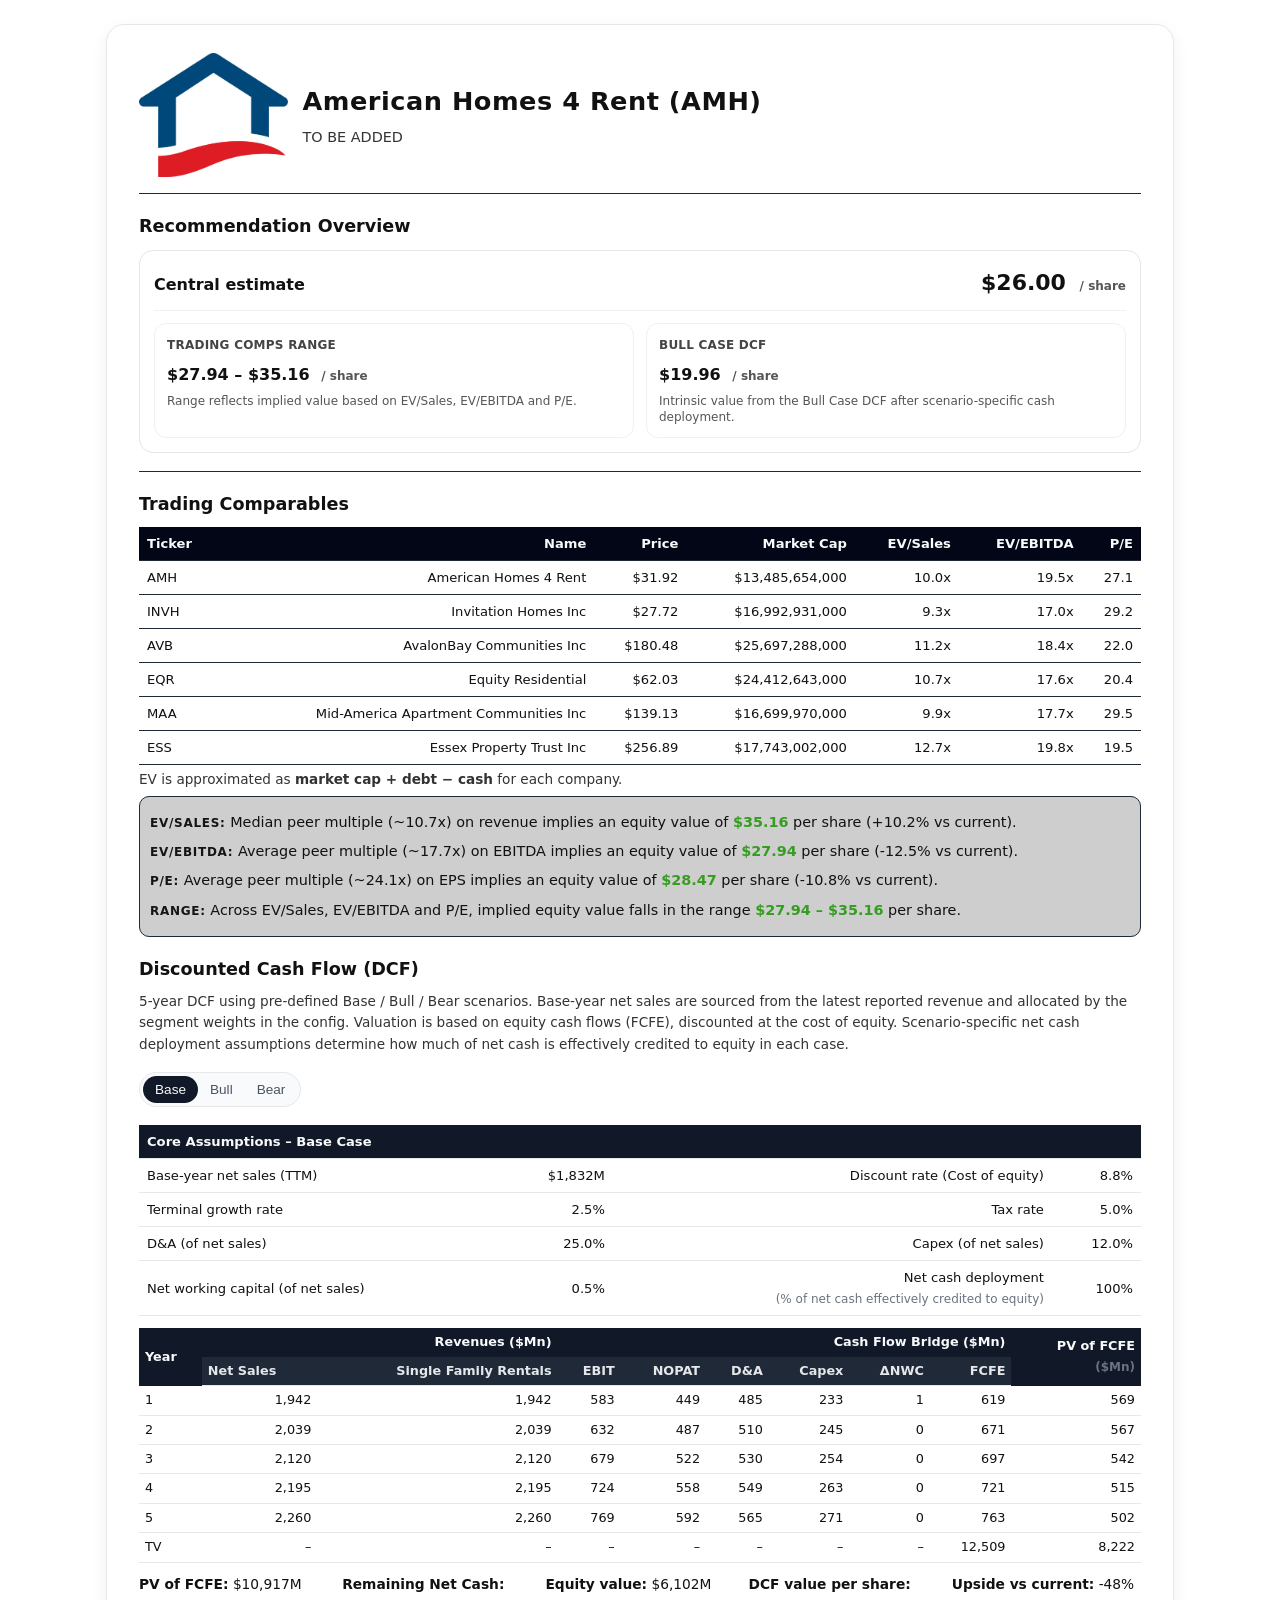
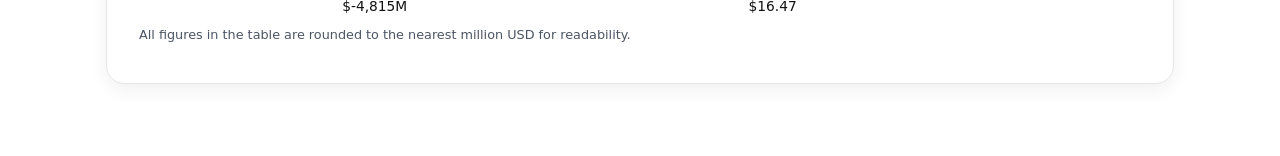
==== theses/amh.html @ eedc683f "Add files via upload" ====
<!DOCTYPE html>
<html lang="en">

<head>
  <meta charset="UTF-8" />
  <title>American Homes 4 Rent (AMH) – Equity Research Note</title>
  <meta name="viewport" content="width=device-width, initial-scale=1" />
  <link rel="stylesheet" href="../theses/thesis.css" />
</head>

<body>
  <main class="page">
    <section class="card">
      <header class="company-header">
        <div class="title-row">
          <div class="brand">
            <img class="company-logo" src="../images/amh-logo.png" alt="AMH logo" loading="eager"
              decoding="async" />
            <div class="brand-text">
              <h1>American Homes 4 Rent (AMH)</h1>
                <div class="tagline">
                    TO BE ADDED
              </div>
            </div>
          </div>
        </div>
      </header>

      <section class="valuation-overview" style="margin-top: 12px;">
        <h2>Recommendation Overview</h2>

        <div class="rec-box">
          <div class="rec-box__top">
            <div class="rec-box__label">Central estimate</div>
            <div class="rec-box__value">
              <span id="val-blend">–</span>
              <span class="per-share">/ share</span>
            </div>
          </div>

          <div class="rec-box__grid">
            <div class="rec-box__item">
              <div class="rec-box__kicker">Trading comps range</div>
              <div class="rec-box__number">
                <span id="val-comp-range">–</span>
                <span class="per-share">/ share</span>
              </div>
              <div class="rec-box__note">
                Range reflects implied value based on EV/Sales, EV/EBITDA and P/E.
              </div>
            </div>

            <div class="rec-box__item">
              <div class="rec-box__kicker">Bull Case DCF</div>
              <div class="rec-box__number">
                <span id="val-dcf">–</span>
                <span class="per-share">/ share</span>
              </div>
              <div class="rec-box__note">
                Intrinsic value from the Bull Case DCF after scenario-specific cash deployment.
              </div>
            </div>
          </div>
        </div>
      </section>

      <!-- Narrative sections (profile, thesis, etc.) -->

      <div class="section-divider"></div>

      <!-- Trading comps -->
      <section style="margin-top: 14px;">
        <h2>Trading Comparables</h2>

        <table id="comps-table">
          <thead>
            <tr>
              <th>Ticker</th>
              <th>Name</th>
              <th>Price</th>
              <th>Market Cap</th>
              <th>EV/Sales</th>
              <th>EV/EBITDA</th>
              <th>P/E</th>
            </tr>
          </thead>
          <tbody>
            <!-- Filled by JS -->
          </tbody>
        </table>

        <p class="section-note">
          EV is approximated as <strong>market cap + debt − cash</strong> for each company.
        </p>

        <div id="implied-valuation" class="metric-block">
          <!-- Filled by JS: EV/Sales, EV/EBITDA, P/E implied prices & range -->
        </div>
      </section>

      <!-- DCF -->
      <section id="dcf" class="dcf-section">
        <h2>Discounted Cash Flow (DCF)</h2>
        <p class="section-note">
          5-year DCF using pre-defined Base / Bull / Bear scenarios. Base-year net sales
          are sourced from the latest reported revenue and allocated by the segment weights in the config.
          Valuation is based on equity cash flows (FCFE), discounted at the cost of equity.
          Scenario-specific net cash deployment assumptions determine how much of net cash
          is effectively credited to equity in each case.
        </p>


        <!-- Case tabs -->
        <div class="dcf-case-tabs" aria-label="DCF cases">
          <button type="button" class="dcf-case-tab active" data-dcf-case="base">Base</button>
          <button type="button" class="dcf-case-tab" data-dcf-case="bull">Bull</button>
          <button type="button" class="dcf-case-tab" data-dcf-case="bear">Bear</button>
        </div>

        <!-- Core assumptions (full width) -->
        <div class="dcf-core-assumptions">
          <table class="dcf-table">
            <thead>
              <tr>
                <th colspan="4">
                  Core Assumptions – <span id="dcf-case-label">Base</span> Case
                </th>
              </tr>
            </thead>
            <tbody>
              <tr>
                <td>Base-year net sales (TTM)</td>
                <td id="dcf-base-sales"></td>
                <td>Discount rate (Cost of equity)</td>
                <td id="dcf-assump-discount"></td>
              </tr>
              <tr>
                <td>Terminal growth rate</td>
                <td id="dcf-assump-tv"></td>
                <td>Tax rate</td>
                <td id="dcf-assump-tax"></td>
              </tr>
              <tr>
                <td>D&amp;A (of net sales)</td>
                <td id="dcf-assump-da"></td>
                <td>Capex (of net sales)</td>
                <td id="dcf-assump-capex"></td>
              </tr>
              <tr>
                <td>Net working capital (of net sales)</td>
                <td id="dcf-assump-nwc"></td>
                <td>Net cash deployment<br><span class="dcf-sub">(% of net cash effectively credited to equity)</span>
                </td>
                <td id="dcf-assump-netcash"></td>
              </tr>
            </tbody>

          </table>
        </div>

        <!-- DCF output (wide, more detailed) -->
        <div class="dcf-output-wide">
          <table class="dcf-results-table-wide">
            <thead id="dcf-results-head"></thead>
            <tbody id="dcf-results-rows">
              <!-- filled by JS -->
            </tbody>
          </table>

          <div class="dcf-summary">
            <div><strong>PV of FCFE:</strong> <span id="dcf-ev"></span></div>
            <div><strong>Remaining Net Cash:</strong> <span id="dcf-netcash"></span></div>
            <div><strong>Equity value:</strong> <span id="dcf-equity"></span></div>
            <div><strong>DCF value per share:</strong> <span id="dcf-price"></span></div>
            <div><strong>Upside vs current:</strong> <span id="dcf-upside"></span></div>
          </div>
        </div>

        <p class="dcf-note">
          All figures in the table are rounded to the nearest million USD for readability.
        </p>

      </section>
    </section>
  </main>



  <script>
    // ✅ Only thing you ever change in the HTML file
    const DEFAULT_TICKER = "AMH";

    // Optional: override via URL like: gme.html?t=BBW  (no code edits needed)
    const PAGE_TICKER =
      (new URLSearchParams(location.search).get("t") || DEFAULT_TICKER).toUpperCase();

    // Make available everywhere
    window.PAGE_TICKER = PAGE_TICKER;

    // Optional: auto-update title/header from fundamentals.json if available
    async function hydrateCompanyHeader() {
      try {
        const fAll = await loadJson("../fundamentals.json");
        const f = fAll?.[PAGE_TICKER] || fAll?.[PAGE_TICKER.toUpperCase()] || {};
        const name = f?.name || f?.companyName || f?.Name || null;
        const exchange = f?.exchange || f?.Exchange || "NYSE";

        const title = name ? `${name} (${PAGE_TICKER})` : PAGE_TICKER;

        const h1 = document.getElementById("company-name");
        if (h1) h1.textContent = title;

        const pill = document.getElementById("company-exchange-ticker");
        if (pill) pill.textContent = `${exchange}: ${PAGE_TICKER}`;

        document.title = `${title} – Equity Research Note`;
      } catch (_) {
        // keep existing static text if fundamentals.json missing fields
      }
    }

    document.addEventListener("DOMContentLoaded", hydrateCompanyHeader);
  </script>


  <!-- COMPS + IMPLIED VALUATION SCRIPT -->
  <script>
    async function loadJson(url) {
      const res = await fetch(url, { cache: "no-cache" });
      if (!res.ok) {
        throw new Error("Failed to load " + url + ": " + res.status);
      }
      return res.json();
    }

    function formatMoney0(x) {
      if (x == null || isNaN(x)) return "–";
      return (
        "$" +
        Number(x).toLocaleString("en-US", {
          maximumFractionDigits: 0,
          minimumFractionDigits: 0
        })
      );
    }

    function formatMoney2(x) {
      if (x == null || isNaN(x)) return "–";
      return (
        "$" +
        Number(x).toLocaleString("en-US", {
          minimumFractionDigits: 2,
          maximumFractionDigits: 2
        })
      );
    }

    function latestPriceFromHistory(history, symbol) {
      const series = history.symbols && history.symbols[symbol];
      if (!Array.isArray(series) || !series.length) return null;
      const last = series[series.length - 1];
      if (!last || typeof last.priceCents !== "number") return null;
      return last.priceCents / 100;
    }

    function avgAndMedian(values) {
      if (!Array.isArray(values) || values.length === 0) return null;
      const avg = values.reduce((acc, x) => acc + x, 0) / values.length;
      const sorted = [...values].sort((a, b) => a - b);
      const mid = Math.floor(sorted.length / 2);
      const median =
        sorted.length % 2 === 1
          ? sorted[mid]
          : (sorted[mid - 1] + sorted[mid]) / 2;
      return { avg, median };
    }

    function detectOutlierSymbols(pairs) {
      const vals = pairs
        .map((p) => p.value)
        .filter((v) => Number.isFinite(v));
      if (vals.length < 4) return new Set();

      const sorted = [...vals].sort((a, b) => a - b);
      const n = sorted.length;

      const q1 = sorted[Math.floor((n - 1) * 0.25)];
      const q3 = sorted[Math.floor((n - 1) * 0.75)];
      const iqr = q3 - q1;
      const lower = q1 - 1.5 * iqr;
      const upper = q3 + 1.5 * iqr;

      const out = new Set();
      for (const { sym, value } of pairs) {
        if (!Number.isFinite(value)) continue;
        if (value < lower || value > upper) {
          out.add(sym);
        }
      }
      return out;
    }

    function pickImplied(impliedAvg, impliedMed, spot, stats) {
      if (!stats) return null;
      const diffAvg = Math.abs(impliedAvg - spot);
      const diffMed = Math.abs(impliedMed - spot);
      const useAvg = diffAvg <= diffMed;
      const label = useAvg ? "Average" : "Median";
      const multiple = useAvg ? stats.avg : stats.median;
      const value = useAvg ? impliedAvg : impliedMed;
      return { label, multiple, value };
    }

    async function renderComps() {
      const ROOT = (window.PAGE_TICKER || "GME").toUpperCase();

      const tableBody = document.querySelector("#comps-table tbody");
      const impliedDiv = document.querySelector("#implied-valuation");
      if (!tableBody || !impliedDiv) return;

      tableBody.innerHTML = "";
      impliedDiv.innerHTML = "Loading…";

      // Load fundamentals + price history
      const [fundamentals, history] = await Promise.all([
        loadJson("../fundamentals.json"),
        loadJson("../prices_history.json"),
      ]);

      // Load comps_config.json to define the universe
      let compsConfig = null;
      try {
        compsConfig = await loadJson("../comps_config.json");
      } catch (err) {
        console.warn("Could not load comps_config.json; falling back to ROOT only.", err);
      }

      // Try to load thesis_targets.json for SSoT on the range (compsLow/compsHigh)
      let thesisTargets = null;
      try {
        thesisTargets = await loadJson("../thesis_targets.json");
      } catch (err) {
        console.warn("Could not load thesis_targets.json; using JS-only comps range.", err);
      }
      const thesisRow = thesisTargets && (thesisTargets[ROOT] || thesisTargets[ROOT.toUpperCase()]);

      // Define comps universe (including ROOT), de-duped
      let comps = (compsConfig && compsConfig[ROOT]) || [ROOT];
      if (!Array.isArray(comps)) comps = [ROOT];
      comps = comps
        .map((s) => (s == null ? "" : String(s).trim().toUpperCase()))
        .filter(Boolean);

      if (!comps.includes(ROOT)) comps.unshift(ROOT);

      // de-dupe while preserving order
      const seen = new Set();
      comps = comps.filter((x) => (seen.has(x) ? false : (seen.add(x), true)));

      // Build raw data for comps
      const compsData = comps.map((sym) => {
        const f = fundamentals[sym] || {};
        const price = latestPriceFromHistory(history, sym);
        const name = f.name || sym;
        const mktCap = f.marketCap || 0;
        const rev = f.revenueTtm || 0;
        const ebitda = f.ebitdaTtm || 0;
        const pe = f.pe || 0;
        const cash = f.cash || 0;
        const debt = f.totalDebt || f.debt || 0;

        const evRaw = mktCap + debt - cash; // EV ≈ equity + net debt

        const evSales =
          evRaw > 0 && rev > 0 ? evRaw / rev : NaN;
        const evEbitda =
          evRaw > 0 && ebitda > 0 ? evRaw / ebitda : NaN;

        return {
          sym,
          name,
          price,
          mktCap,
          evSales,
          evEbitda,
          pe,
          cash,
          debt,
          evRaw,
          rev,
          ebitda,
        };
      });

      // Outlier detection per metric (exclude ROOT itself when determining peers)
      const evSalesPairs = compsData
        .filter((d) => d.sym !== ROOT && Number.isFinite(d.evSales))
        .map((d) => ({ sym: d.sym, value: d.evSales }));

      const evEbitdaPairs = compsData
        .filter((d) => d.sym !== ROOT && Number.isFinite(d.evEbitda))
        .map((d) => ({ sym: d.sym, value: d.evEbitda }));

      const pePairs = compsData
        .filter((d) => d.sym !== ROOT && d.pe > 0)
        .map((d) => ({ sym: d.sym, value: d.pe }));

      const outliersEvSales = detectOutlierSymbols(evSalesPairs);
      const outliersEvEbitda = detectOutlierSymbols(evEbitdaPairs);
      const outliersPe = detectOutlierSymbols(pePairs);

      // Render table rows
      compsData.forEach((d) => {
        const tr = document.createElement("tr");

        const evSalesStr = Number.isFinite(d.evSales)
          ? d.evSales.toFixed(1) + "x"
          : "–";
        const evEbitdaStr = Number.isFinite(d.evEbitda)
          ? d.evEbitda.toFixed(1) + "x"
          : "–";
        const peStr = d.pe > 0 ? d.pe.toFixed(1) : "–";

        const evSalesCell = outliersEvSales.has(d.sym)
          ? `<span class="outlier">${evSalesStr}</span>`
          : evSalesStr;
        const evEbitdaCell = outliersEvEbitda.has(d.sym)
          ? `<span class="outlier">${evEbitdaStr}</span>`
          : evEbitdaStr;
        const peCell = outliersPe.has(d.sym)
          ? `<span class="outlier">${peStr}</span>`
          : peStr;

        tr.innerHTML = `
          <td>${d.sym}</td>
          <td>${d.name}</td>
          <td>${d.price != null ? formatMoney2(d.price) : "–"}</td>
          <td>${d.mktCap ? formatMoney0(d.mktCap) : "–"}</td>
          <td>${evSalesCell}</td>
          <td>${evEbitdaCell}</td>
          <td>${peCell}</td>
        `;
        tableBody.appendChild(tr);
      });

      // ---------- Implied valuations (for narrative) ----------

      const rootData = compsData.find((d) => d.sym === ROOT) || {};
      const priceRoot = rootData.price;
      const mktCapRoot = rootData.mktCap || 0;
      const fRoot = fundamentals[ROOT] || {};
      const revRoot = fRoot.revenueTtm || 0;
      const ebitdaRoot = fRoot.ebitdaTtm || 0;
      const peRoot = fRoot.pe || 0;
      const cashRoot = fRoot.cash || 0;
      const debtRoot = fRoot.totalDebt || fRoot.debt || 0;

      if (!(priceRoot != null && mktCapRoot > 0)) {
        impliedDiv.textContent =
          "Implied valuations not available (missing current price or market cap).";
        return;
      }

      const sharesRoot = mktCapRoot / priceRoot;
      const netCash = cashRoot - debtRoot;
      const netCashPerShare = sharesRoot > 0 ? netCash / sharesRoot : 0;
      const cashPerShare = sharesRoot > 0 ? cashRoot / sharesRoot : 0;

      const lines = [];
      const impliedPricesAll = [];

      // --- EV/Sales based valuation ---
      const peerEvSalesVals = compsData
        .filter(
          (d) =>
            d.sym !== ROOT &&
            Number.isFinite(d.evSales) &&
            !outliersEvSales.has(d.sym)
        )
        .map((d) => d.evSales);

      if (revRoot > 0 && sharesRoot > 0 && peerEvSalesVals.length) {
        const stats = avgAndMedian(peerEvSalesVals);

        const revenuePerShare = revRoot / sharesRoot;
        const impliedAvgEvPerShare = stats.avg * revenuePerShare;
        const impliedMedEvPerShare = stats.median * revenuePerShare;

        // Current EV/share = equity/share + net debt/share
        const currentEvPerShare = priceRoot - netCashPerShare;

        const pick = pickImplied(
          impliedAvgEvPerShare,
          impliedMedEvPerShare,
          currentEvPerShare,
          stats
        );

        if (pick) {
          // Convert EV to equity price per share by adding net cash per share
          const equityPrice = pick.value + netCashPerShare;
          const diffPct = (equityPrice / priceRoot - 1) * 100;

          impliedPricesAll.push(equityPrice);

          lines.push(
            `<p><span class="metric-label">EV/Sales:</span> ${pick.label} peer ` +
            `multiple (~${pick.multiple.toFixed(
              1
            )}x) on revenue implies an equity value of ` +
            `<span class="highlight">${formatMoney2(
              equityPrice
            )}</span> per share ` +
            `(${diffPct >= 0 ? "+" : ""}${diffPct.toFixed(
              1
            )}% vs current).</p>`
          );
        }
      } else {
        lines.push(
          `<p><span class="metric-label">EV/Sales:</span> Implied value not available ` +
          `(missing revenue or usable peer EV/Sales).</p>`
        );
      }

      // --- EV/EBITDA based valuation ---
      const peerEvEbitdaVals = compsData
        .filter(
          (d) =>
            d.sym !== ROOT &&
            Number.isFinite(d.evEbitda) &&
            !outliersEvEbitda.has(d.sym)
        )
        .map((d) => d.evEbitda);

      if (ebitdaRoot > 0 && sharesRoot > 0 && peerEvEbitdaVals.length) {
        const stats = avgAndMedian(peerEvEbitdaVals);

        const ebitdaPerShare = ebitdaRoot / sharesRoot;
        const impliedAvgEvPerShare = stats.avg * ebitdaPerShare;
        const impliedMedEvPerShare = stats.median * ebitdaPerShare;

        const currentEvPerShare = priceRoot - netCashPerShare;

        const pick = pickImplied(
          impliedAvgEvPerShare,
          impliedMedEvPerShare,
          currentEvPerShare,
          stats
        );

        if (pick) {
          const equityPrice = pick.value + netCashPerShare;
          const diffPct = (equityPrice / priceRoot - 1) * 100;

          impliedPricesAll.push(equityPrice);

          lines.push(
            `<p><span class="metric-label">EV/EBITDA:</span> ${pick.label} peer ` +
            `multiple (~${pick.multiple.toFixed(
              1
            )}x) on EBITDA implies an equity value of ` +
            `<span class="highlight">${formatMoney2(
              equityPrice
            )}</span> per share ` +
            `(${diffPct >= 0 ? "+" : ""}${diffPct.toFixed(
              1
            )}% vs current).</p>`
          );
        }
      } else {
        lines.push(
          `<p><span class="metric-label">EV/EBITDA:</span> Implied value not available ` +
          `(missing EBITDA or usable peer EV/EBITDA).</p>`
        );
      }

      // --- P/E based valuation ---
      const peerPeVals = compsData
        .filter(
          (d) => d.sym !== ROOT && d.pe > 0 && !outliersPe.has(d.sym)
        )
        .map((d) => d.pe);

      if (peRoot > 0 && peerPeVals.length) {
        const stats = avgAndMedian(peerPeVals);

        // Very rough EPS estimate from current price and ROOT's own P/E
        const epsRoot = priceRoot / peRoot;

        const impliedAvgPrice = stats.avg * epsRoot;
        const impliedMedPrice = stats.median * epsRoot;

        const pick = pickImplied(
          impliedAvgPrice,
          impliedMedPrice,
          priceRoot,
          stats
        );

        if (pick) {
          const equityPrice = pick.value; // P/E already equity-based
          const diffPct = (equityPrice / priceRoot - 1) * 100;

          impliedPricesAll.push(equityPrice);

          lines.push(
            `<p><span class="metric-label">P/E:</span> ${pick.label} peer ` +
            `multiple (~${pick.multiple.toFixed(
              1
            )}x) on EPS implies an equity value of ` +
            `<span class="highlight">${formatMoney2(
              equityPrice
            )}</span> per share ` +
            `(${diffPct >= 0 ? "+" : ""}${diffPct.toFixed(
              1
            )}% vs current).</p>`
          );
        }
      } else {
        lines.push(
          `<p><span class="metric-label">P/E:</span> Implied value not available ` +
          `(missing P/E or usable peer P/E multiples).</p>`
        );
      }

      // --- Final range (multiples-based), using thesis_targets if available ---

      let jsLow = null;
      let jsHigh = null;
      if (impliedPricesAll.length) {
        jsLow = Math.min(...impliedPricesAll);
        jsHigh = Math.max(...impliedPricesAll);
      }

      let rangeLow = null;
      let rangeHigh = null;

      // Prefer Python-computed values from thesis_targets.json
      if (
        thesisRow &&
        typeof thesisRow.compsLow === "number" &&
        typeof thesisRow.compsHigh === "number" &&
        isFinite(thesisRow.compsLow) &&
        isFinite(thesisRow.compsHigh)
      ) {
        rangeLow = thesisRow.compsLow;
        rangeHigh = thesisRow.compsHigh;
      } else if (
        jsLow != null &&
        jsHigh != null &&
        isFinite(jsLow) &&
        isFinite(jsHigh)
      ) {
        // Fallback to local JS-computed range if thesis_targets not available
        rangeLow = jsLow;
        rangeHigh = jsHigh;
      }

      if (rangeLow != null && rangeHigh != null) {
        // Store into global so the header overview can use the same numbers
        window.__compRange = {
          low: rangeLow,
          high: rangeHigh,
          netCashPerShare,
          cashPerShare,
          spot: priceRoot
        };
        window.__gmeCompRange = window.__compRange;

        if (typeof updateValuationOverview === "function") {
          updateValuationOverview();
        }

        lines.push(
          `<p><span class="metric-label">Range:</span> ` +
          `Across EV/Sales, EV/EBITDA and P/E, implied equity value ` +
          `falls in the range <span class="highlight">${formatMoney2(
            rangeLow
          )} – ${formatMoney2(
            rangeHigh
          )}</span> per share.`
        );
      } else {
        lines.push(
          `<p><span class="metric-label">Range (multiples-based):</span> ` +
          `No usable implied prices could be computed from the current ` +
          `peer set and fundamentals snapshot.</p>`
        );
      }

      impliedDiv.innerHTML = lines.join("");
    }


    document.addEventListener("DOMContentLoaded", () => {
      renderComps().catch((err) => {
        console.error(err);
        const impliedDiv = document.querySelector("#implied-valuation");
        if (impliedDiv) {
          impliedDiv.textContent =
            "Error loading comps / implied valuation data (see console).";
        }
      });
    });
  </script>

  <script>
    // ---------- DCF (FCFE-driven; sourced from JSON outputs) ----------

    const DCF_TICKER = (window.PAGE_TICKER || "GME").toUpperCase();

    let DCF_SEG_WEIGHTS = {
      collectibles: 0.19,
      hardware: 0.55,
      software: 0.26
    };

    let DCF_CASES = {};
    let DCF_ACTIVE_CASE = "base";

    let __thesisTargets = null;
    let __dcfConfig = null;
    let __fundamentals = null;
    let __dcfDetails = null; // optional: year-by-year rows (see note at bottom)

    function dcfHasNumber(x) {
      return typeof x === "number" && isFinite(x);
    }

    function dcfFmtMillionsNoDec(x) {
      if (!dcfHasNumber(x)) return "–";
      return x.toLocaleString("en-US", { maximumFractionDigits: 0 });
    }

    function dcfFmtMillionsLabel(x) {
      if (!dcfHasNumber(x)) return "–";
      return "$" + dcfFmtMillionsNoDec(x) + "M";
    }

    function dcfFmtPercent(x, digits = 1) {
      if (!dcfHasNumber(x)) return "–";
      return x.toFixed(digits) + "%";
    }

    function dcfGetCaseConfig(tickerCfg, caseKey) {
      const cases = tickerCfg && (tickerCfg.cases || tickerCfg.DCF_CASES || tickerCfg.dcfCases);
      if (cases && typeof cases === "object") return cases[caseKey] || null;
      // allow flat structure fallback
      return (tickerCfg && tickerCfg[caseKey]) || null;
    }

    function dcfSched(arr, idx, fallback = 0) {
      if (!Array.isArray(arr) || arr.length === 0) return fallback;
      if (idx < arr.length) return arr[idx];
      return arr[arr.length - 1];
    }

    async function tryLoadJson(url) {
      try {
        return await loadJson(url);
      } catch (e) {
        return null;
      }
    }

    async function loadThesisTargetsOnce() {
      if (__thesisTargets) return __thesisTargets;
      __thesisTargets = await loadJson("../thesis_targets.json");
      return __thesisTargets;
    }

    function getThesisRow() {
      return (__thesisTargets && (__thesisTargets[DCF_TICKER] || __thesisTargets[DCF_TICKER.toUpperCase()])) || null;
    }

    function getSpotFromAnywhere() {
      const row = getThesisRow();
      if (row && dcfHasNumber(row.spot)) return row.spot;
      if (window.__compRange && dcfHasNumber(window.__compRange.spot)) return window.__compRange.spot;
      if (window.__gmeCompRange && dcfHasNumber(window.__gmeCompRange.spot)) return window.__gmeCompRange.spot;
      return null;
    }

    function getDcfPriceForCase(caseKey) {
      const row = getThesisRow();
      if (!row) return null;

      if (caseKey === "base" && dcfHasNumber(row.dcfBase)) return row.dcfBase;
      if (caseKey === "bull" && dcfHasNumber(row.dcfBull)) return row.dcfBull;
      if (caseKey === "bear" && dcfHasNumber(row.dcfBear)) return row.dcfBear;

      // optional alt keys (if you ever rename)
      const alt = row.dcf && row.dcf[caseKey];
      if (dcfHasNumber(alt)) return alt;

      return null;
    }

    function getDetailsForCase(caseKey) {
      // optional structure:
      // { "GME": { "base": { "discountRatePct": 12.3, "rows": [...] }, "bull": {...} } }
      const t = (__dcfDetails && (__dcfDetails[DCF_TICKER] || __dcfDetails[DCF_TICKER.toUpperCase()])) || null;
      if (!t) return null;
      if (t.cases && t.cases[caseKey]) return t.cases[caseKey];
      return t[caseKey] || null;
    }

    function updateValuationOverview() {
      const compEl = document.getElementById("val-comp-range");
      const dcfEl = document.getElementById("val-dcf");
      const blendEl = document.getElementById("val-blend");
      const centralLabel = document.getElementById("central-estimate-inline");

      // comps range comes from the comps script (already using thesis_targets.json)
      const cr = window.__compRange || window.__gmeCompRange;
      if (compEl && cr) {
        const low = cr.low;
        const high = cr.high;
        if (dcfHasNumber(low) && dcfHasNumber(high)) {
          compEl.textContent = `${formatMoney2(low)} – ${formatMoney2(high)}`;
        }
      }

      const row = getThesisRow();
      if (!row) return;

      // DCF shown in the header = Bull DCF (single number)
      if (dcfEl && dcfHasNumber(row.dcfBull)) {
        dcfEl.textContent = formatMoney2(row.dcfBull);
        window.__dcfBull = row.dcfBull;
        window.__gmeDcfBull = row.dcfBull;
      }

      // Central estimate = whatever Python computed (already rounded)
      if (blendEl && dcfHasNumber(row.centralEstimate)) {
        blendEl.textContent = formatMoney2(row.centralEstimate);
      }

      if (centralLabel && dcfHasNumber(row.centralEstimate)) {
        centralLabel.textContent = formatMoney2(row.centralEstimate);
      }
    }

    function prettySegName(key) {
      return String(key)
        .replace(/[_\-]+/g, " ")
        .replace(/([a-z])([A-Z])/g, "$1 $2")
        .replace(/\b\w/g, (c) => c.toUpperCase());
    }

    function slug(s) {
      return String(s).toLowerCase().replace(/[^a-z0-9]+/g, "");
    }

    function getSegmentsForCase(caseKey) {
      const caseCfg = DCF_CASES[caseKey] || {};

      // Prefer growthSchedule keys
      const gs = caseCfg.growthSchedule;
      if (gs && typeof gs === "object" && !Array.isArray(gs)) {
        return Object.keys(gs).slice(0, 3);
      }

      // Fallback: segmentWeights keys
      if (DCF_SEG_WEIGHTS && typeof DCF_SEG_WEIGHTS === "object") {
        const keys = Object.keys(DCF_SEG_WEIGHTS).filter((k) => dcfHasNumber(DCF_SEG_WEIGHTS[k]));
        if (keys.length) return keys.slice(0, 3);
      }

      // Fallback: details rows segments object
      const det = getDetailsForCase(caseKey);
      const rows = det && (det.rows || det.years);
      if (Array.isArray(rows) && rows.length && rows[0] && rows[0].segments) {
        return Object.keys(rows[0].segments).slice(0, 3);
      }

      return [];
    }

    function getSegmentWeight(segKey, segs) {
      if (DCF_SEG_WEIGHTS && typeof DCF_SEG_WEIGHTS === "object") {
        if (dcfHasNumber(DCF_SEG_WEIGHTS[segKey])) return DCF_SEG_WEIGHTS[segKey];

        const target = slug(segKey);
        for (const [k, v] of Object.entries(DCF_SEG_WEIGHTS)) {
          if (slug(k) === target && dcfHasNumber(v)) return v;
        }
      }
      // fallback: equal weight if weights missing
      if (Array.isArray(segs) && segs.length) return 1 / segs.length;
      return null;
    }

    function getSegmentValue(r, segKey, totalSalesMn, segs) {
      const target = slug(segKey);

      // 1) Check common object holders first (supports both object and array forms)
      const holders = [
        "segments",
        "segmentSalesMn",
        "segmentRevenuesMn",
        "revenueBySegmentMn",
        "salesBySegmentMn",
        "segmentSales",
        "segmentRevenues",
        "revenueBySegment",
        "salesBySegment",
      ];

      for (const h of holders) {
        const obj = r && r[h];
        if (!obj) continue;

        // array form: assume same ordering as segs
        if (Array.isArray(obj) && Array.isArray(segs)) {
          const idx = segs.indexOf(segKey);
          if (idx >= 0 && dcfHasNumber(obj[idx])) return obj[idx];
        }

        // object form: direct key or slug-match
        if (obj && typeof obj === "object" && !Array.isArray(obj)) {
          if (dcfHasNumber(obj[segKey])) return obj[segKey];
          for (const [k, v] of Object.entries(obj)) {
            if (slug(k) === target && dcfHasNumber(v)) return v;
          }
        }
      }

      // 2) Legacy flat fields (e.g., collectiblesMn)
      const mnKey = segKey + "Mn";
      if (r && dcfHasNumber(r[mnKey])) return r[mnKey];
      if (r && dcfHasNumber(r[segKey])) return r[segKey];

      // 3) Last resort: derive from total sales using weights
      if (dcfHasNumber(totalSalesMn)) {
        const w = getSegmentWeight(segKey, segs);
        if (dcfHasNumber(w)) return totalSalesMn * w;
      }

      return null;
    }


    function renderWideDcfHeader(caseKey) {
      const thead = document.getElementById("dcf-results-head");
      if (!thead) return;

      const segs = getSegmentsForCase(caseKey);
      const revColspan = 1 + segs.length;

      thead.innerHTML = `
        <tr>
          <th rowspan="2">Year</th>
          <th colspan="${revColspan}">Revenues ($Mn)</th>
          <th colspan="6">Cash Flow Bridge ($Mn)</th>
          <th rowspan="2">PV of FCFE<br><span class="dcf-sub">($Mn)</span></th>
        </tr>
        <tr>
          <th>Net Sales</th>
          ${segs.map(s => `<th>${prettySegName(s)}</th>`).join("")}
          <th>EBIT</th>
          <th>NOPAT</th>
          <th>D&amp;A</th>
          <th>Capex</th>
          <th>ΔNWC</th>
          <th>FCFE</th>
        </tr>
      `;
    }

    function dcfRenderAssumptions(caseKey) {
      const caseCfg = (DCF_CASES && DCF_CASES[caseKey]) || {};

      const setText = (id, value) => {
        const el = document.getElementById(id);
        if (el) el.textContent = value;
      };

      const hasNum = (x) => typeof x === "number" && isFinite(x);

      const fmtMillionsLabel = (mn) => {
        if (!hasNum(mn)) return "–";
        return "$" + mn.toLocaleString("en-US", { maximumFractionDigits: 0 }) + "M";
      };

      const fmtPct = (x, d = 1) => (hasNum(x) ? x.toFixed(d) + "%" : "–");

      // Label
      setText("dcf-case-label", caseCfg.label || (caseKey[0].toUpperCase() + caseKey.slice(1)));

      // ---------- Base-year net sales (TTM) ----------
      // Support both shapes:
      //   fundamentals["GME"]
      //   fundamentals.symbols["GME"]
      const f =
        (__fundamentals && (__fundamentals[DCF_TICKER] || __fundamentals[DCF_TICKER.toUpperCase()])) ||
        (__fundamentals &&
          __fundamentals.symbols &&
          (__fundamentals.symbols[DCF_TICKER] || __fundamentals.symbols[DCF_TICKER.toUpperCase()])) ||
        {};

      // Support common keys
      const revenueTtm =
        (hasNum(f.revenueTtm) && f.revenueTtm) ||
        (hasNum(f.revenueTTM) && f.revenueTTM) ||
        (hasNum(f.revenue) && f.revenue) ||
        null;

      const sales0Mn = hasNum(revenueTtm) ? revenueTtm / 1_000_000.0 : null;
      setText("dcf-base-sales", hasNum(sales0Mn) ? fmtMillionsLabel(sales0Mn) : "–");

      // ---------- Discount rate (Cost of equity) ----------
      // Prefer dcf_details.json (generated by Python), fallback to "–"
      const det = getDetailsForCase ? getDetailsForCase(caseKey) : null;
      const kePct =
        (det && (det.costOfEquityPct ?? det.kePct ?? det.discountRatePct ?? det.discountRate)) ??
        null;

      setText("dcf-assump-discount", hasNum(kePct) ? fmtPct(kePct, 1) : "–");

      // Terminal growth
      setText("dcf-assump-tv", hasNum(caseCfg.terminalGrowth) ? fmtPct(caseCfg.terminalGrowth, 1) : "–");

      // Rest of core assumptions
      setText("dcf-assump-tax", hasNum(caseCfg.taxRate) ? fmtPct(caseCfg.taxRate, 1) : "–");
      setText("dcf-assump-da", hasNum(caseCfg.daPct) ? fmtPct(caseCfg.daPct, 1) : "–");
      setText("dcf-assump-capex", hasNum(caseCfg.capexPct) ? fmtPct(caseCfg.capexPct, 1) : "–");
      setText("dcf-assump-nwc", hasNum(caseCfg.nwcPct) ? fmtPct(caseCfg.nwcPct, 1) : "–");

      const m = caseCfg.netCashMultiplier;
      setText("dcf-assump-netcash", hasNum(m) ? Math.round(m * 100) + "%" : "–");
    }

    function dcfRenderRows(caseKey) {
      const tbody = document.getElementById("dcf-results-rows");
      if (!tbody) return;

      // Build the header for this case
      renderWideDcfHeader(caseKey);

      const details = getDetailsForCase(caseKey);
      const rows = details && (details.rows || details.years);
      const segs = getSegmentsForCase(caseKey);

      const totalCols = 1 + (1 + segs.length) + 6 + 1;

      if (!Array.isArray(rows) || rows.length === 0) {
        tbody.innerHTML =
          `<tr><td colspan="${totalCols}">DCF detail rows are not available. Generate an optional <code>dcf_details.json</code> in your pipeline if you want the year-by-year table populated.</td></tr>`;
        return;
      }

      const html = rows
        .map((r) => {
          const year = r.year ?? r.label ?? "–";

          const sales = r.salesMn ?? r.sales ?? r.netSalesMn;

          const ebit = r.ebitMn ?? r.ebit;
          const nopat = r.nopatMn ?? r.nopat;
          const da = r.daMn ?? r.da;
          const capex = r.capexMn ?? r.capex;
          const dnwc = r.deltaNwcMn ?? r.deltaNwc;
          const fcfe = r.fcfeMn ?? r.fcfe ?? r.fcfMn ?? r.fcf;
          const pv = r.pvMn ?? r.pv;

          const segCells = segs.map((segKey) => {
          const v = getSegmentValue(r, segKey, sales, segs);
          return `<td>${dcfHasNumber(v) ? dcfFmtMillionsNoDec(v) : "–"}</td>`;
          }).join("");


          const isTv = String(year).toUpperCase() === "TV";
          return `
          <tr class="${isTv ? "terminal-row" : ""}">
            <td>${year}</td>
            <td>${dcfHasNumber(sales) ? dcfFmtMillionsNoDec(sales) : "–"}</td>
            ${segCells}
            <td>${dcfHasNumber(ebit) ? dcfFmtMillionsNoDec(ebit) : "–"}</td>
            <td>${dcfHasNumber(nopat) ? dcfFmtMillionsNoDec(nopat) : "–"}</td>
            <td>${dcfHasNumber(da) ? dcfFmtMillionsNoDec(da) : "–"}</td>
            <td>${dcfHasNumber(capex) ? dcfFmtMillionsNoDec(capex) : "–"}</td>
            <td>${dcfHasNumber(dnwc) ? dcfFmtMillionsNoDec(dnwc) : "–"}</td>
            <td>${dcfHasNumber(fcfe) ? dcfFmtMillionsNoDec(fcfe) : "–"}</td>
            <td>${dcfHasNumber(pv) ? dcfFmtMillionsNoDec(pv) : "–"}</td>
          </tr>
        `;
        })
        .join("");

      tbody.innerHTML = html;
    }

    function dcfRenderSummary(caseKey) {
      const caseCfg = DCF_CASES[caseKey] || {};
      const dcfPrice = getDcfPriceForCase(caseKey);

      const spot = getSpotFromAnywhere();
      const f = __fundamentals && (__fundamentals[DCF_TICKER] || __fundamentals[DCF_TICKER.toUpperCase()]) || {};

      const cash = f.cash;
      const debt = f.debt ?? f.totalDebt;
      const netCash = (dcfHasNumber(cash) ? cash : 0) - (dcfHasNumber(debt) ? debt : 0); // absolute $
      const netCashMult = dcfHasNumber(caseCfg.netCashMultiplier) ? caseCfg.netCashMultiplier : 1.0;
      const netCashEff = netCash * netCashMult;

      // Shares: prefer explicit sharesOutstanding, else marketCap / spot
      let shares = null;
      if (dcfHasNumber(f.sharesOutstanding) && f.sharesOutstanding > 0) {
        shares = f.sharesOutstanding;
      } else if (dcfHasNumber(f.marketCap) && f.marketCap > 0 && dcfHasNumber(spot) && spot > 0) {
        shares = f.marketCap / spot;
      }

      const equityValue = dcfHasNumber(dcfPrice) && dcfHasNumber(shares) ? dcfPrice * shares : null;
      const pvFcfe = dcfHasNumber(equityValue) ? (equityValue - netCashEff) : null;

      const evEl = document.getElementById("dcf-ev");
      if (evEl) evEl.textContent = dcfHasNumber(pvFcfe) ? dcfFmtMillionsLabel(pvFcfe / 1_000_000.0) : "–";

      const ncEl = document.getElementById("dcf-netcash");
      if (ncEl) ncEl.textContent = dcfFmtMillionsLabel(netCashEff / 1_000_000.0);

      const eqEl = document.getElementById("dcf-equity");
      if (eqEl) eqEl.textContent = dcfHasNumber(equityValue) ? dcfFmtMillionsLabel(equityValue / 1_000_000.0) : "–";

      const priceEl = document.getElementById("dcf-price");
      if (priceEl) priceEl.textContent = dcfHasNumber(dcfPrice) ? formatMoney2(dcfPrice) : "–";

      const upEl = document.getElementById("dcf-upside");
      if (upEl) {
        if (dcfHasNumber(dcfPrice) && dcfHasNumber(spot) && spot > 0) {
          const up = (dcfPrice / spot - 1) * 100;
          upEl.textContent = (up >= 0 ? "+" : "") + up.toFixed(0) + "%";
        } else {
          upEl.textContent = "–";
        }
      }

      // Keep globals for any other parts of the page that still expect them
      if (caseKey === "base" && dcfHasNumber(dcfPrice)) window.__gmeDcfBase = dcfPrice;
      if (caseKey === "bull" && dcfHasNumber(dcfPrice)) window.__gmeDcfBull = dcfPrice;
      if (caseKey === "bear" && dcfHasNumber(dcfPrice)) window.__gmeDcfBear = dcfPrice;
    }

    function renderCase(caseKey) {
      if (!DCF_CASES[caseKey]) return;
      dcfRenderAssumptions(caseKey);
      dcfRenderRows(caseKey);
      dcfRenderSummary(caseKey);
      updateValuationOverview();
    }

    async function initDcfSection() {
      const section = document.getElementById("dcf");
      if (!section) return;

      try {
        await loadThesisTargetsOnce();
      } catch (e) {
        console.error("Failed to load thesis_targets.json:", e);
        return;
      }

      const dcfCfgAll = await loadJson("../dcf_config.json");
      __dcfConfig = dcfCfgAll;

      __fundamentals = await loadJson("../fundamentals.json");

      // Optional: if you generate this file, the year-by-year table will populate automatically
      __dcfDetails = await tryLoadJson("../dcf_details.json");

      const tickerCfg = dcfCfgAll && (dcfCfgAll[DCF_TICKER] || dcfCfgAll[DCF_TICKER.toUpperCase()]);
      if (!tickerCfg) {
        console.warn("No DCF config for", DCF_TICKER, "in dcf_config.json");
        return;
      }

      if (tickerCfg.segmentWeights) {
        DCF_SEG_WEIGHTS = tickerCfg.segmentWeights;
      }

      const cases = tickerCfg.cases || tickerCfg.DCF_CASES || tickerCfg.dcfCases;
      if (!cases) {
        console.warn("DCF config for", DCF_TICKER, "missing 'cases' key.");
        return;
      }

      DCF_CASES = cases;

      // Initial render (Base tab visible by default)
      if (!DCF_CASES[DCF_ACTIVE_CASE]) {
        DCF_ACTIVE_CASE = Object.keys(DCF_CASES)[0] || "base";
      }

      // Wire tabs
      const tabs = document.querySelectorAll(".dcf-case-tab");
      tabs.forEach((tab) => {
        tab.addEventListener("click", () => {
          const caseKey = tab.getAttribute("data-dcf-case");
          if (!DCF_CASES[caseKey]) return;
          DCF_ACTIVE_CASE = caseKey;
          tabs.forEach((t) => t.classList.remove("active"));
          tab.classList.add("active");
          renderCase(caseKey);
        });
      });

      // Render
      renderCase(DCF_ACTIVE_CASE);

      // Ensure overview box is consistent immediately
      updateValuationOverview();
    }

    document.addEventListener("DOMContentLoaded", initDcfSection);
  </script>

</body>

</html>
---- theses/thesis.css ----
:root {
    --bg: #020617;
    --card-bg: #020617;
    --accent: #38bdf8;
    --accent-soft: rgba(56, 189, 248, 0.12);
    --text: #e5e7eb;
    --muted: #9ca3af;
    --border: #1f2937;
    --danger: #f97373;
    --success: #4ade80;
    --table-header-bg: #020617;
    --table-header-text: #f9fafb;
}

* {
    box-sizing: border-box;
}

body {
    margin: 0;
    font-family: system-ui, -apple-system, BlinkMacSystemFont, "Segoe UI", sans-serif;
    background: radial-gradient(circle at top, #0b1120 0, #020617 55%);
    color: var(--text);
    line-height: 1.6;
}

.page {
    max-width: 1100px;
    margin: 24px auto 40px;
    padding: 0 16px 32px;
}

.card {
    background: var(--card-bg);
    border-radius: 18px;
    box-shadow: 0 18px 45px rgba(15, 23, 42, 0.4);
    padding: 20px 20px 28px;
    border: 1px solid rgba(148, 163, 184, 0.25);
}

@media (min-width: 768px) {
    .card {
        padding: 28px 32px 32px;
    }
}

a {
    color: var(--accent);
    text-decoration: none;
}

a:hover {
    text-decoration: underline;
}

header {
    border-bottom: 1px solid var(--border);
    padding-bottom: 16px;
    margin-bottom: 18px;
}

.title-row {
    display: flex;
    flex-wrap: wrap;
    justify-content: space-between;
    gap: 8px;
    align-items: center;
}

h1 {
    font-size: 1.6rem;
    margin: 0;
    letter-spacing: 0.02em;
}

.tagline {
    font-size: 0.9rem;
    color: var(--muted);
    margin-top: 4px;
}

.ticker-tag {
    display: flex;
    flex-direction: column;
    align-items: flex-end;
    gap: 4px;
    font-size: 0.85rem;
    color: var(--muted);
}

.ticker-pill {
    display: inline-flex;
    align-items: center;
    padding: 4px 10px;
    border-radius: 999px;
    border: 1px solid var(--accent);
    font-size: 0.8rem;
    color: var(--accent);
    background: rgba(56, 189, 248, 0.08);
}

h2 {
    font-size: 1.1rem;
    margin: 18px 0 8px;
}

h3 {
    font-size: 0.98rem;
    margin: 12px 0 6px;
    color: var(--muted);
}

p {
    font-size: 0.9rem;
    margin: 6px 0;
}

ul {
    font-size: 0.88rem;
    padding-left: 18px;
    margin: 6px 0 10px;
}

li+li {
    margin-top: 3px;
}

.section-note {
    font-size: 0.85rem;
    color: var(--muted);
    margin-top: 4px;
}

.section-grid {
    display: grid;
    grid-template-columns: minmax(0, 1.1fr) minmax(0, 1fr);
    gap: 20px;
    margin-top: 12px;
}

@media (max-width: 800px) {
    .section-grid {
        grid-template-columns: minmax(0, 1fr);
    }
}

.pill-row {
    display: flex;
    flex-wrap: wrap;
    gap: 6px;
    margin-top: 6px;
}

.pill {
    font-size: 0.78rem;
    padding: 3px 9px;
    border-radius: 999px;
    border: 1px solid var(--border);
    background: #020617;
    color: var(--muted);
}

.metrics-row {
    display: flex;
    flex-wrap: wrap;
    gap: 12px;
    margin-top: 6px;
    font-size: 0.86rem;
}

.metric-block {
    padding: 8px 10px;
    border-radius: 10px;
    border: 1px solid var(--border);
    background: rgba(201, 201, 201, 0.9);
    min-width: 150px;
}

.metric-label {
    font-size: 0.75rem;
    color: rgba(0, 0, 0, 0.9);
    font-weight: 800;
    text-transform: uppercase;
    letter-spacing: 0.06em;
}

.metric-value {
    font-size: 1.0rem;
    font-weight: 600;
}

.metric-note {
    font-size: 0.75rem;
    color: var(--muted);
    margin-top: 2px;
}

table {
    width: 100%;
    border-collapse: collapse;
    font-size: 0.82rem;
    margin-top: 8px;
}

th,
td {
    padding: 6px 8px;
    border-bottom: 1px solid var(--border);
    text-align: right;
    white-space: normal;
}

th:first-child,
td:first-child {
    text-align: left;
}

th {
    font-weight: 600;
    background: var(--table-header-bg);
    color: var(--table-header-text);
    position: sticky;
    top: 0;
    z-index: 1;
}

.text-left {
    text-align: left;
}

.text-center {
    text-align: center;
}

.text-muted {
    color: var(--muted);
}

.pnl-positive {
    color: var(--success);
    font-weight: 500;
}

.pnl-negative {
    color: var(--danger);
    font-weight: 500;
}

.struck {
    text-decoration: line-through;
    opacity: 0.55;
}

.highlight {
    color: rgba(38, 151, 15, 0.9);
    font-weight: 600;
}

.section-divider {
    border-top: 1px solid var(--border);
    margin: 18px 0 14px;
}

code {
    font-family: ui-monospace, SFMono-Regular, Menlo, Monaco, Consolas, "Liberation Mono", "Courier New", monospace;
    font-size: 0.78rem;
    background: #020617;
    padding: 2px 4px;
    border-radius: 4px;
    border: 1px solid #1f2937;
}

/* Switch to light look overall */
:root {
    color-scheme: light;
}

body {
    background: #ffffff;
    color: #111111;
}

.page {
    background: transparent;
}

.card {
    background: #ffffff;
    border: 1px solid #e6e6e6;
    box-shadow: 0 6px 18px rgba(0, 0, 0, 0.06);
}

.company-header .title-row {
    display: flex;
    align-items: center;
    justify-content: space-between;
    gap: 16px;
}

.brand {
    display: flex;
    align-items: center;
    gap: 14px;
    min-width: 0;
}

.company-logo {
  max-height: 124px;
  max-width: 220px;
  height: auto;
  width: auto;
  display: block;
  flex: 0 0 auto;
  object-fit: contain;
}


.brand-text h1 {
    margin: 0;
    color: #111111;
}

.tagline {
    color: #333333;
}

.rec-box {
    margin-top: 10px;
    border: 1px solid #e6e6e6;
    border-radius: 14px;
    padding: 14px;
    background: #ffffff;
}

.rec-box__top {
    display: flex;
    align-items: baseline;
    justify-content: space-between;
    gap: 12px;
    padding-bottom: 10px;
    border-bottom: 1px solid #f0f0f0;
}

.rec-box__label {
    font-weight: 600;
    color: #111111;
}

.rec-box__value {
    font-size: 22px;
    font-weight: 700;
    color: #111111;
    white-space: nowrap;
}

.per-share {
    font-size: 12px;
    font-weight: 600;
    color: #555555;
    margin-left: 6px;
}

.rec-box__grid {
    margin-top: 12px;
    display: grid;
    grid-template-columns: 1fr;
    gap: 12px;
}

@media (min-width: 720px) {
    .rec-box__grid {
        grid-template-columns: 1fr 1fr;
    }
}

.rec-box__item {
    border: 1px solid #f0f0f0;
    border-radius: 12px;
    padding: 12px;
    background: #ffffff;
}

.rec-box__kicker {
    font-size: 12px;
    font-weight: 700;
    letter-spacing: 0.02em;
    text-transform: uppercase;
    color: #444444;
    margin-bottom: 6px;
}

.rec-box__number {
    font-size: 16px;
    font-weight: 700;
    color: #111111;
    margin-bottom: 6px;
}

.rec-box__note {
    font-size: 12px;
    color: #555555;
    line-height: 1.35;
}

.section-note {
    color: #333333;
}

.dcf-case-tabs {
    display: inline-flex;
    border-radius: 999px;
    border: 1px solid #e5e7eb;
    padding: 3px;
    margin-top: 10px;
    margin-bottom: 10px;
    background: #f9fafb;
}

.dcf-case-tab {
    border: none;
    background: transparent;
    padding: 6px 12px;
    border-radius: 999px;
    font-size: 0.85rem;
    cursor: pointer;
    color: #4b5563;
}

.dcf-case-tab.active {
    background: #111827;
    color: #f9fafb;
}

.dcf-table {
    width: 100%;
    border-collapse: collapse;
    font-size: 0.82rem;
    margin-top: 8px;
}

.dcf-table th,
.dcf-table td {
    padding: 6px 8px;
    border-bottom: 1px solid #e5e7eb;
    text-align: right;
}

.dcf-table th:first-child,
.dcf-table td:first-child {
    text-align: left;
}

.dcf-table thead th {
    background: #111827;
    color: #f9fafb;
}

.dcf-growth-wrap {
    display: grid;
    grid-template-columns: minmax(0, 1fr) minmax(0, 1fr);
    gap: 14px;
    margin-top: 12px;
}

@media (max-width: 900px) {
    .dcf-growth-wrap {
        grid-template-columns: minmax(0, 1fr);
    }
}

.dcf-results-table-wide {
    width: 100%;
    border-collapse: collapse;
    font-size: 0.8rem;
    margin-top: 12px;
}

.dcf-results-table-wide th,
.dcf-results-table-wide td {
    padding: 4px 6px;
    border-bottom: 1px solid #e5e7eb;
    text-align: right;
}

.dcf-results-table-wide th:first-child,
.dcf-results-table-wide td:first-child {
    text-align: left;
}

.dcf-results-table-wide thead tr:first-child th {
    background: #111827;
    color: #f9fafb;
    border-bottom: none;
}

.dcf-results-table-wide thead tr:nth-child(2) th {
    background: #1f2937;
    color: #e5e7eb;
}

.dcf-summary {
    margin-top: 10px;
    font-size: 0.86rem;
    display: grid;
    grid-template-columns: repeat(auto-fit, minmax(180px, 1fr));
    gap: 6px 14px;
}

.dcf-summary strong {
    font-weight: 600;
}

.dcf-note {
    font-size: 0.8rem;
    color: #4b5563;
    margin-top: 8px;
}

.dcf-sub {
    font-size: 0.75rem;
    color: #6b7280;
}
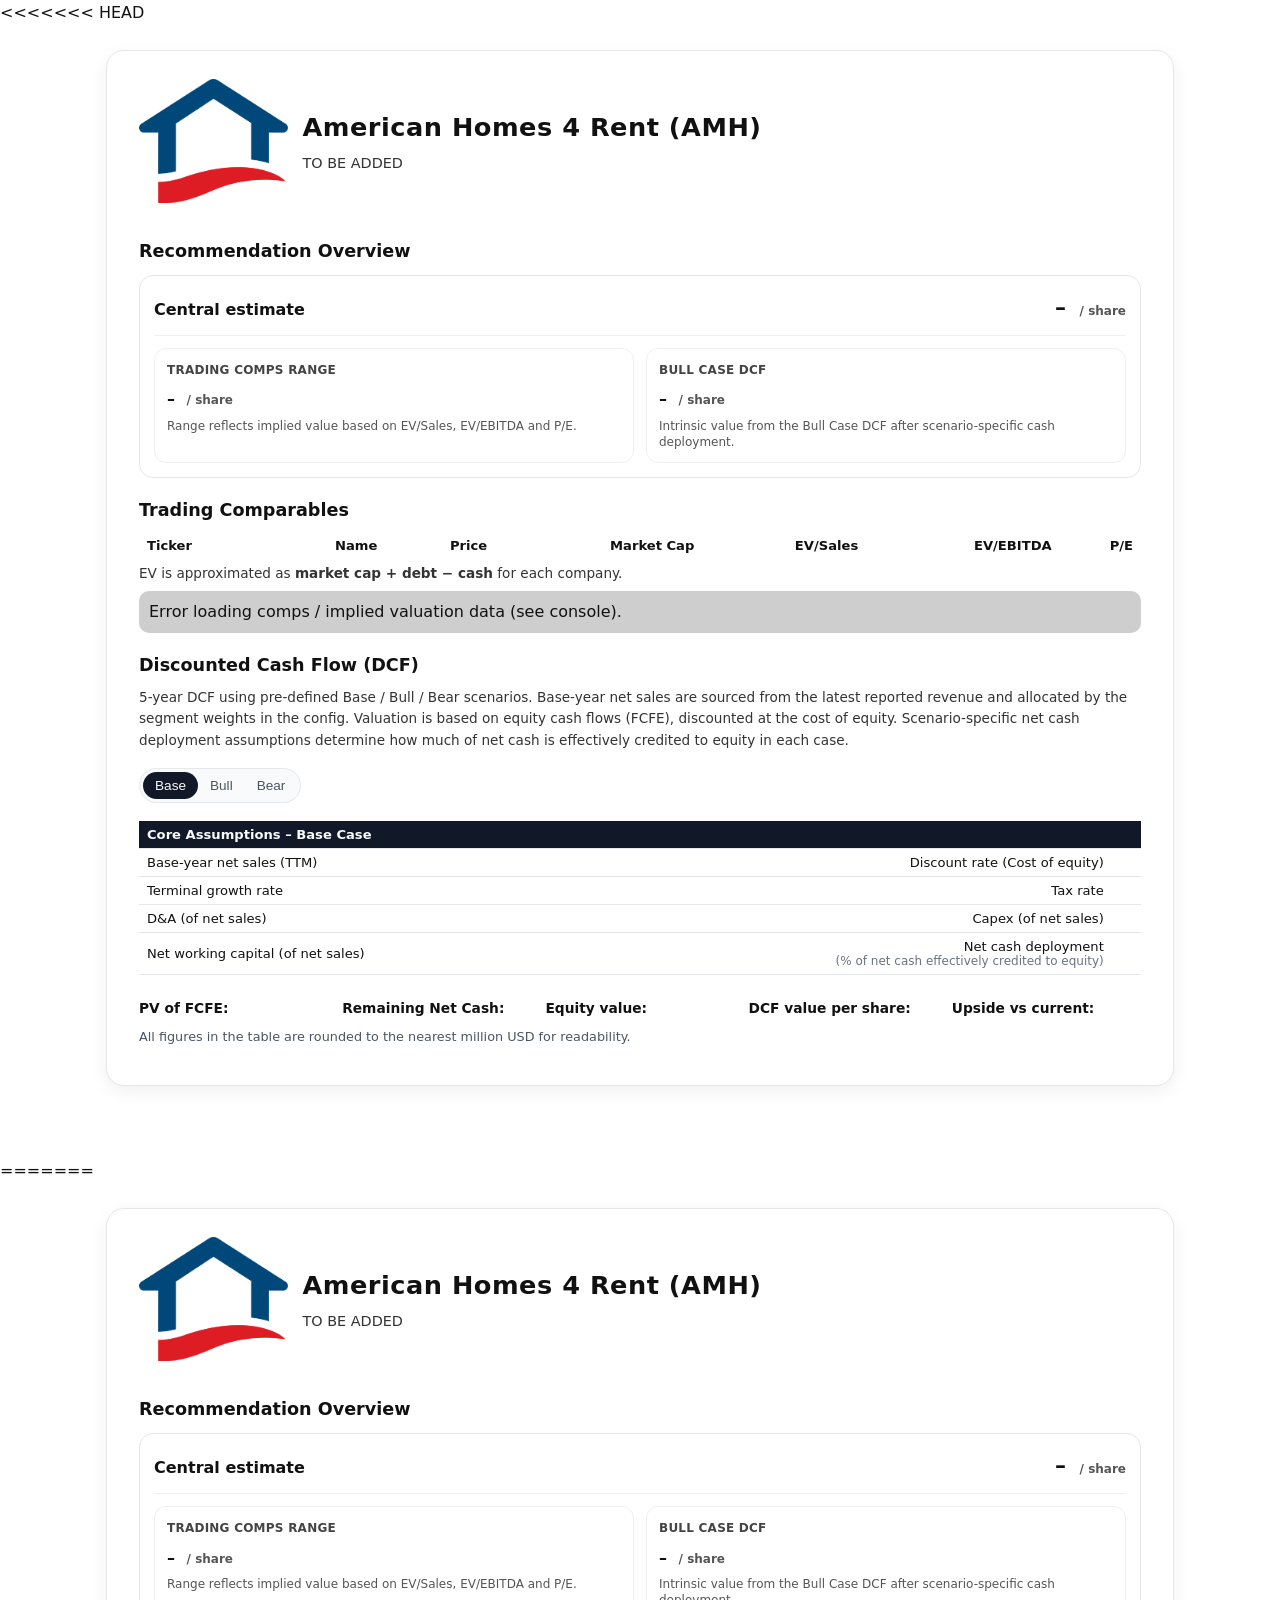
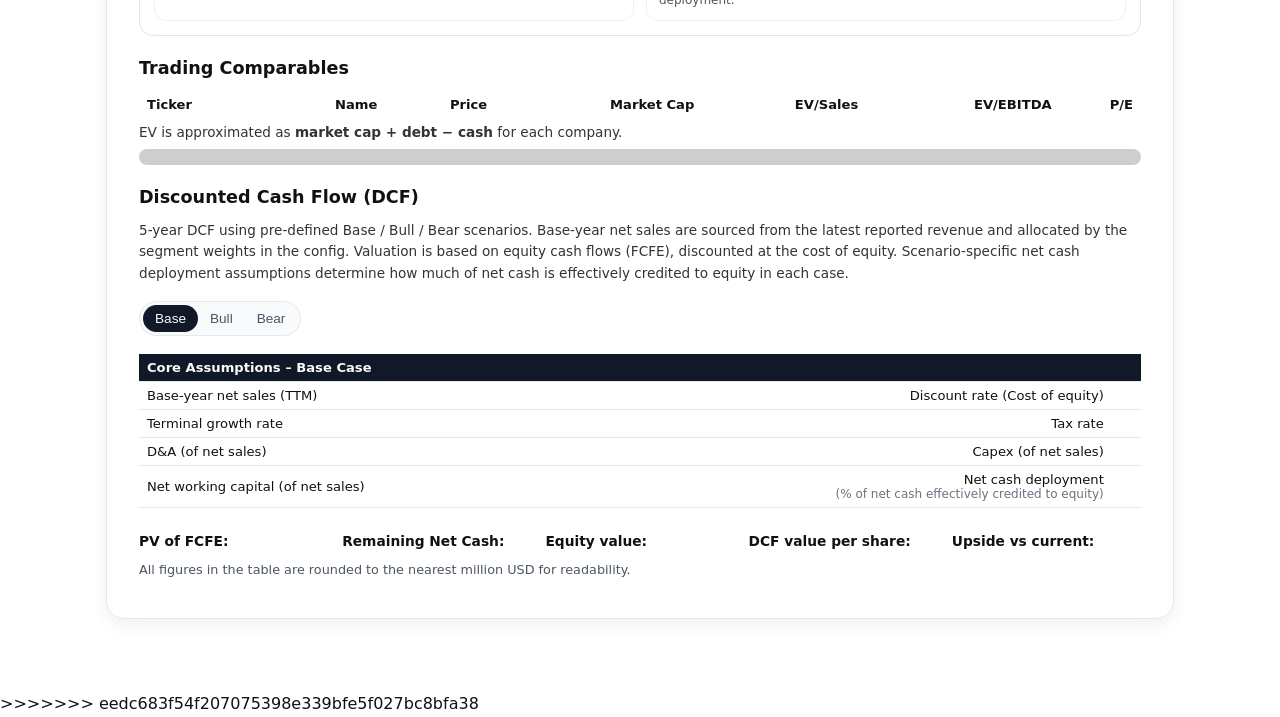
==== commit a93f1bd1: "Resolve merge" ====
--- a/theses/amh.html
+++ b/theses/amh.html
@@ -1,1222 +1,2446 @@
-<!DOCTYPE html>
-<html lang="en">
-
-<head>
-  <meta charset="UTF-8" />
-  <title>American Homes 4 Rent (AMH) – Equity Research Note</title>
-  <meta name="viewport" content="width=device-width, initial-scale=1" />
-  <link rel="stylesheet" href="../theses/thesis.css" />
-</head>
-
-<body>
-  <main class="page">
-    <section class="card">
-      <header class="company-header">
-        <div class="title-row">
-          <div class="brand">
-            <img class="company-logo" src="../images/amh-logo.png" alt="AMH logo" loading="eager"
-              decoding="async" />
-            <div class="brand-text">
-              <h1>American Homes 4 Rent (AMH)</h1>
-                <div class="tagline">
-                    TO BE ADDED
-              </div>
-            </div>
-          </div>
-        </div>
-      </header>
-
-      <section class="valuation-overview" style="margin-top: 12px;">
-        <h2>Recommendation Overview</h2>
-
-        <div class="rec-box">
-          <div class="rec-box__top">
-            <div class="rec-box__label">Central estimate</div>
-            <div class="rec-box__value">
-              <span id="val-blend">–</span>
-              <span class="per-share">/ share</span>
-            </div>
-          </div>
-
-          <div class="rec-box__grid">
-            <div class="rec-box__item">
-              <div class="rec-box__kicker">Trading comps range</div>
-              <div class="rec-box__number">
-                <span id="val-comp-range">–</span>
-                <span class="per-share">/ share</span>
-              </div>
-              <div class="rec-box__note">
-                Range reflects implied value based on EV/Sales, EV/EBITDA and P/E.
-              </div>
-            </div>
-
-            <div class="rec-box__item">
-              <div class="rec-box__kicker">Bull Case DCF</div>
-              <div class="rec-box__number">
-                <span id="val-dcf">–</span>
-                <span class="per-share">/ share</span>
-              </div>
-              <div class="rec-box__note">
-                Intrinsic value from the Bull Case DCF after scenario-specific cash deployment.
-              </div>
-            </div>
-          </div>
-        </div>
-      </section>
-
-      <!-- Narrative sections (profile, thesis, etc.) -->
-
-      <div class="section-divider"></div>
-
-      <!-- Trading comps -->
-      <section style="margin-top: 14px;">
-        <h2>Trading Comparables</h2>
-
-        <table id="comps-table">
-          <thead>
-            <tr>
-              <th>Ticker</th>
-              <th>Name</th>
-              <th>Price</th>
-              <th>Market Cap</th>
-              <th>EV/Sales</th>
-              <th>EV/EBITDA</th>
-              <th>P/E</th>
-            </tr>
-          </thead>
-          <tbody>
-            <!-- Filled by JS -->
-          </tbody>
-        </table>
-
-        <p class="section-note">
-          EV is approximated as <strong>market cap + debt − cash</strong> for each company.
-        </p>
-
-        <div id="implied-valuation" class="metric-block">
-          <!-- Filled by JS: EV/Sales, EV/EBITDA, P/E implied prices & range -->
-        </div>
-      </section>
-
-      <!-- DCF -->
-      <section id="dcf" class="dcf-section">
-        <h2>Discounted Cash Flow (DCF)</h2>
-        <p class="section-note">
-          5-year DCF using pre-defined Base / Bull / Bear scenarios. Base-year net sales
-          are sourced from the latest reported revenue and allocated by the segment weights in the config.
-          Valuation is based on equity cash flows (FCFE), discounted at the cost of equity.
-          Scenario-specific net cash deployment assumptions determine how much of net cash
-          is effectively credited to equity in each case.
-        </p>
-
-
-        <!-- Case tabs -->
-        <div class="dcf-case-tabs" aria-label="DCF cases">
-          <button type="button" class="dcf-case-tab active" data-dcf-case="base">Base</button>
-          <button type="button" class="dcf-case-tab" data-dcf-case="bull">Bull</button>
-          <button type="button" class="dcf-case-tab" data-dcf-case="bear">Bear</button>
-        </div>
-
-        <!-- Core assumptions (full width) -->
-        <div class="dcf-core-assumptions">
-          <table class="dcf-table">
-            <thead>
-              <tr>
-                <th colspan="4">
-                  Core Assumptions – <span id="dcf-case-label">Base</span> Case
-                </th>
-              </tr>
-            </thead>
-            <tbody>
-              <tr>
-                <td>Base-year net sales (TTM)</td>
-                <td id="dcf-base-sales"></td>
-                <td>Discount rate (Cost of equity)</td>
-                <td id="dcf-assump-discount"></td>
-              </tr>
-              <tr>
-                <td>Terminal growth rate</td>
-                <td id="dcf-assump-tv"></td>
-                <td>Tax rate</td>
-                <td id="dcf-assump-tax"></td>
-              </tr>
-              <tr>
-                <td>D&amp;A (of net sales)</td>
-                <td id="dcf-assump-da"></td>
-                <td>Capex (of net sales)</td>
-                <td id="dcf-assump-capex"></td>
-              </tr>
-              <tr>
-                <td>Net working capital (of net sales)</td>
-                <td id="dcf-assump-nwc"></td>
-                <td>Net cash deployment<br><span class="dcf-sub">(% of net cash effectively credited to equity)</span>
-                </td>
-                <td id="dcf-assump-netcash"></td>
-              </tr>
-            </tbody>
-
-          </table>
-        </div>
-
-        <!-- DCF output (wide, more detailed) -->
-        <div class="dcf-output-wide">
-          <table class="dcf-results-table-wide">
-            <thead id="dcf-results-head"></thead>
-            <tbody id="dcf-results-rows">
-              <!-- filled by JS -->
-            </tbody>
-          </table>
-
-          <div class="dcf-summary">
-            <div><strong>PV of FCFE:</strong> <span id="dcf-ev"></span></div>
-            <div><strong>Remaining Net Cash:</strong> <span id="dcf-netcash"></span></div>
-            <div><strong>Equity value:</strong> <span id="dcf-equity"></span></div>
-            <div><strong>DCF value per share:</strong> <span id="dcf-price"></span></div>
-            <div><strong>Upside vs current:</strong> <span id="dcf-upside"></span></div>
-          </div>
-        </div>
-
-        <p class="dcf-note">
-          All figures in the table are rounded to the nearest million USD for readability.
-        </p>
-
-      </section>
-    </section>
-  </main>
-
-
-
-  <script>
-    // ✅ Only thing you ever change in the HTML file
-    const DEFAULT_TICKER = "AMH";
-
-    // Optional: override via URL like: gme.html?t=BBW  (no code edits needed)
-    const PAGE_TICKER =
-      (new URLSearchParams(location.search).get("t") || DEFAULT_TICKER).toUpperCase();
-
-    // Make available everywhere
-    window.PAGE_TICKER = PAGE_TICKER;
-
-    // Optional: auto-update title/header from fundamentals.json if available
-    async function hydrateCompanyHeader() {
-      try {
-        const fAll = await loadJson("../fundamentals.json");
-        const f = fAll?.[PAGE_TICKER] || fAll?.[PAGE_TICKER.toUpperCase()] || {};
-        const name = f?.name || f?.companyName || f?.Name || null;
-        const exchange = f?.exchange || f?.Exchange || "NYSE";
-
-        const title = name ? `${name} (${PAGE_TICKER})` : PAGE_TICKER;
-
-        const h1 = document.getElementById("company-name");
-        if (h1) h1.textContent = title;
-
-        const pill = document.getElementById("company-exchange-ticker");
-        if (pill) pill.textContent = `${exchange}: ${PAGE_TICKER}`;
-
-        document.title = `${title} – Equity Research Note`;
-      } catch (_) {
-        // keep existing static text if fundamentals.json missing fields
-      }
-    }
-
-    document.addEventListener("DOMContentLoaded", hydrateCompanyHeader);
-  </script>
-
-
-  <!-- COMPS + IMPLIED VALUATION SCRIPT -->
-  <script>
-    async function loadJson(url) {
-      const res = await fetch(url, { cache: "no-cache" });
-      if (!res.ok) {
-        throw new Error("Failed to load " + url + ": " + res.status);
-      }
-      return res.json();
-    }
-
-    function formatMoney0(x) {
-      if (x == null || isNaN(x)) return "–";
-      return (
-        "$" +
-        Number(x).toLocaleString("en-US", {
-          maximumFractionDigits: 0,
-          minimumFractionDigits: 0
-        })
-      );
-    }
-
-    function formatMoney2(x) {
-      if (x == null || isNaN(x)) return "–";
-      return (
-        "$" +
-        Number(x).toLocaleString("en-US", {
-          minimumFractionDigits: 2,
-          maximumFractionDigits: 2
-        })
-      );
-    }
-
-    function latestPriceFromHistory(history, symbol) {
-      const series = history.symbols && history.symbols[symbol];
-      if (!Array.isArray(series) || !series.length) return null;
-      const last = series[series.length - 1];
-      if (!last || typeof last.priceCents !== "number") return null;
-      return last.priceCents / 100;
-    }
-
-    function avgAndMedian(values) {
-      if (!Array.isArray(values) || values.length === 0) return null;
-      const avg = values.reduce((acc, x) => acc + x, 0) / values.length;
-      const sorted = [...values].sort((a, b) => a - b);
-      const mid = Math.floor(sorted.length / 2);
-      const median =
-        sorted.length % 2 === 1
-          ? sorted[mid]
-          : (sorted[mid - 1] + sorted[mid]) / 2;
-      return { avg, median };
-    }
-
-    function detectOutlierSymbols(pairs) {
-      const vals = pairs
-        .map((p) => p.value)
-        .filter((v) => Number.isFinite(v));
-      if (vals.length < 4) return new Set();
-
-      const sorted = [...vals].sort((a, b) => a - b);
-      const n = sorted.length;
-
-      const q1 = sorted[Math.floor((n - 1) * 0.25)];
-      const q3 = sorted[Math.floor((n - 1) * 0.75)];
-      const iqr = q3 - q1;
-      const lower = q1 - 1.5 * iqr;
-      const upper = q3 + 1.5 * iqr;
-
-      const out = new Set();
-      for (const { sym, value } of pairs) {
-        if (!Number.isFinite(value)) continue;
-        if (value < lower || value > upper) {
-          out.add(sym);
-        }
-      }
-      return out;
-    }
-
-    function pickImplied(impliedAvg, impliedMed, spot, stats) {
-      if (!stats) return null;
-      const diffAvg = Math.abs(impliedAvg - spot);
-      const diffMed = Math.abs(impliedMed - spot);
-      const useAvg = diffAvg <= diffMed;
-      const label = useAvg ? "Average" : "Median";
-      const multiple = useAvg ? stats.avg : stats.median;
-      const value = useAvg ? impliedAvg : impliedMed;
-      return { label, multiple, value };
-    }
-
-    async function renderComps() {
-      const ROOT = (window.PAGE_TICKER || "GME").toUpperCase();
-
-      const tableBody = document.querySelector("#comps-table tbody");
-      const impliedDiv = document.querySelector("#implied-valuation");
-      if (!tableBody || !impliedDiv) return;
-
-      tableBody.innerHTML = "";
-      impliedDiv.innerHTML = "Loading…";
-
-      // Load fundamentals + price history
-      const [fundamentals, history] = await Promise.all([
-        loadJson("../fundamentals.json"),
-        loadJson("../prices_history.json"),
-      ]);
-
-      // Load comps_config.json to define the universe
-      let compsConfig = null;
-      try {
-        compsConfig = await loadJson("../comps_config.json");
-      } catch (err) {
-        console.warn("Could not load comps_config.json; falling back to ROOT only.", err);
-      }
-
-      // Try to load thesis_targets.json for SSoT on the range (compsLow/compsHigh)
-      let thesisTargets = null;
-      try {
-        thesisTargets = await loadJson("../thesis_targets.json");
-      } catch (err) {
-        console.warn("Could not load thesis_targets.json; using JS-only comps range.", err);
-      }
-      const thesisRow = thesisTargets && (thesisTargets[ROOT] || thesisTargets[ROOT.toUpperCase()]);
-
-      // Define comps universe (including ROOT), de-duped
-      let comps = (compsConfig && compsConfig[ROOT]) || [ROOT];
-      if (!Array.isArray(comps)) comps = [ROOT];
-      comps = comps
-        .map((s) => (s == null ? "" : String(s).trim().toUpperCase()))
-        .filter(Boolean);
-
-      if (!comps.includes(ROOT)) comps.unshift(ROOT);
-
-      // de-dupe while preserving order
-      const seen = new Set();
-      comps = comps.filter((x) => (seen.has(x) ? false : (seen.add(x), true)));
-
-      // Build raw data for comps
-      const compsData = comps.map((sym) => {
-        const f = fundamentals[sym] || {};
-        const price = latestPriceFromHistory(history, sym);
-        const name = f.name || sym;
-        const mktCap = f.marketCap || 0;
-        const rev = f.revenueTtm || 0;
-        const ebitda = f.ebitdaTtm || 0;
-        const pe = f.pe || 0;
-        const cash = f.cash || 0;
-        const debt = f.totalDebt || f.debt || 0;
-
-        const evRaw = mktCap + debt - cash; // EV ≈ equity + net debt
-
-        const evSales =
-          evRaw > 0 && rev > 0 ? evRaw / rev : NaN;
-        const evEbitda =
-          evRaw > 0 && ebitda > 0 ? evRaw / ebitda : NaN;
-
-        return {
-          sym,
-          name,
-          price,
-          mktCap,
-          evSales,
-          evEbitda,
-          pe,
-          cash,
-          debt,
-          evRaw,
-          rev,
-          ebitda,
-        };
-      });
-
-      // Outlier detection per metric (exclude ROOT itself when determining peers)
-      const evSalesPairs = compsData
-        .filter((d) => d.sym !== ROOT && Number.isFinite(d.evSales))
-        .map((d) => ({ sym: d.sym, value: d.evSales }));
-
-      const evEbitdaPairs = compsData
-        .filter((d) => d.sym !== ROOT && Number.isFinite(d.evEbitda))
-        .map((d) => ({ sym: d.sym, value: d.evEbitda }));
-
-      const pePairs = compsData
-        .filter((d) => d.sym !== ROOT && d.pe > 0)
-        .map((d) => ({ sym: d.sym, value: d.pe }));
-
-      const outliersEvSales = detectOutlierSymbols(evSalesPairs);
-      const outliersEvEbitda = detectOutlierSymbols(evEbitdaPairs);
-      const outliersPe = detectOutlierSymbols(pePairs);
-
-      // Render table rows
-      compsData.forEach((d) => {
-        const tr = document.createElement("tr");
-
-        const evSalesStr = Number.isFinite(d.evSales)
-          ? d.evSales.toFixed(1) + "x"
-          : "–";
-        const evEbitdaStr = Number.isFinite(d.evEbitda)
-          ? d.evEbitda.toFixed(1) + "x"
-          : "–";
-        const peStr = d.pe > 0 ? d.pe.toFixed(1) : "–";
-
-        const evSalesCell = outliersEvSales.has(d.sym)
-          ? `<span class="outlier">${evSalesStr}</span>`
-          : evSalesStr;
-        const evEbitdaCell = outliersEvEbitda.has(d.sym)
-          ? `<span class="outlier">${evEbitdaStr}</span>`
-          : evEbitdaStr;
-        const peCell = outliersPe.has(d.sym)
-          ? `<span class="outlier">${peStr}</span>`
-          : peStr;
-
-        tr.innerHTML = `
-          <td>${d.sym}</td>
-          <td>${d.name}</td>
-          <td>${d.price != null ? formatMoney2(d.price) : "–"}</td>
-          <td>${d.mktCap ? formatMoney0(d.mktCap) : "–"}</td>
-          <td>${evSalesCell}</td>
-          <td>${evEbitdaCell}</td>
-          <td>${peCell}</td>
-        `;
-        tableBody.appendChild(tr);
-      });
-
-      // ---------- Implied valuations (for narrative) ----------
-
-      const rootData = compsData.find((d) => d.sym === ROOT) || {};
-      const priceRoot = rootData.price;
-      const mktCapRoot = rootData.mktCap || 0;
-      const fRoot = fundamentals[ROOT] || {};
-      const revRoot = fRoot.revenueTtm || 0;
-      const ebitdaRoot = fRoot.ebitdaTtm || 0;
-      const peRoot = fRoot.pe || 0;
-      const cashRoot = fRoot.cash || 0;
-      const debtRoot = fRoot.totalDebt || fRoot.debt || 0;
-
-      if (!(priceRoot != null && mktCapRoot > 0)) {
-        impliedDiv.textContent =
-          "Implied valuations not available (missing current price or market cap).";
-        return;
-      }
-
-      const sharesRoot = mktCapRoot / priceRoot;
-      const netCash = cashRoot - debtRoot;
-      const netCashPerShare = sharesRoot > 0 ? netCash / sharesRoot : 0;
-      const cashPerShare = sharesRoot > 0 ? cashRoot / sharesRoot : 0;
-
-      const lines = [];
-      const impliedPricesAll = [];
-
-      // --- EV/Sales based valuation ---
-      const peerEvSalesVals = compsData
-        .filter(
-          (d) =>
-            d.sym !== ROOT &&
-            Number.isFinite(d.evSales) &&
-            !outliersEvSales.has(d.sym)
-        )
-        .map((d) => d.evSales);
-
-      if (revRoot > 0 && sharesRoot > 0 && peerEvSalesVals.length) {
-        const stats = avgAndMedian(peerEvSalesVals);
-
-        const revenuePerShare = revRoot / sharesRoot;
-        const impliedAvgEvPerShare = stats.avg * revenuePerShare;
-        const impliedMedEvPerShare = stats.median * revenuePerShare;
-
-        // Current EV/share = equity/share + net debt/share
-        const currentEvPerShare = priceRoot - netCashPerShare;
-
-        const pick = pickImplied(
-          impliedAvgEvPerShare,
-          impliedMedEvPerShare,
-          currentEvPerShare,
-          stats
-        );
-
-        if (pick) {
-          // Convert EV to equity price per share by adding net cash per share
-          const equityPrice = pick.value + netCashPerShare;
-          const diffPct = (equityPrice / priceRoot - 1) * 100;
-
-          impliedPricesAll.push(equityPrice);
-
-          lines.push(
-            `<p><span class="metric-label">EV/Sales:</span> ${pick.label} peer ` +
-            `multiple (~${pick.multiple.toFixed(
-              1
-            )}x) on revenue implies an equity value of ` +
-            `<span class="highlight">${formatMoney2(
-              equityPrice
-            )}</span> per share ` +
-            `(${diffPct >= 0 ? "+" : ""}${diffPct.toFixed(
-              1
-            )}% vs current).</p>`
-          );
-        }
-      } else {
-        lines.push(
-          `<p><span class="metric-label">EV/Sales:</span> Implied value not available ` +
-          `(missing revenue or usable peer EV/Sales).</p>`
-        );
-      }
-
-      // --- EV/EBITDA based valuation ---
-      const peerEvEbitdaVals = compsData
-        .filter(
-          (d) =>
-            d.sym !== ROOT &&
-            Number.isFinite(d.evEbitda) &&
-            !outliersEvEbitda.has(d.sym)
-        )
-        .map((d) => d.evEbitda);
-
-      if (ebitdaRoot > 0 && sharesRoot > 0 && peerEvEbitdaVals.length) {
-        const stats = avgAndMedian(peerEvEbitdaVals);
-
-        const ebitdaPerShare = ebitdaRoot / sharesRoot;
-        const impliedAvgEvPerShare = stats.avg * ebitdaPerShare;
-        const impliedMedEvPerShare = stats.median * ebitdaPerShare;
-
-        const currentEvPerShare = priceRoot - netCashPerShare;
-
-        const pick = pickImplied(
-          impliedAvgEvPerShare,
-          impliedMedEvPerShare,
-          currentEvPerShare,
-          stats
-        );
-
-        if (pick) {
-          const equityPrice = pick.value + netCashPerShare;
-          const diffPct = (equityPrice / priceRoot - 1) * 100;
-
-          impliedPricesAll.push(equityPrice);
-
-          lines.push(
-            `<p><span class="metric-label">EV/EBITDA:</span> ${pick.label} peer ` +
-            `multiple (~${pick.multiple.toFixed(
-              1
-            )}x) on EBITDA implies an equity value of ` +
-            `<span class="highlight">${formatMoney2(
-              equityPrice
-            )}</span> per share ` +
-            `(${diffPct >= 0 ? "+" : ""}${diffPct.toFixed(
-              1
-            )}% vs current).</p>`
-          );
-        }
-      } else {
-        lines.push(
-          `<p><span class="metric-label">EV/EBITDA:</span> Implied value not available ` +
-          `(missing EBITDA or usable peer EV/EBITDA).</p>`
-        );
-      }
-
-      // --- P/E based valuation ---
-      const peerPeVals = compsData
-        .filter(
-          (d) => d.sym !== ROOT && d.pe > 0 && !outliersPe.has(d.sym)
-        )
-        .map((d) => d.pe);
-
-      if (peRoot > 0 && peerPeVals.length) {
-        const stats = avgAndMedian(peerPeVals);
-
-        // Very rough EPS estimate from current price and ROOT's own P/E
-        const epsRoot = priceRoot / peRoot;
-
-        const impliedAvgPrice = stats.avg * epsRoot;
-        const impliedMedPrice = stats.median * epsRoot;
-
-        const pick = pickImplied(
-          impliedAvgPrice,
-          impliedMedPrice,
-          priceRoot,
-          stats
-        );
-
-        if (pick) {
-          const equityPrice = pick.value; // P/E already equity-based
-          const diffPct = (equityPrice / priceRoot - 1) * 100;
-
-          impliedPricesAll.push(equityPrice);
-
-          lines.push(
-            `<p><span class="metric-label">P/E:</span> ${pick.label} peer ` +
-            `multiple (~${pick.multiple.toFixed(
-              1
-            )}x) on EPS implies an equity value of ` +
-            `<span class="highlight">${formatMoney2(
-              equityPrice
-            )}</span> per share ` +
-            `(${diffPct >= 0 ? "+" : ""}${diffPct.toFixed(
-              1
-            )}% vs current).</p>`
-          );
-        }
-      } else {
-        lines.push(
-          `<p><span class="metric-label">P/E:</span> Implied value not available ` +
-          `(missing P/E or usable peer P/E multiples).</p>`
-        );
-      }
-
-      // --- Final range (multiples-based), using thesis_targets if available ---
-
-      let jsLow = null;
-      let jsHigh = null;
-      if (impliedPricesAll.length) {
-        jsLow = Math.min(...impliedPricesAll);
-        jsHigh = Math.max(...impliedPricesAll);
-      }
-
-      let rangeLow = null;
-      let rangeHigh = null;
-
-      // Prefer Python-computed values from thesis_targets.json
-      if (
-        thesisRow &&
-        typeof thesisRow.compsLow === "number" &&
-        typeof thesisRow.compsHigh === "number" &&
-        isFinite(thesisRow.compsLow) &&
-        isFinite(thesisRow.compsHigh)
-      ) {
-        rangeLow = thesisRow.compsLow;
-        rangeHigh = thesisRow.compsHigh;
-      } else if (
-        jsLow != null &&
-        jsHigh != null &&
-        isFinite(jsLow) &&
-        isFinite(jsHigh)
-      ) {
-        // Fallback to local JS-computed range if thesis_targets not available
-        rangeLow = jsLow;
-        rangeHigh = jsHigh;
-      }
-
-      if (rangeLow != null && rangeHigh != null) {
-        // Store into global so the header overview can use the same numbers
-        window.__compRange = {
-          low: rangeLow,
-          high: rangeHigh,
-          netCashPerShare,
-          cashPerShare,
-          spot: priceRoot
-        };
-        window.__gmeCompRange = window.__compRange;
-
-        if (typeof updateValuationOverview === "function") {
-          updateValuationOverview();
-        }
-
-        lines.push(
-          `<p><span class="metric-label">Range:</span> ` +
-          `Across EV/Sales, EV/EBITDA and P/E, implied equity value ` +
-          `falls in the range <span class="highlight">${formatMoney2(
-            rangeLow
-          )} – ${formatMoney2(
-            rangeHigh
-          )}</span> per share.`
-        );
-      } else {
-        lines.push(
-          `<p><span class="metric-label">Range (multiples-based):</span> ` +
-          `No usable implied prices could be computed from the current ` +
-          `peer set and fundamentals snapshot.</p>`
-        );
-      }
-
-      impliedDiv.innerHTML = lines.join("");
-    }
-
-
-    document.addEventListener("DOMContentLoaded", () => {
-      renderComps().catch((err) => {
-        console.error(err);
-        const impliedDiv = document.querySelector("#implied-valuation");
-        if (impliedDiv) {
-          impliedDiv.textContent =
-            "Error loading comps / implied valuation data (see console).";
-        }
-      });
-    });
-  </script>
-
-  <script>
-    // ---------- DCF (FCFE-driven; sourced from JSON outputs) ----------
-
-    const DCF_TICKER = (window.PAGE_TICKER || "GME").toUpperCase();
-
-    let DCF_SEG_WEIGHTS = {
-      collectibles: 0.19,
-      hardware: 0.55,
-      software: 0.26
-    };
-
-    let DCF_CASES = {};
-    let DCF_ACTIVE_CASE = "base";
-
-    let __thesisTargets = null;
-    let __dcfConfig = null;
-    let __fundamentals = null;
-    let __dcfDetails = null; // optional: year-by-year rows (see note at bottom)
-
-    function dcfHasNumber(x) {
-      return typeof x === "number" && isFinite(x);
-    }
-
-    function dcfFmtMillionsNoDec(x) {
-      if (!dcfHasNumber(x)) return "–";
-      return x.toLocaleString("en-US", { maximumFractionDigits: 0 });
-    }
-
-    function dcfFmtMillionsLabel(x) {
-      if (!dcfHasNumber(x)) return "–";
-      return "$" + dcfFmtMillionsNoDec(x) + "M";
-    }
-
-    function dcfFmtPercent(x, digits = 1) {
-      if (!dcfHasNumber(x)) return "–";
-      return x.toFixed(digits) + "%";
-    }
-
-    function dcfGetCaseConfig(tickerCfg, caseKey) {
-      const cases = tickerCfg && (tickerCfg.cases || tickerCfg.DCF_CASES || tickerCfg.dcfCases);
-      if (cases && typeof cases === "object") return cases[caseKey] || null;
-      // allow flat structure fallback
-      return (tickerCfg && tickerCfg[caseKey]) || null;
-    }
-
-    function dcfSched(arr, idx, fallback = 0) {
-      if (!Array.isArray(arr) || arr.length === 0) return fallback;
-      if (idx < arr.length) return arr[idx];
-      return arr[arr.length - 1];
-    }
-
-    async function tryLoadJson(url) {
-      try {
-        return await loadJson(url);
-      } catch (e) {
-        return null;
-      }
-    }
-
-    async function loadThesisTargetsOnce() {
-      if (__thesisTargets) return __thesisTargets;
-      __thesisTargets = await loadJson("../thesis_targets.json");
-      return __thesisTargets;
-    }
-
-    function getThesisRow() {
-      return (__thesisTargets && (__thesisTargets[DCF_TICKER] || __thesisTargets[DCF_TICKER.toUpperCase()])) || null;
-    }
-
-    function getSpotFromAnywhere() {
-      const row = getThesisRow();
-      if (row && dcfHasNumber(row.spot)) return row.spot;
-      if (window.__compRange && dcfHasNumber(window.__compRange.spot)) return window.__compRange.spot;
-      if (window.__gmeCompRange && dcfHasNumber(window.__gmeCompRange.spot)) return window.__gmeCompRange.spot;
-      return null;
-    }
-
-    function getDcfPriceForCase(caseKey) {
-      const row = getThesisRow();
-      if (!row) return null;
-
-      if (caseKey === "base" && dcfHasNumber(row.dcfBase)) return row.dcfBase;
-      if (caseKey === "bull" && dcfHasNumber(row.dcfBull)) return row.dcfBull;
-      if (caseKey === "bear" && dcfHasNumber(row.dcfBear)) return row.dcfBear;
-
-      // optional alt keys (if you ever rename)
-      const alt = row.dcf && row.dcf[caseKey];
-      if (dcfHasNumber(alt)) return alt;
-
-      return null;
-    }
-
-    function getDetailsForCase(caseKey) {
-      // optional structure:
-      // { "GME": { "base": { "discountRatePct": 12.3, "rows": [...] }, "bull": {...} } }
-      const t = (__dcfDetails && (__dcfDetails[DCF_TICKER] || __dcfDetails[DCF_TICKER.toUpperCase()])) || null;
-      if (!t) return null;
-      if (t.cases && t.cases[caseKey]) return t.cases[caseKey];
-      return t[caseKey] || null;
-    }
-
-    function updateValuationOverview() {
-      const compEl = document.getElementById("val-comp-range");
-      const dcfEl = document.getElementById("val-dcf");
-      const blendEl = document.getElementById("val-blend");
-      const centralLabel = document.getElementById("central-estimate-inline");
-
-      // comps range comes from the comps script (already using thesis_targets.json)
-      const cr = window.__compRange || window.__gmeCompRange;
-      if (compEl && cr) {
-        const low = cr.low;
-        const high = cr.high;
-        if (dcfHasNumber(low) && dcfHasNumber(high)) {
-          compEl.textContent = `${formatMoney2(low)} – ${formatMoney2(high)}`;
-        }
-      }
-
-      const row = getThesisRow();
-      if (!row) return;
-
-      // DCF shown in the header = Bull DCF (single number)
-      if (dcfEl && dcfHasNumber(row.dcfBull)) {
-        dcfEl.textContent = formatMoney2(row.dcfBull);
-        window.__dcfBull = row.dcfBull;
-        window.__gmeDcfBull = row.dcfBull;
-      }
-
-      // Central estimate = whatever Python computed (already rounded)
-      if (blendEl && dcfHasNumber(row.centralEstimate)) {
-        blendEl.textContent = formatMoney2(row.centralEstimate);
-      }
-
-      if (centralLabel && dcfHasNumber(row.centralEstimate)) {
-        centralLabel.textContent = formatMoney2(row.centralEstimate);
-      }
-    }
-
-    function prettySegName(key) {
-      return String(key)
-        .replace(/[_\-]+/g, " ")
-        .replace(/([a-z])([A-Z])/g, "$1 $2")
-        .replace(/\b\w/g, (c) => c.toUpperCase());
-    }
-
-    function slug(s) {
-      return String(s).toLowerCase().replace(/[^a-z0-9]+/g, "");
-    }
-
-    function getSegmentsForCase(caseKey) {
-      const caseCfg = DCF_CASES[caseKey] || {};
-
-      // Prefer growthSchedule keys
-      const gs = caseCfg.growthSchedule;
-      if (gs && typeof gs === "object" && !Array.isArray(gs)) {
-        return Object.keys(gs).slice(0, 3);
-      }
-
-      // Fallback: segmentWeights keys
-      if (DCF_SEG_WEIGHTS && typeof DCF_SEG_WEIGHTS === "object") {
-        const keys = Object.keys(DCF_SEG_WEIGHTS).filter((k) => dcfHasNumber(DCF_SEG_WEIGHTS[k]));
-        if (keys.length) return keys.slice(0, 3);
-      }
-
-      // Fallback: details rows segments object
-      const det = getDetailsForCase(caseKey);
-      const rows = det && (det.rows || det.years);
-      if (Array.isArray(rows) && rows.length && rows[0] && rows[0].segments) {
-        return Object.keys(rows[0].segments).slice(0, 3);
-      }
-
-      return [];
-    }
-
-    function getSegmentWeight(segKey, segs) {
-      if (DCF_SEG_WEIGHTS && typeof DCF_SEG_WEIGHTS === "object") {
-        if (dcfHasNumber(DCF_SEG_WEIGHTS[segKey])) return DCF_SEG_WEIGHTS[segKey];
-
-        const target = slug(segKey);
-        for (const [k, v] of Object.entries(DCF_SEG_WEIGHTS)) {
-          if (slug(k) === target && dcfHasNumber(v)) return v;
-        }
-      }
-      // fallback: equal weight if weights missing
-      if (Array.isArray(segs) && segs.length) return 1 / segs.length;
-      return null;
-    }
-
-    function getSegmentValue(r, segKey, totalSalesMn, segs) {
-      const target = slug(segKey);
-
-      // 1) Check common object holders first (supports both object and array forms)
-      const holders = [
-        "segments",
-        "segmentSalesMn",
-        "segmentRevenuesMn",
-        "revenueBySegmentMn",
-        "salesBySegmentMn",
-        "segmentSales",
-        "segmentRevenues",
-        "revenueBySegment",
-        "salesBySegment",
-      ];
-
-      for (const h of holders) {
-        const obj = r && r[h];
-        if (!obj) continue;
-
-        // array form: assume same ordering as segs
-        if (Array.isArray(obj) && Array.isArray(segs)) {
-          const idx = segs.indexOf(segKey);
-          if (idx >= 0 && dcfHasNumber(obj[idx])) return obj[idx];
-        }
-
-        // object form: direct key or slug-match
-        if (obj && typeof obj === "object" && !Array.isArray(obj)) {
-          if (dcfHasNumber(obj[segKey])) return obj[segKey];
-          for (const [k, v] of Object.entries(obj)) {
-            if (slug(k) === target && dcfHasNumber(v)) return v;
-          }
-        }
-      }
-
-      // 2) Legacy flat fields (e.g., collectiblesMn)
-      const mnKey = segKey + "Mn";
-      if (r && dcfHasNumber(r[mnKey])) return r[mnKey];
-      if (r && dcfHasNumber(r[segKey])) return r[segKey];
-
-      // 3) Last resort: derive from total sales using weights
-      if (dcfHasNumber(totalSalesMn)) {
-        const w = getSegmentWeight(segKey, segs);
-        if (dcfHasNumber(w)) return totalSalesMn * w;
-      }
-
-      return null;
-    }
-
-
-    function renderWideDcfHeader(caseKey) {
-      const thead = document.getElementById("dcf-results-head");
-      if (!thead) return;
-
-      const segs = getSegmentsForCase(caseKey);
-      const revColspan = 1 + segs.length;
-
-      thead.innerHTML = `
-        <tr>
-          <th rowspan="2">Year</th>
-          <th colspan="${revColspan}">Revenues ($Mn)</th>
-          <th colspan="6">Cash Flow Bridge ($Mn)</th>
-          <th rowspan="2">PV of FCFE<br><span class="dcf-sub">($Mn)</span></th>
-        </tr>
-        <tr>
-          <th>Net Sales</th>
-          ${segs.map(s => `<th>${prettySegName(s)}</th>`).join("")}
-          <th>EBIT</th>
-          <th>NOPAT</th>
-          <th>D&amp;A</th>
-          <th>Capex</th>
-          <th>ΔNWC</th>
-          <th>FCFE</th>
-        </tr>
-      `;
-    }
-
-    function dcfRenderAssumptions(caseKey) {
-      const caseCfg = (DCF_CASES && DCF_CASES[caseKey]) || {};
-
-      const setText = (id, value) => {
-        const el = document.getElementById(id);
-        if (el) el.textContent = value;
-      };
-
-      const hasNum = (x) => typeof x === "number" && isFinite(x);
-
-      const fmtMillionsLabel = (mn) => {
-        if (!hasNum(mn)) return "–";
-        return "$" + mn.toLocaleString("en-US", { maximumFractionDigits: 0 }) + "M";
-      };
-
-      const fmtPct = (x, d = 1) => (hasNum(x) ? x.toFixed(d) + "%" : "–");
-
-      // Label
-      setText("dcf-case-label", caseCfg.label || (caseKey[0].toUpperCase() + caseKey.slice(1)));
-
-      // ---------- Base-year net sales (TTM) ----------
-      // Support both shapes:
-      //   fundamentals["GME"]
-      //   fundamentals.symbols["GME"]
-      const f =
-        (__fundamentals && (__fundamentals[DCF_TICKER] || __fundamentals[DCF_TICKER.toUpperCase()])) ||
-        (__fundamentals &&
-          __fundamentals.symbols &&
-          (__fundamentals.symbols[DCF_TICKER] || __fundamentals.symbols[DCF_TICKER.toUpperCase()])) ||
-        {};
-
-      // Support common keys
-      const revenueTtm =
-        (hasNum(f.revenueTtm) && f.revenueTtm) ||
-        (hasNum(f.revenueTTM) && f.revenueTTM) ||
-        (hasNum(f.revenue) && f.revenue) ||
-        null;
-
-      const sales0Mn = hasNum(revenueTtm) ? revenueTtm / 1_000_000.0 : null;
-      setText("dcf-base-sales", hasNum(sales0Mn) ? fmtMillionsLabel(sales0Mn) : "–");
-
-      // ---------- Discount rate (Cost of equity) ----------
-      // Prefer dcf_details.json (generated by Python), fallback to "–"
-      const det = getDetailsForCase ? getDetailsForCase(caseKey) : null;
-      const kePct =
-        (det && (det.costOfEquityPct ?? det.kePct ?? det.discountRatePct ?? det.discountRate)) ??
-        null;
-
-      setText("dcf-assump-discount", hasNum(kePct) ? fmtPct(kePct, 1) : "–");
-
-      // Terminal growth
-      setText("dcf-assump-tv", hasNum(caseCfg.terminalGrowth) ? fmtPct(caseCfg.terminalGrowth, 1) : "–");
-
-      // Rest of core assumptions
-      setText("dcf-assump-tax", hasNum(caseCfg.taxRate) ? fmtPct(caseCfg.taxRate, 1) : "–");
-      setText("dcf-assump-da", hasNum(caseCfg.daPct) ? fmtPct(caseCfg.daPct, 1) : "–");
-      setText("dcf-assump-capex", hasNum(caseCfg.capexPct) ? fmtPct(caseCfg.capexPct, 1) : "–");
-      setText("dcf-assump-nwc", hasNum(caseCfg.nwcPct) ? fmtPct(caseCfg.nwcPct, 1) : "–");
-
-      const m = caseCfg.netCashMultiplier;
-      setText("dcf-assump-netcash", hasNum(m) ? Math.round(m * 100) + "%" : "–");
-    }
-
-    function dcfRenderRows(caseKey) {
-      const tbody = document.getElementById("dcf-results-rows");
-      if (!tbody) return;
-
-      // Build the header for this case
-      renderWideDcfHeader(caseKey);
-
-      const details = getDetailsForCase(caseKey);
-      const rows = details && (details.rows || details.years);
-      const segs = getSegmentsForCase(caseKey);
-
-      const totalCols = 1 + (1 + segs.length) + 6 + 1;
-
-      if (!Array.isArray(rows) || rows.length === 0) {
-        tbody.innerHTML =
-          `<tr><td colspan="${totalCols}">DCF detail rows are not available. Generate an optional <code>dcf_details.json</code> in your pipeline if you want the year-by-year table populated.</td></tr>`;
-        return;
-      }
-
-      const html = rows
-        .map((r) => {
-          const year = r.year ?? r.label ?? "–";
-
-          const sales = r.salesMn ?? r.sales ?? r.netSalesMn;
-
-          const ebit = r.ebitMn ?? r.ebit;
-          const nopat = r.nopatMn ?? r.nopat;
-          const da = r.daMn ?? r.da;
-          const capex = r.capexMn ?? r.capex;
-          const dnwc = r.deltaNwcMn ?? r.deltaNwc;
-          const fcfe = r.fcfeMn ?? r.fcfe ?? r.fcfMn ?? r.fcf;
-          const pv = r.pvMn ?? r.pv;
-
-          const segCells = segs.map((segKey) => {
-          const v = getSegmentValue(r, segKey, sales, segs);
-          return `<td>${dcfHasNumber(v) ? dcfFmtMillionsNoDec(v) : "–"}</td>`;
-          }).join("");
-
-
-          const isTv = String(year).toUpperCase() === "TV";
-          return `
-          <tr class="${isTv ? "terminal-row" : ""}">
-            <td>${year}</td>
-            <td>${dcfHasNumber(sales) ? dcfFmtMillionsNoDec(sales) : "–"}</td>
-            ${segCells}
-            <td>${dcfHasNumber(ebit) ? dcfFmtMillionsNoDec(ebit) : "–"}</td>
-            <td>${dcfHasNumber(nopat) ? dcfFmtMillionsNoDec(nopat) : "–"}</td>
-            <td>${dcfHasNumber(da) ? dcfFmtMillionsNoDec(da) : "–"}</td>
-            <td>${dcfHasNumber(capex) ? dcfFmtMillionsNoDec(capex) : "–"}</td>
-            <td>${dcfHasNumber(dnwc) ? dcfFmtMillionsNoDec(dnwc) : "–"}</td>
-            <td>${dcfHasNumber(fcfe) ? dcfFmtMillionsNoDec(fcfe) : "–"}</td>
-            <td>${dcfHasNumber(pv) ? dcfFmtMillionsNoDec(pv) : "–"}</td>
-          </tr>
-        `;
-        })
-        .join("");
-
-      tbody.innerHTML = html;
-    }
-
-    function dcfRenderSummary(caseKey) {
-      const caseCfg = DCF_CASES[caseKey] || {};
-      const dcfPrice = getDcfPriceForCase(caseKey);
-
-      const spot = getSpotFromAnywhere();
-      const f = __fundamentals && (__fundamentals[DCF_TICKER] || __fundamentals[DCF_TICKER.toUpperCase()]) || {};
-
-      const cash = f.cash;
-      const debt = f.debt ?? f.totalDebt;
-      const netCash = (dcfHasNumber(cash) ? cash : 0) - (dcfHasNumber(debt) ? debt : 0); // absolute $
-      const netCashMult = dcfHasNumber(caseCfg.netCashMultiplier) ? caseCfg.netCashMultiplier : 1.0;
-      const netCashEff = netCash * netCashMult;
-
-      // Shares: prefer explicit sharesOutstanding, else marketCap / spot
-      let shares = null;
-      if (dcfHasNumber(f.sharesOutstanding) && f.sharesOutstanding > 0) {
-        shares = f.sharesOutstanding;
-      } else if (dcfHasNumber(f.marketCap) && f.marketCap > 0 && dcfHasNumber(spot) && spot > 0) {
-        shares = f.marketCap / spot;
-      }
-
-      const equityValue = dcfHasNumber(dcfPrice) && dcfHasNumber(shares) ? dcfPrice * shares : null;
-      const pvFcfe = dcfHasNumber(equityValue) ? (equityValue - netCashEff) : null;
-
-      const evEl = document.getElementById("dcf-ev");
-      if (evEl) evEl.textContent = dcfHasNumber(pvFcfe) ? dcfFmtMillionsLabel(pvFcfe / 1_000_000.0) : "–";
-
-      const ncEl = document.getElementById("dcf-netcash");
-      if (ncEl) ncEl.textContent = dcfFmtMillionsLabel(netCashEff / 1_000_000.0);
-
-      const eqEl = document.getElementById("dcf-equity");
-      if (eqEl) eqEl.textContent = dcfHasNumber(equityValue) ? dcfFmtMillionsLabel(equityValue / 1_000_000.0) : "–";
-
-      const priceEl = document.getElementById("dcf-price");
-      if (priceEl) priceEl.textContent = dcfHasNumber(dcfPrice) ? formatMoney2(dcfPrice) : "–";
-
-      const upEl = document.getElementById("dcf-upside");
-      if (upEl) {
-        if (dcfHasNumber(dcfPrice) && dcfHasNumber(spot) && spot > 0) {
-          const up = (dcfPrice / spot - 1) * 100;
-          upEl.textContent = (up >= 0 ? "+" : "") + up.toFixed(0) + "%";
-        } else {
-          upEl.textContent = "–";
-        }
-      }
-
-      // Keep globals for any other parts of the page that still expect them
-      if (caseKey === "base" && dcfHasNumber(dcfPrice)) window.__gmeDcfBase = dcfPrice;
-      if (caseKey === "bull" && dcfHasNumber(dcfPrice)) window.__gmeDcfBull = dcfPrice;
-      if (caseKey === "bear" && dcfHasNumber(dcfPrice)) window.__gmeDcfBear = dcfPrice;
-    }
-
-    function renderCase(caseKey) {
-      if (!DCF_CASES[caseKey]) return;
-      dcfRenderAssumptions(caseKey);
-      dcfRenderRows(caseKey);
-      dcfRenderSummary(caseKey);
-      updateValuationOverview();
-    }
-
-    async function initDcfSection() {
-      const section = document.getElementById("dcf");
-      if (!section) return;
-
-      try {
-        await loadThesisTargetsOnce();
-      } catch (e) {
-        console.error("Failed to load thesis_targets.json:", e);
-        return;
-      }
-
-      const dcfCfgAll = await loadJson("../dcf_config.json");
-      __dcfConfig = dcfCfgAll;
-
-      __fundamentals = await loadJson("../fundamentals.json");
-
-      // Optional: if you generate this file, the year-by-year table will populate automatically
-      __dcfDetails = await tryLoadJson("../dcf_details.json");
-
-      const tickerCfg = dcfCfgAll && (dcfCfgAll[DCF_TICKER] || dcfCfgAll[DCF_TICKER.toUpperCase()]);
-      if (!tickerCfg) {
-        console.warn("No DCF config for", DCF_TICKER, "in dcf_config.json");
-        return;
-      }
-
-      if (tickerCfg.segmentWeights) {
-        DCF_SEG_WEIGHTS = tickerCfg.segmentWeights;
-      }
-
-      const cases = tickerCfg.cases || tickerCfg.DCF_CASES || tickerCfg.dcfCases;
-      if (!cases) {
-        console.warn("DCF config for", DCF_TICKER, "missing 'cases' key.");
-        return;
-      }
-
-      DCF_CASES = cases;
-
-      // Initial render (Base tab visible by default)
-      if (!DCF_CASES[DCF_ACTIVE_CASE]) {
-        DCF_ACTIVE_CASE = Object.keys(DCF_CASES)[0] || "base";
-      }
-
-      // Wire tabs
-      const tabs = document.querySelectorAll(".dcf-case-tab");
-      tabs.forEach((tab) => {
-        tab.addEventListener("click", () => {
-          const caseKey = tab.getAttribute("data-dcf-case");
-          if (!DCF_CASES[caseKey]) return;
-          DCF_ACTIVE_CASE = caseKey;
-          tabs.forEach((t) => t.classList.remove("active"));
-          tab.classList.add("active");
-          renderCase(caseKey);
-        });
-      });
-
-      // Render
-      renderCase(DCF_ACTIVE_CASE);
-
-      // Ensure overview box is consistent immediately
-      updateValuationOverview();
-    }
-
-    document.addEventListener("DOMContentLoaded", initDcfSection);
-  </script>
-
-</body>
-
+<<<<<<< HEAD
+<!DOCTYPE html>
+<html lang="en">
+
+<head>
+  <meta charset="UTF-8" />
+  <title>American Homes 4 Rent (AMH) – Equity Research Note</title>
+  <meta name="viewport" content="width=device-width, initial-scale=1" />
+  <link rel="stylesheet" href="../theses/thesis.css" />
+</head>
+
+<body>
+  <main class="page">
+    <section class="card">
+      <header class="company-header">
+        <div class="title-row">
+          <div class="brand">
+            <img class="company-logo" src="../images/amh-logo.png" alt="AMH logo" loading="eager"
+              decoding="async" />
+            <div class="brand-text">
+              <h1>American Homes 4 Rent (AMH)</h1>
+                <div class="tagline">
+                    TO BE ADDED
+              </div>
+            </div>
+          </div>
+        </div>
+      </header>
+
+      <section class="valuation-overview" style="margin-top: 12px;">
+        <h2>Recommendation Overview</h2>
+
+        <div class="rec-box">
+          <div class="rec-box__top">
+            <div class="rec-box__label">Central estimate</div>
+            <div class="rec-box__value">
+              <span id="val-blend">–</span>
+              <span class="per-share">/ share</span>
+            </div>
+          </div>
+
+          <div class="rec-box__grid">
+            <div class="rec-box__item">
+              <div class="rec-box__kicker">Trading comps range</div>
+              <div class="rec-box__number">
+                <span id="val-comp-range">–</span>
+                <span class="per-share">/ share</span>
+              </div>
+              <div class="rec-box__note">
+                Range reflects implied value based on EV/Sales, EV/EBITDA and P/E.
+              </div>
+            </div>
+
+            <div class="rec-box__item">
+              <div class="rec-box__kicker">Bull Case DCF</div>
+              <div class="rec-box__number">
+                <span id="val-dcf">–</span>
+                <span class="per-share">/ share</span>
+              </div>
+              <div class="rec-box__note">
+                Intrinsic value from the Bull Case DCF after scenario-specific cash deployment.
+              </div>
+            </div>
+          </div>
+        </div>
+      </section>
+
+      <!-- Narrative sections (profile, thesis, etc.) -->
+
+      <div class="section-divider"></div>
+
+      <!-- Trading comps -->
+      <section style="margin-top: 14px;">
+        <h2>Trading Comparables</h2>
+
+        <table id="comps-table">
+          <thead>
+            <tr>
+              <th>Ticker</th>
+              <th>Name</th>
+              <th>Price</th>
+              <th>Market Cap</th>
+              <th>EV/Sales</th>
+              <th>EV/EBITDA</th>
+              <th>P/E</th>
+            </tr>
+          </thead>
+          <tbody>
+            <!-- Filled by JS -->
+          </tbody>
+        </table>
+
+        <p class="section-note">
+          EV is approximated as <strong>market cap + debt − cash</strong> for each company.
+        </p>
+
+        <div id="implied-valuation" class="metric-block">
+          <!-- Filled by JS: EV/Sales, EV/EBITDA, P/E implied prices & range -->
+        </div>
+      </section>
+
+      <!-- DCF -->
+      <section id="dcf" class="dcf-section">
+        <h2>Discounted Cash Flow (DCF)</h2>
+        <p class="section-note">
+          5-year DCF using pre-defined Base / Bull / Bear scenarios. Base-year net sales
+          are sourced from the latest reported revenue and allocated by the segment weights in the config.
+          Valuation is based on equity cash flows (FCFE), discounted at the cost of equity.
+          Scenario-specific net cash deployment assumptions determine how much of net cash
+          is effectively credited to equity in each case.
+        </p>
+
+
+        <!-- Case tabs -->
+        <div class="dcf-case-tabs" aria-label="DCF cases">
+          <button type="button" class="dcf-case-tab active" data-dcf-case="base">Base</button>
+          <button type="button" class="dcf-case-tab" data-dcf-case="bull">Bull</button>
+          <button type="button" class="dcf-case-tab" data-dcf-case="bear">Bear</button>
+        </div>
+
+        <!-- Core assumptions (full width) -->
+        <div class="dcf-core-assumptions">
+          <table class="dcf-table">
+            <thead>
+              <tr>
+                <th colspan="4">
+                  Core Assumptions – <span id="dcf-case-label">Base</span> Case
+                </th>
+              </tr>
+            </thead>
+            <tbody>
+              <tr>
+                <td>Base-year net sales (TTM)</td>
+                <td id="dcf-base-sales"></td>
+                <td>Discount rate (Cost of equity)</td>
+                <td id="dcf-assump-discount"></td>
+              </tr>
+              <tr>
+                <td>Terminal growth rate</td>
+                <td id="dcf-assump-tv"></td>
+                <td>Tax rate</td>
+                <td id="dcf-assump-tax"></td>
+              </tr>
+              <tr>
+                <td>D&amp;A (of net sales)</td>
+                <td id="dcf-assump-da"></td>
+                <td>Capex (of net sales)</td>
+                <td id="dcf-assump-capex"></td>
+              </tr>
+              <tr>
+                <td>Net working capital (of net sales)</td>
+                <td id="dcf-assump-nwc"></td>
+                <td>Net cash deployment<br><span class="dcf-sub">(% of net cash effectively credited to equity)</span>
+                </td>
+                <td id="dcf-assump-netcash"></td>
+              </tr>
+            </tbody>
+
+          </table>
+        </div>
+
+        <!-- DCF output (wide, more detailed) -->
+        <div class="dcf-output-wide">
+          <table class="dcf-results-table-wide">
+            <thead id="dcf-results-head"></thead>
+            <tbody id="dcf-results-rows">
+              <!-- filled by JS -->
+            </tbody>
+          </table>
+
+          <div class="dcf-summary">
+            <div><strong>PV of FCFE:</strong> <span id="dcf-ev"></span></div>
+            <div><strong>Remaining Net Cash:</strong> <span id="dcf-netcash"></span></div>
+            <div><strong>Equity value:</strong> <span id="dcf-equity"></span></div>
+            <div><strong>DCF value per share:</strong> <span id="dcf-price"></span></div>
+            <div><strong>Upside vs current:</strong> <span id="dcf-upside"></span></div>
+          </div>
+        </div>
+
+        <p class="dcf-note">
+          All figures in the table are rounded to the nearest million USD for readability.
+        </p>
+
+      </section>
+    </section>
+  </main>
+
+
+
+  <script>
+    // ✅ Only thing you ever change in the HTML file
+    const DEFAULT_TICKER = "AMH";
+
+    // Optional: override via URL like: gme.html?t=BBW  (no code edits needed)
+    const PAGE_TICKER =
+      (new URLSearchParams(location.search).get("t") || DEFAULT_TICKER).toUpperCase();
+
+    // Make available everywhere
+    window.PAGE_TICKER = PAGE_TICKER;
+
+    // Optional: auto-update title/header from fundamentals.json if available
+    async function hydrateCompanyHeader() {
+      try {
+        const fAll = await loadJson("../fundamentals.json");
+        const f = fAll?.[PAGE_TICKER] || fAll?.[PAGE_TICKER.toUpperCase()] || {};
+        const name = f?.name || f?.companyName || f?.Name || null;
+        const exchange = f?.exchange || f?.Exchange || "NYSE";
+
+        const title = name ? `${name} (${PAGE_TICKER})` : PAGE_TICKER;
+
+        const h1 = document.getElementById("company-name");
+        if (h1) h1.textContent = title;
+
+        const pill = document.getElementById("company-exchange-ticker");
+        if (pill) pill.textContent = `${exchange}: ${PAGE_TICKER}`;
+
+        document.title = `${title} – Equity Research Note`;
+      } catch (_) {
+        // keep existing static text if fundamentals.json missing fields
+      }
+    }
+
+    document.addEventListener("DOMContentLoaded", hydrateCompanyHeader);
+  </script>
+
+
+  <!-- COMPS + IMPLIED VALUATION SCRIPT -->
+  <script>
+    async function loadJson(url) {
+      const res = await fetch(url, { cache: "no-cache" });
+      if (!res.ok) {
+        throw new Error("Failed to load " + url + ": " + res.status);
+      }
+      return res.json();
+    }
+
+    function formatMoney0(x) {
+      if (x == null || isNaN(x)) return "–";
+      return (
+        "$" +
+        Number(x).toLocaleString("en-US", {
+          maximumFractionDigits: 0,
+          minimumFractionDigits: 0
+        })
+      );
+    }
+
+    function formatMoney2(x) {
+      if (x == null || isNaN(x)) return "–";
+      return (
+        "$" +
+        Number(x).toLocaleString("en-US", {
+          minimumFractionDigits: 2,
+          maximumFractionDigits: 2
+        })
+      );
+    }
+
+    function latestPriceFromHistory(history, symbol) {
+      const series = history.symbols && history.symbols[symbol];
+      if (!Array.isArray(series) || !series.length) return null;
+      const last = series[series.length - 1];
+      if (!last || typeof last.priceCents !== "number") return null;
+      return last.priceCents / 100;
+    }
+
+    function avgAndMedian(values) {
+      if (!Array.isArray(values) || values.length === 0) return null;
+      const avg = values.reduce((acc, x) => acc + x, 0) / values.length;
+      const sorted = [...values].sort((a, b) => a - b);
+      const mid = Math.floor(sorted.length / 2);
+      const median =
+        sorted.length % 2 === 1
+          ? sorted[mid]
+          : (sorted[mid - 1] + sorted[mid]) / 2;
+      return { avg, median };
+    }
+
+    function detectOutlierSymbols(pairs) {
+      const vals = pairs
+        .map((p) => p.value)
+        .filter((v) => Number.isFinite(v));
+      if (vals.length < 4) return new Set();
+
+      const sorted = [...vals].sort((a, b) => a - b);
+      const n = sorted.length;
+
+      const q1 = sorted[Math.floor((n - 1) * 0.25)];
+      const q3 = sorted[Math.floor((n - 1) * 0.75)];
+      const iqr = q3 - q1;
+      const lower = q1 - 1.5 * iqr;
+      const upper = q3 + 1.5 * iqr;
+
+      const out = new Set();
+      for (const { sym, value } of pairs) {
+        if (!Number.isFinite(value)) continue;
+        if (value < lower || value > upper) {
+          out.add(sym);
+        }
+      }
+      return out;
+    }
+
+    function pickImplied(impliedAvg, impliedMed, spot, stats) {
+      if (!stats) return null;
+      const diffAvg = Math.abs(impliedAvg - spot);
+      const diffMed = Math.abs(impliedMed - spot);
+      const useAvg = diffAvg <= diffMed;
+      const label = useAvg ? "Average" : "Median";
+      const multiple = useAvg ? stats.avg : stats.median;
+      const value = useAvg ? impliedAvg : impliedMed;
+      return { label, multiple, value };
+    }
+
+    async function renderComps() {
+      const ROOT = (window.PAGE_TICKER || "GME").toUpperCase();
+
+      const tableBody = document.querySelector("#comps-table tbody");
+      const impliedDiv = document.querySelector("#implied-valuation");
+      if (!tableBody || !impliedDiv) return;
+
+      tableBody.innerHTML = "";
+      impliedDiv.innerHTML = "Loading…";
+
+      // Load fundamentals + price history
+      const [fundamentals, history] = await Promise.all([
+        loadJson("../fundamentals.json"),
+        loadJson("../prices_history.json"),
+      ]);
+
+      // Load comps_config.json to define the universe
+      let compsConfig = null;
+      try {
+        compsConfig = await loadJson("../comps_config.json");
+      } catch (err) {
+        console.warn("Could not load comps_config.json; falling back to ROOT only.", err);
+      }
+
+      // Try to load thesis_targets.json for SSoT on the range (compsLow/compsHigh)
+      let thesisTargets = null;
+      try {
+        thesisTargets = await loadJson("../thesis_targets.json");
+      } catch (err) {
+        console.warn("Could not load thesis_targets.json; using JS-only comps range.", err);
+      }
+      const thesisRow = thesisTargets && (thesisTargets[ROOT] || thesisTargets[ROOT.toUpperCase()]);
+
+      // Define comps universe (including ROOT), de-duped
+      let comps = (compsConfig && compsConfig[ROOT]) || [ROOT];
+      if (!Array.isArray(comps)) comps = [ROOT];
+      comps = comps
+        .map((s) => (s == null ? "" : String(s).trim().toUpperCase()))
+        .filter(Boolean);
+
+      if (!comps.includes(ROOT)) comps.unshift(ROOT);
+
+      // de-dupe while preserving order
+      const seen = new Set();
+      comps = comps.filter((x) => (seen.has(x) ? false : (seen.add(x), true)));
+
+      // Build raw data for comps
+      const compsData = comps.map((sym) => {
+        const f = fundamentals[sym] || {};
+        const price = latestPriceFromHistory(history, sym);
+        const name = f.name || sym;
+        const mktCap = f.marketCap || 0;
+        const rev = f.revenueTtm || 0;
+        const ebitda = f.ebitdaTtm || 0;
+        const pe = f.pe || 0;
+        const cash = f.cash || 0;
+        const debt = f.totalDebt || f.debt || 0;
+
+        const evRaw = mktCap + debt - cash; // EV ≈ equity + net debt
+
+        const evSales =
+          evRaw > 0 && rev > 0 ? evRaw / rev : NaN;
+        const evEbitda =
+          evRaw > 0 && ebitda > 0 ? evRaw / ebitda : NaN;
+
+        return {
+          sym,
+          name,
+          price,
+          mktCap,
+          evSales,
+          evEbitda,
+          pe,
+          cash,
+          debt,
+          evRaw,
+          rev,
+          ebitda,
+        };
+      });
+
+      // Outlier detection per metric (exclude ROOT itself when determining peers)
+      const evSalesPairs = compsData
+        .filter((d) => d.sym !== ROOT && Number.isFinite(d.evSales))
+        .map((d) => ({ sym: d.sym, value: d.evSales }));
+
+      const evEbitdaPairs = compsData
+        .filter((d) => d.sym !== ROOT && Number.isFinite(d.evEbitda))
+        .map((d) => ({ sym: d.sym, value: d.evEbitda }));
+
+      const pePairs = compsData
+        .filter((d) => d.sym !== ROOT && d.pe > 0)
+        .map((d) => ({ sym: d.sym, value: d.pe }));
+
+      const outliersEvSales = detectOutlierSymbols(evSalesPairs);
+      const outliersEvEbitda = detectOutlierSymbols(evEbitdaPairs);
+      const outliersPe = detectOutlierSymbols(pePairs);
+
+      // Render table rows
+      compsData.forEach((d) => {
+        const tr = document.createElement("tr");
+
+        const evSalesStr = Number.isFinite(d.evSales)
+          ? d.evSales.toFixed(1) + "x"
+          : "–";
+        const evEbitdaStr = Number.isFinite(d.evEbitda)
+          ? d.evEbitda.toFixed(1) + "x"
+          : "–";
+        const peStr = d.pe > 0 ? d.pe.toFixed(1) : "–";
+
+        const evSalesCell = outliersEvSales.has(d.sym)
+          ? `<span class="outlier">${evSalesStr}</span>`
+          : evSalesStr;
+        const evEbitdaCell = outliersEvEbitda.has(d.sym)
+          ? `<span class="outlier">${evEbitdaStr}</span>`
+          : evEbitdaStr;
+        const peCell = outliersPe.has(d.sym)
+          ? `<span class="outlier">${peStr}</span>`
+          : peStr;
+
+        tr.innerHTML = `
+          <td>${d.sym}</td>
+          <td>${d.name}</td>
+          <td>${d.price != null ? formatMoney2(d.price) : "–"}</td>
+          <td>${d.mktCap ? formatMoney0(d.mktCap) : "–"}</td>
+          <td>${evSalesCell}</td>
+          <td>${evEbitdaCell}</td>
+          <td>${peCell}</td>
+        `;
+        tableBody.appendChild(tr);
+      });
+
+      // ---------- Implied valuations (for narrative) ----------
+
+      const rootData = compsData.find((d) => d.sym === ROOT) || {};
+      const priceRoot = rootData.price;
+      const mktCapRoot = rootData.mktCap || 0;
+      const fRoot = fundamentals[ROOT] || {};
+      const revRoot = fRoot.revenueTtm || 0;
+      const ebitdaRoot = fRoot.ebitdaTtm || 0;
+      const peRoot = fRoot.pe || 0;
+      const cashRoot = fRoot.cash || 0;
+      const debtRoot = fRoot.totalDebt || fRoot.debt || 0;
+
+      if (!(priceRoot != null && mktCapRoot > 0)) {
+        impliedDiv.textContent =
+          "Implied valuations not available (missing current price or market cap).";
+        return;
+      }
+
+      const sharesRoot = mktCapRoot / priceRoot;
+      const netCash = cashRoot - debtRoot;
+      const netCashPerShare = sharesRoot > 0 ? netCash / sharesRoot : 0;
+      const cashPerShare = sharesRoot > 0 ? cashRoot / sharesRoot : 0;
+
+      const lines = [];
+      const impliedPricesAll = [];
+
+      // --- EV/Sales based valuation ---
+      const peerEvSalesVals = compsData
+        .filter(
+          (d) =>
+            d.sym !== ROOT &&
+            Number.isFinite(d.evSales) &&
+            !outliersEvSales.has(d.sym)
+        )
+        .map((d) => d.evSales);
+
+      if (revRoot > 0 && sharesRoot > 0 && peerEvSalesVals.length) {
+        const stats = avgAndMedian(peerEvSalesVals);
+
+        const revenuePerShare = revRoot / sharesRoot;
+        const impliedAvgEvPerShare = stats.avg * revenuePerShare;
+        const impliedMedEvPerShare = stats.median * revenuePerShare;
+
+        // Current EV/share = equity/share + net debt/share
+        const currentEvPerShare = priceRoot - netCashPerShare;
+
+        const pick = pickImplied(
+          impliedAvgEvPerShare,
+          impliedMedEvPerShare,
+          currentEvPerShare,
+          stats
+        );
+
+        if (pick) {
+          // Convert EV to equity price per share by adding net cash per share
+          const equityPrice = pick.value + netCashPerShare;
+          const diffPct = (equityPrice / priceRoot - 1) * 100;
+
+          impliedPricesAll.push(equityPrice);
+
+          lines.push(
+            `<p><span class="metric-label">EV/Sales:</span> ${pick.label} peer ` +
+            `multiple (~${pick.multiple.toFixed(
+              1
+            )}x) on revenue implies an equity value of ` +
+            `<span class="highlight">${formatMoney2(
+              equityPrice
+            )}</span> per share ` +
+            `(${diffPct >= 0 ? "+" : ""}${diffPct.toFixed(
+              1
+            )}% vs current).</p>`
+          );
+        }
+      } else {
+        lines.push(
+          `<p><span class="metric-label">EV/Sales:</span> Implied value not available ` +
+          `(missing revenue or usable peer EV/Sales).</p>`
+        );
+      }
+
+      // --- EV/EBITDA based valuation ---
+      const peerEvEbitdaVals = compsData
+        .filter(
+          (d) =>
+            d.sym !== ROOT &&
+            Number.isFinite(d.evEbitda) &&
+            !outliersEvEbitda.has(d.sym)
+        )
+        .map((d) => d.evEbitda);
+
+      if (ebitdaRoot > 0 && sharesRoot > 0 && peerEvEbitdaVals.length) {
+        const stats = avgAndMedian(peerEvEbitdaVals);
+
+        const ebitdaPerShare = ebitdaRoot / sharesRoot;
+        const impliedAvgEvPerShare = stats.avg * ebitdaPerShare;
+        const impliedMedEvPerShare = stats.median * ebitdaPerShare;
+
+        const currentEvPerShare = priceRoot - netCashPerShare;
+
+        const pick = pickImplied(
+          impliedAvgEvPerShare,
+          impliedMedEvPerShare,
+          currentEvPerShare,
+          stats
+        );
+
+        if (pick) {
+          const equityPrice = pick.value + netCashPerShare;
+          const diffPct = (equityPrice / priceRoot - 1) * 100;
+
+          impliedPricesAll.push(equityPrice);
+
+          lines.push(
+            `<p><span class="metric-label">EV/EBITDA:</span> ${pick.label} peer ` +
+            `multiple (~${pick.multiple.toFixed(
+              1
+            )}x) on EBITDA implies an equity value of ` +
+            `<span class="highlight">${formatMoney2(
+              equityPrice
+            )}</span> per share ` +
+            `(${diffPct >= 0 ? "+" : ""}${diffPct.toFixed(
+              1
+            )}% vs current).</p>`
+          );
+        }
+      } else {
+        lines.push(
+          `<p><span class="metric-label">EV/EBITDA:</span> Implied value not available ` +
+          `(missing EBITDA or usable peer EV/EBITDA).</p>`
+        );
+      }
+
+      // --- P/E based valuation ---
+      const peerPeVals = compsData
+        .filter(
+          (d) => d.sym !== ROOT && d.pe > 0 && !outliersPe.has(d.sym)
+        )
+        .map((d) => d.pe);
+
+      if (peRoot > 0 && peerPeVals.length) {
+        const stats = avgAndMedian(peerPeVals);
+
+        // Very rough EPS estimate from current price and ROOT's own P/E
+        const epsRoot = priceRoot / peRoot;
+
+        const impliedAvgPrice = stats.avg * epsRoot;
+        const impliedMedPrice = stats.median * epsRoot;
+
+        const pick = pickImplied(
+          impliedAvgPrice,
+          impliedMedPrice,
+          priceRoot,
+          stats
+        );
+
+        if (pick) {
+          const equityPrice = pick.value; // P/E already equity-based
+          const diffPct = (equityPrice / priceRoot - 1) * 100;
+
+          impliedPricesAll.push(equityPrice);
+
+          lines.push(
+            `<p><span class="metric-label">P/E:</span> ${pick.label} peer ` +
+            `multiple (~${pick.multiple.toFixed(
+              1
+            )}x) on EPS implies an equity value of ` +
+            `<span class="highlight">${formatMoney2(
+              equityPrice
+            )}</span> per share ` +
+            `(${diffPct >= 0 ? "+" : ""}${diffPct.toFixed(
+              1
+            )}% vs current).</p>`
+          );
+        }
+      } else {
+        lines.push(
+          `<p><span class="metric-label">P/E:</span> Implied value not available ` +
+          `(missing P/E or usable peer P/E multiples).</p>`
+        );
+      }
+
+      // --- Final range (multiples-based), using thesis_targets if available ---
+
+      let jsLow = null;
+      let jsHigh = null;
+      if (impliedPricesAll.length) {
+        jsLow = Math.min(...impliedPricesAll);
+        jsHigh = Math.max(...impliedPricesAll);
+      }
+
+      let rangeLow = null;
+      let rangeHigh = null;
+
+      // Prefer Python-computed values from thesis_targets.json
+      if (
+        thesisRow &&
+        typeof thesisRow.compsLow === "number" &&
+        typeof thesisRow.compsHigh === "number" &&
+        isFinite(thesisRow.compsLow) &&
+        isFinite(thesisRow.compsHigh)
+      ) {
+        rangeLow = thesisRow.compsLow;
+        rangeHigh = thesisRow.compsHigh;
+      } else if (
+        jsLow != null &&
+        jsHigh != null &&
+        isFinite(jsLow) &&
+        isFinite(jsHigh)
+      ) {
+        // Fallback to local JS-computed range if thesis_targets not available
+        rangeLow = jsLow;
+        rangeHigh = jsHigh;
+      }
+
+      if (rangeLow != null && rangeHigh != null) {
+        // Store into global so the header overview can use the same numbers
+        window.__compRange = {
+          low: rangeLow,
+          high: rangeHigh,
+          netCashPerShare,
+          cashPerShare,
+          spot: priceRoot
+        };
+        window.__gmeCompRange = window.__compRange;
+
+        if (typeof updateValuationOverview === "function") {
+          updateValuationOverview();
+        }
+
+        lines.push(
+          `<p><span class="metric-label">Range:</span> ` +
+          `Across EV/Sales, EV/EBITDA and P/E, implied equity value ` +
+          `falls in the range <span class="highlight">${formatMoney2(
+            rangeLow
+          )} – ${formatMoney2(
+            rangeHigh
+          )}</span> per share.`
+        );
+      } else {
+        lines.push(
+          `<p><span class="metric-label">Range (multiples-based):</span> ` +
+          `No usable implied prices could be computed from the current ` +
+          `peer set and fundamentals snapshot.</p>`
+        );
+      }
+
+      impliedDiv.innerHTML = lines.join("");
+    }
+
+
+    document.addEventListener("DOMContentLoaded", () => {
+      renderComps().catch((err) => {
+        console.error(err);
+        const impliedDiv = document.querySelector("#implied-valuation");
+        if (impliedDiv) {
+          impliedDiv.textContent =
+            "Error loading comps / implied valuation data (see console).";
+        }
+      });
+    });
+  </script>
+
+  <script>
+    // ---------- DCF (FCFE-driven; sourced from JSON outputs) ----------
+
+    const DCF_TICKER = (window.PAGE_TICKER || "GME").toUpperCase();
+
+    let DCF_SEG_WEIGHTS = {
+      collectibles: 0.19,
+      hardware: 0.55,
+      software: 0.26
+    };
+
+    let DCF_CASES = {};
+    let DCF_ACTIVE_CASE = "base";
+
+    let __thesisTargets = null;
+    let __dcfConfig = null;
+    let __fundamentals = null;
+    let __dcfDetails = null; // optional: year-by-year rows (see note at bottom)
+
+    function dcfHasNumber(x) {
+      return typeof x === "number" && isFinite(x);
+    }
+
+    function dcfFmtMillionsNoDec(x) {
+      if (!dcfHasNumber(x)) return "–";
+      return x.toLocaleString("en-US", { maximumFractionDigits: 0 });
+    }
+
+    function dcfFmtMillionsLabel(x) {
+      if (!dcfHasNumber(x)) return "–";
+      return "$" + dcfFmtMillionsNoDec(x) + "M";
+    }
+
+    function dcfFmtPercent(x, digits = 1) {
+      if (!dcfHasNumber(x)) return "–";
+      return x.toFixed(digits) + "%";
+    }
+
+    function dcfGetCaseConfig(tickerCfg, caseKey) {
+      const cases = tickerCfg && (tickerCfg.cases || tickerCfg.DCF_CASES || tickerCfg.dcfCases);
+      if (cases && typeof cases === "object") return cases[caseKey] || null;
+      // allow flat structure fallback
+      return (tickerCfg && tickerCfg[caseKey]) || null;
+    }
+
+    function dcfSched(arr, idx, fallback = 0) {
+      if (!Array.isArray(arr) || arr.length === 0) return fallback;
+      if (idx < arr.length) return arr[idx];
+      return arr[arr.length - 1];
+    }
+
+    async function tryLoadJson(url) {
+      try {
+        return await loadJson(url);
+      } catch (e) {
+        return null;
+      }
+    }
+
+    async function loadThesisTargetsOnce() {
+      if (__thesisTargets) return __thesisTargets;
+      __thesisTargets = await loadJson("../thesis_targets.json");
+      return __thesisTargets;
+    }
+
+    function getThesisRow() {
+      return (__thesisTargets && (__thesisTargets[DCF_TICKER] || __thesisTargets[DCF_TICKER.toUpperCase()])) || null;
+    }
+
+    function getSpotFromAnywhere() {
+      const row = getThesisRow();
+      if (row && dcfHasNumber(row.spot)) return row.spot;
+      if (window.__compRange && dcfHasNumber(window.__compRange.spot)) return window.__compRange.spot;
+      if (window.__gmeCompRange && dcfHasNumber(window.__gmeCompRange.spot)) return window.__gmeCompRange.spot;
+      return null;
+    }
+
+    function getDcfPriceForCase(caseKey) {
+      const row = getThesisRow();
+      if (!row) return null;
+
+      if (caseKey === "base" && dcfHasNumber(row.dcfBase)) return row.dcfBase;
+      if (caseKey === "bull" && dcfHasNumber(row.dcfBull)) return row.dcfBull;
+      if (caseKey === "bear" && dcfHasNumber(row.dcfBear)) return row.dcfBear;
+
+      // optional alt keys (if you ever rename)
+      const alt = row.dcf && row.dcf[caseKey];
+      if (dcfHasNumber(alt)) return alt;
+
+      return null;
+    }
+
+    function getDetailsForCase(caseKey) {
+      // optional structure:
+      // { "GME": { "base": { "discountRatePct": 12.3, "rows": [...] }, "bull": {...} } }
+      const t = (__dcfDetails && (__dcfDetails[DCF_TICKER] || __dcfDetails[DCF_TICKER.toUpperCase()])) || null;
+      if (!t) return null;
+      if (t.cases && t.cases[caseKey]) return t.cases[caseKey];
+      return t[caseKey] || null;
+    }
+
+    function updateValuationOverview() {
+      const compEl = document.getElementById("val-comp-range");
+      const dcfEl = document.getElementById("val-dcf");
+      const blendEl = document.getElementById("val-blend");
+      const centralLabel = document.getElementById("central-estimate-inline");
+
+      // comps range comes from the comps script (already using thesis_targets.json)
+      const cr = window.__compRange || window.__gmeCompRange;
+      if (compEl && cr) {
+        const low = cr.low;
+        const high = cr.high;
+        if (dcfHasNumber(low) && dcfHasNumber(high)) {
+          compEl.textContent = `${formatMoney2(low)} – ${formatMoney2(high)}`;
+        }
+      }
+
+      const row = getThesisRow();
+      if (!row) return;
+
+      // DCF shown in the header = Bull DCF (single number)
+      if (dcfEl && dcfHasNumber(row.dcfBull)) {
+        dcfEl.textContent = formatMoney2(row.dcfBull);
+        window.__dcfBull = row.dcfBull;
+        window.__gmeDcfBull = row.dcfBull;
+      }
+
+      // Central estimate = whatever Python computed (already rounded)
+      if (blendEl && dcfHasNumber(row.centralEstimate)) {
+        blendEl.textContent = formatMoney2(row.centralEstimate);
+      }
+
+      if (centralLabel && dcfHasNumber(row.centralEstimate)) {
+        centralLabel.textContent = formatMoney2(row.centralEstimate);
+      }
+    }
+
+    function prettySegName(key) {
+      return String(key)
+        .replace(/[_\-]+/g, " ")
+        .replace(/([a-z])([A-Z])/g, "$1 $2")
+        .replace(/\b\w/g, (c) => c.toUpperCase());
+    }
+
+    function slug(s) {
+      return String(s).toLowerCase().replace(/[^a-z0-9]+/g, "");
+    }
+
+    function getSegmentsForCase(caseKey) {
+      const caseCfg = DCF_CASES[caseKey] || {};
+
+      // Prefer growthSchedule keys
+      const gs = caseCfg.growthSchedule;
+      if (gs && typeof gs === "object" && !Array.isArray(gs)) {
+        return Object.keys(gs).slice(0, 3);
+      }
+
+      // Fallback: segmentWeights keys
+      if (DCF_SEG_WEIGHTS && typeof DCF_SEG_WEIGHTS === "object") {
+        const keys = Object.keys(DCF_SEG_WEIGHTS).filter((k) => dcfHasNumber(DCF_SEG_WEIGHTS[k]));
+        if (keys.length) return keys.slice(0, 3);
+      }
+
+      // Fallback: details rows segments object
+      const det = getDetailsForCase(caseKey);
+      const rows = det && (det.rows || det.years);
+      if (Array.isArray(rows) && rows.length && rows[0] && rows[0].segments) {
+        return Object.keys(rows[0].segments).slice(0, 3);
+      }
+
+      return [];
+    }
+
+    function getSegmentWeight(segKey, segs) {
+      if (DCF_SEG_WEIGHTS && typeof DCF_SEG_WEIGHTS === "object") {
+        if (dcfHasNumber(DCF_SEG_WEIGHTS[segKey])) return DCF_SEG_WEIGHTS[segKey];
+
+        const target = slug(segKey);
+        for (const [k, v] of Object.entries(DCF_SEG_WEIGHTS)) {
+          if (slug(k) === target && dcfHasNumber(v)) return v;
+        }
+      }
+      // fallback: equal weight if weights missing
+      if (Array.isArray(segs) && segs.length) return 1 / segs.length;
+      return null;
+    }
+
+    function getSegmentValue(r, segKey, totalSalesMn, segs) {
+      const target = slug(segKey);
+
+      // 1) Check common object holders first (supports both object and array forms)
+      const holders = [
+        "segments",
+        "segmentSalesMn",
+        "segmentRevenuesMn",
+        "revenueBySegmentMn",
+        "salesBySegmentMn",
+        "segmentSales",
+        "segmentRevenues",
+        "revenueBySegment",
+        "salesBySegment",
+      ];
+
+      for (const h of holders) {
+        const obj = r && r[h];
+        if (!obj) continue;
+
+        // array form: assume same ordering as segs
+        if (Array.isArray(obj) && Array.isArray(segs)) {
+          const idx = segs.indexOf(segKey);
+          if (idx >= 0 && dcfHasNumber(obj[idx])) return obj[idx];
+        }
+
+        // object form: direct key or slug-match
+        if (obj && typeof obj === "object" && !Array.isArray(obj)) {
+          if (dcfHasNumber(obj[segKey])) return obj[segKey];
+          for (const [k, v] of Object.entries(obj)) {
+            if (slug(k) === target && dcfHasNumber(v)) return v;
+          }
+        }
+      }
+
+      // 2) Legacy flat fields (e.g., collectiblesMn)
+      const mnKey = segKey + "Mn";
+      if (r && dcfHasNumber(r[mnKey])) return r[mnKey];
+      if (r && dcfHasNumber(r[segKey])) return r[segKey];
+
+      // 3) Last resort: derive from total sales using weights
+      if (dcfHasNumber(totalSalesMn)) {
+        const w = getSegmentWeight(segKey, segs);
+        if (dcfHasNumber(w)) return totalSalesMn * w;
+      }
+
+      return null;
+    }
+
+
+    function renderWideDcfHeader(caseKey) {
+      const thead = document.getElementById("dcf-results-head");
+      if (!thead) return;
+
+      const segs = getSegmentsForCase(caseKey);
+      const revColspan = 1 + segs.length;
+
+      thead.innerHTML = `
+        <tr>
+          <th rowspan="2">Year</th>
+          <th colspan="${revColspan}">Revenues ($Mn)</th>
+          <th colspan="6">Cash Flow Bridge ($Mn)</th>
+          <th rowspan="2">PV of FCFE<br><span class="dcf-sub">($Mn)</span></th>
+        </tr>
+        <tr>
+          <th>Net Sales</th>
+          ${segs.map(s => `<th>${prettySegName(s)}</th>`).join("")}
+          <th>EBIT</th>
+          <th>NOPAT</th>
+          <th>D&amp;A</th>
+          <th>Capex</th>
+          <th>ΔNWC</th>
+          <th>FCFE</th>
+        </tr>
+      `;
+    }
+
+    function dcfRenderAssumptions(caseKey) {
+      const caseCfg = (DCF_CASES && DCF_CASES[caseKey]) || {};
+
+      const setText = (id, value) => {
+        const el = document.getElementById(id);
+        if (el) el.textContent = value;
+      };
+
+      const hasNum = (x) => typeof x === "number" && isFinite(x);
+
+      const fmtMillionsLabel = (mn) => {
+        if (!hasNum(mn)) return "–";
+        return "$" + mn.toLocaleString("en-US", { maximumFractionDigits: 0 }) + "M";
+      };
+
+      const fmtPct = (x, d = 1) => (hasNum(x) ? x.toFixed(d) + "%" : "–");
+
+      // Label
+      setText("dcf-case-label", caseCfg.label || (caseKey[0].toUpperCase() + caseKey.slice(1)));
+
+      // ---------- Base-year net sales (TTM) ----------
+      // Support both shapes:
+      //   fundamentals["GME"]
+      //   fundamentals.symbols["GME"]
+      const f =
+        (__fundamentals && (__fundamentals[DCF_TICKER] || __fundamentals[DCF_TICKER.toUpperCase()])) ||
+        (__fundamentals &&
+          __fundamentals.symbols &&
+          (__fundamentals.symbols[DCF_TICKER] || __fundamentals.symbols[DCF_TICKER.toUpperCase()])) ||
+        {};
+
+      // Support common keys
+      const revenueTtm =
+        (hasNum(f.revenueTtm) && f.revenueTtm) ||
+        (hasNum(f.revenueTTM) && f.revenueTTM) ||
+        (hasNum(f.revenue) && f.revenue) ||
+        null;
+
+      const sales0Mn = hasNum(revenueTtm) ? revenueTtm / 1_000_000.0 : null;
+      setText("dcf-base-sales", hasNum(sales0Mn) ? fmtMillionsLabel(sales0Mn) : "–");
+
+      // ---------- Discount rate (Cost of equity) ----------
+      // Prefer dcf_details.json (generated by Python), fallback to "–"
+      const det = getDetailsForCase ? getDetailsForCase(caseKey) : null;
+      const kePct =
+        (det && (det.costOfEquityPct ?? det.kePct ?? det.discountRatePct ?? det.discountRate)) ??
+        null;
+
+      setText("dcf-assump-discount", hasNum(kePct) ? fmtPct(kePct, 1) : "–");
+
+      // Terminal growth
+      setText("dcf-assump-tv", hasNum(caseCfg.terminalGrowth) ? fmtPct(caseCfg.terminalGrowth, 1) : "–");
+
+      // Rest of core assumptions
+      setText("dcf-assump-tax", hasNum(caseCfg.taxRate) ? fmtPct(caseCfg.taxRate, 1) : "–");
+      setText("dcf-assump-da", hasNum(caseCfg.daPct) ? fmtPct(caseCfg.daPct, 1) : "–");
+      setText("dcf-assump-capex", hasNum(caseCfg.capexPct) ? fmtPct(caseCfg.capexPct, 1) : "–");
+      setText("dcf-assump-nwc", hasNum(caseCfg.nwcPct) ? fmtPct(caseCfg.nwcPct, 1) : "–");
+
+      const m = caseCfg.netCashMultiplier;
+      setText("dcf-assump-netcash", hasNum(m) ? Math.round(m * 100) + "%" : "–");
+    }
+
+    function dcfRenderRows(caseKey) {
+      const tbody = document.getElementById("dcf-results-rows");
+      if (!tbody) return;
+
+      // Build the header for this case
+      renderWideDcfHeader(caseKey);
+
+      const details = getDetailsForCase(caseKey);
+      const rows = details && (details.rows || details.years);
+      const segs = getSegmentsForCase(caseKey);
+
+      const totalCols = 1 + (1 + segs.length) + 6 + 1;
+
+      if (!Array.isArray(rows) || rows.length === 0) {
+        tbody.innerHTML =
+          `<tr><td colspan="${totalCols}">DCF detail rows are not available. Generate an optional <code>dcf_details.json</code> in your pipeline if you want the year-by-year table populated.</td></tr>`;
+        return;
+      }
+
+      const html = rows
+        .map((r) => {
+          const year = r.year ?? r.label ?? "–";
+
+          const sales = r.salesMn ?? r.sales ?? r.netSalesMn;
+
+          const ebit = r.ebitMn ?? r.ebit;
+          const nopat = r.nopatMn ?? r.nopat;
+          const da = r.daMn ?? r.da;
+          const capex = r.capexMn ?? r.capex;
+          const dnwc = r.deltaNwcMn ?? r.deltaNwc;
+          const fcfe = r.fcfeMn ?? r.fcfe ?? r.fcfMn ?? r.fcf;
+          const pv = r.pvMn ?? r.pv;
+
+          const segCells = segs.map((segKey) => {
+          const v = getSegmentValue(r, segKey, sales, segs);
+          return `<td>${dcfHasNumber(v) ? dcfFmtMillionsNoDec(v) : "–"}</td>`;
+          }).join("");
+
+
+          const isTv = String(year).toUpperCase() === "TV";
+          return `
+          <tr class="${isTv ? "terminal-row" : ""}">
+            <td>${year}</td>
+            <td>${dcfHasNumber(sales) ? dcfFmtMillionsNoDec(sales) : "–"}</td>
+            ${segCells}
+            <td>${dcfHasNumber(ebit) ? dcfFmtMillionsNoDec(ebit) : "–"}</td>
+            <td>${dcfHasNumber(nopat) ? dcfFmtMillionsNoDec(nopat) : "–"}</td>
+            <td>${dcfHasNumber(da) ? dcfFmtMillionsNoDec(da) : "–"}</td>
+            <td>${dcfHasNumber(capex) ? dcfFmtMillionsNoDec(capex) : "–"}</td>
+            <td>${dcfHasNumber(dnwc) ? dcfFmtMillionsNoDec(dnwc) : "–"}</td>
+            <td>${dcfHasNumber(fcfe) ? dcfFmtMillionsNoDec(fcfe) : "–"}</td>
+            <td>${dcfHasNumber(pv) ? dcfFmtMillionsNoDec(pv) : "–"}</td>
+          </tr>
+        `;
+        })
+        .join("");
+
+      tbody.innerHTML = html;
+    }
+
+    function dcfRenderSummary(caseKey) {
+      const caseCfg = DCF_CASES[caseKey] || {};
+      const dcfPrice = getDcfPriceForCase(caseKey);
+
+      const spot = getSpotFromAnywhere();
+      const f = __fundamentals && (__fundamentals[DCF_TICKER] || __fundamentals[DCF_TICKER.toUpperCase()]) || {};
+
+      const cash = f.cash;
+      const debt = f.debt ?? f.totalDebt;
+      const netCash = (dcfHasNumber(cash) ? cash : 0) - (dcfHasNumber(debt) ? debt : 0); // absolute $
+      const netCashMult = dcfHasNumber(caseCfg.netCashMultiplier) ? caseCfg.netCashMultiplier : 1.0;
+      const netCashEff = netCash * netCashMult;
+
+      // Shares: prefer explicit sharesOutstanding, else marketCap / spot
+      let shares = null;
+      if (dcfHasNumber(f.sharesOutstanding) && f.sharesOutstanding > 0) {
+        shares = f.sharesOutstanding;
+      } else if (dcfHasNumber(f.marketCap) && f.marketCap > 0 && dcfHasNumber(spot) && spot > 0) {
+        shares = f.marketCap / spot;
+      }
+
+      const equityValue = dcfHasNumber(dcfPrice) && dcfHasNumber(shares) ? dcfPrice * shares : null;
+      const pvFcfe = dcfHasNumber(equityValue) ? (equityValue - netCashEff) : null;
+
+      const evEl = document.getElementById("dcf-ev");
+      if (evEl) evEl.textContent = dcfHasNumber(pvFcfe) ? dcfFmtMillionsLabel(pvFcfe / 1_000_000.0) : "–";
+
+      const ncEl = document.getElementById("dcf-netcash");
+      if (ncEl) ncEl.textContent = dcfFmtMillionsLabel(netCashEff / 1_000_000.0);
+
+      const eqEl = document.getElementById("dcf-equity");
+      if (eqEl) eqEl.textContent = dcfHasNumber(equityValue) ? dcfFmtMillionsLabel(equityValue / 1_000_000.0) : "–";
+
+      const priceEl = document.getElementById("dcf-price");
+      if (priceEl) priceEl.textContent = dcfHasNumber(dcfPrice) ? formatMoney2(dcfPrice) : "–";
+
+      const upEl = document.getElementById("dcf-upside");
+      if (upEl) {
+        if (dcfHasNumber(dcfPrice) && dcfHasNumber(spot) && spot > 0) {
+          const up = (dcfPrice / spot - 1) * 100;
+          upEl.textContent = (up >= 0 ? "+" : "") + up.toFixed(0) + "%";
+        } else {
+          upEl.textContent = "–";
+        }
+      }
+
+      // Keep globals for any other parts of the page that still expect them
+      if (caseKey === "base" && dcfHasNumber(dcfPrice)) window.__gmeDcfBase = dcfPrice;
+      if (caseKey === "bull" && dcfHasNumber(dcfPrice)) window.__gmeDcfBull = dcfPrice;
+      if (caseKey === "bear" && dcfHasNumber(dcfPrice)) window.__gmeDcfBear = dcfPrice;
+    }
+
+    function renderCase(caseKey) {
+      if (!DCF_CASES[caseKey]) return;
+      dcfRenderAssumptions(caseKey);
+      dcfRenderRows(caseKey);
+      dcfRenderSummary(caseKey);
+      updateValuationOverview();
+    }
+
+    async function initDcfSection() {
+      const section = document.getElementById("dcf");
+      if (!section) return;
+
+      try {
+        await loadThesisTargetsOnce();
+      } catch (e) {
+        console.error("Failed to load thesis_targets.json:", e);
+        return;
+      }
+
+      const dcfCfgAll = await loadJson("../dcf_config.json");
+      __dcfConfig = dcfCfgAll;
+
+      __fundamentals = await loadJson("../fundamentals.json");
+
+      // Optional: if you generate this file, the year-by-year table will populate automatically
+      __dcfDetails = await tryLoadJson("../dcf_details.json");
+
+      const tickerCfg = dcfCfgAll && (dcfCfgAll[DCF_TICKER] || dcfCfgAll[DCF_TICKER.toUpperCase()]);
+      if (!tickerCfg) {
+        console.warn("No DCF config for", DCF_TICKER, "in dcf_config.json");
+        return;
+      }
+
+      if (tickerCfg.segmentWeights) {
+        DCF_SEG_WEIGHTS = tickerCfg.segmentWeights;
+      }
+
+      const cases = tickerCfg.cases || tickerCfg.DCF_CASES || tickerCfg.dcfCases;
+      if (!cases) {
+        console.warn("DCF config for", DCF_TICKER, "missing 'cases' key.");
+        return;
+      }
+
+      DCF_CASES = cases;
+
+      // Initial render (Base tab visible by default)
+      if (!DCF_CASES[DCF_ACTIVE_CASE]) {
+        DCF_ACTIVE_CASE = Object.keys(DCF_CASES)[0] || "base";
+      }
+
+      // Wire tabs
+      const tabs = document.querySelectorAll(".dcf-case-tab");
+      tabs.forEach((tab) => {
+        tab.addEventListener("click", () => {
+          const caseKey = tab.getAttribute("data-dcf-case");
+          if (!DCF_CASES[caseKey]) return;
+          DCF_ACTIVE_CASE = caseKey;
+          tabs.forEach((t) => t.classList.remove("active"));
+          tab.classList.add("active");
+          renderCase(caseKey);
+        });
+      });
+
+      // Render
+      renderCase(DCF_ACTIVE_CASE);
+
+      // Ensure overview box is consistent immediately
+      updateValuationOverview();
+    }
+
+    document.addEventListener("DOMContentLoaded", initDcfSection);
+  </script>
+
+</body>
+
+=======
+<!DOCTYPE html>
+<html lang="en">
+
+<head>
+  <meta charset="UTF-8" />
+  <title>American Homes 4 Rent (AMH) – Equity Research Note</title>
+  <meta name="viewport" content="width=device-width, initial-scale=1" />
+  <link rel="stylesheet" href="../theses/thesis.css" />
+</head>
+
+<body>
+  <main class="page">
+    <section class="card">
+      <header class="company-header">
+        <div class="title-row">
+          <div class="brand">
+            <img class="company-logo" src="../images/amh-logo.png" alt="AMH logo" loading="eager"
+              decoding="async" />
+            <div class="brand-text">
+              <h1>American Homes 4 Rent (AMH)</h1>
+                <div class="tagline">
+                    TO BE ADDED
+              </div>
+            </div>
+          </div>
+        </div>
+      </header>
+
+      <section class="valuation-overview" style="margin-top: 12px;">
+        <h2>Recommendation Overview</h2>
+
+        <div class="rec-box">
+          <div class="rec-box__top">
+            <div class="rec-box__label">Central estimate</div>
+            <div class="rec-box__value">
+              <span id="val-blend">–</span>
+              <span class="per-share">/ share</span>
+            </div>
+          </div>
+
+          <div class="rec-box__grid">
+            <div class="rec-box__item">
+              <div class="rec-box__kicker">Trading comps range</div>
+              <div class="rec-box__number">
+                <span id="val-comp-range">–</span>
+                <span class="per-share">/ share</span>
+              </div>
+              <div class="rec-box__note">
+                Range reflects implied value based on EV/Sales, EV/EBITDA and P/E.
+              </div>
+            </div>
+
+            <div class="rec-box__item">
+              <div class="rec-box__kicker">Bull Case DCF</div>
+              <div class="rec-box__number">
+                <span id="val-dcf">–</span>
+                <span class="per-share">/ share</span>
+              </div>
+              <div class="rec-box__note">
+                Intrinsic value from the Bull Case DCF after scenario-specific cash deployment.
+              </div>
+            </div>
+          </div>
+        </div>
+      </section>
+
+      <!-- Narrative sections (profile, thesis, etc.) -->
+
+      <div class="section-divider"></div>
+
+      <!-- Trading comps -->
+      <section style="margin-top: 14px;">
+        <h2>Trading Comparables</h2>
+
+        <table id="comps-table">
+          <thead>
+            <tr>
+              <th>Ticker</th>
+              <th>Name</th>
+              <th>Price</th>
+              <th>Market Cap</th>
+              <th>EV/Sales</th>
+              <th>EV/EBITDA</th>
+              <th>P/E</th>
+            </tr>
+          </thead>
+          <tbody>
+            <!-- Filled by JS -->
+          </tbody>
+        </table>
+
+        <p class="section-note">
+          EV is approximated as <strong>market cap + debt − cash</strong> for each company.
+        </p>
+
+        <div id="implied-valuation" class="metric-block">
+          <!-- Filled by JS: EV/Sales, EV/EBITDA, P/E implied prices & range -->
+        </div>
+      </section>
+
+      <!-- DCF -->
+      <section id="dcf" class="dcf-section">
+        <h2>Discounted Cash Flow (DCF)</h2>
+        <p class="section-note">
+          5-year DCF using pre-defined Base / Bull / Bear scenarios. Base-year net sales
+          are sourced from the latest reported revenue and allocated by the segment weights in the config.
+          Valuation is based on equity cash flows (FCFE), discounted at the cost of equity.
+          Scenario-specific net cash deployment assumptions determine how much of net cash
+          is effectively credited to equity in each case.
+        </p>
+
+
+        <!-- Case tabs -->
+        <div class="dcf-case-tabs" aria-label="DCF cases">
+          <button type="button" class="dcf-case-tab active" data-dcf-case="base">Base</button>
+          <button type="button" class="dcf-case-tab" data-dcf-case="bull">Bull</button>
+          <button type="button" class="dcf-case-tab" data-dcf-case="bear">Bear</button>
+        </div>
+
+        <!-- Core assumptions (full width) -->
+        <div class="dcf-core-assumptions">
+          <table class="dcf-table">
+            <thead>
+              <tr>
+                <th colspan="4">
+                  Core Assumptions – <span id="dcf-case-label">Base</span> Case
+                </th>
+              </tr>
+            </thead>
+            <tbody>
+              <tr>
+                <td>Base-year net sales (TTM)</td>
+                <td id="dcf-base-sales"></td>
+                <td>Discount rate (Cost of equity)</td>
+                <td id="dcf-assump-discount"></td>
+              </tr>
+              <tr>
+                <td>Terminal growth rate</td>
+                <td id="dcf-assump-tv"></td>
+                <td>Tax rate</td>
+                <td id="dcf-assump-tax"></td>
+              </tr>
+              <tr>
+                <td>D&amp;A (of net sales)</td>
+                <td id="dcf-assump-da"></td>
+                <td>Capex (of net sales)</td>
+                <td id="dcf-assump-capex"></td>
+              </tr>
+              <tr>
+                <td>Net working capital (of net sales)</td>
+                <td id="dcf-assump-nwc"></td>
+                <td>Net cash deployment<br><span class="dcf-sub">(% of net cash effectively credited to equity)</span>
+                </td>
+                <td id="dcf-assump-netcash"></td>
+              </tr>
+            </tbody>
+
+          </table>
+        </div>
+
+        <!-- DCF output (wide, more detailed) -->
+        <div class="dcf-output-wide">
+          <table class="dcf-results-table-wide">
+            <thead id="dcf-results-head"></thead>
+            <tbody id="dcf-results-rows">
+              <!-- filled by JS -->
+            </tbody>
+          </table>
+
+          <div class="dcf-summary">
+            <div><strong>PV of FCFE:</strong> <span id="dcf-ev"></span></div>
+            <div><strong>Remaining Net Cash:</strong> <span id="dcf-netcash"></span></div>
+            <div><strong>Equity value:</strong> <span id="dcf-equity"></span></div>
+            <div><strong>DCF value per share:</strong> <span id="dcf-price"></span></div>
+            <div><strong>Upside vs current:</strong> <span id="dcf-upside"></span></div>
+          </div>
+        </div>
+
+        <p class="dcf-note">
+          All figures in the table are rounded to the nearest million USD for readability.
+        </p>
+
+      </section>
+    </section>
+  </main>
+
+
+
+  <script>
+    // ✅ Only thing you ever change in the HTML file
+    const DEFAULT_TICKER = "AMH";
+
+    // Optional: override via URL like: gme.html?t=BBW  (no code edits needed)
+    const PAGE_TICKER =
+      (new URLSearchParams(location.search).get("t") || DEFAULT_TICKER).toUpperCase();
+
+    // Make available everywhere
+    window.PAGE_TICKER = PAGE_TICKER;
+
+    // Optional: auto-update title/header from fundamentals.json if available
+    async function hydrateCompanyHeader() {
+      try {
+        const fAll = await loadJson("../fundamentals.json");
+        const f = fAll?.[PAGE_TICKER] || fAll?.[PAGE_TICKER.toUpperCase()] || {};
+        const name = f?.name || f?.companyName || f?.Name || null;
+        const exchange = f?.exchange || f?.Exchange || "NYSE";
+
+        const title = name ? `${name} (${PAGE_TICKER})` : PAGE_TICKER;
+
+        const h1 = document.getElementById("company-name");
+        if (h1) h1.textContent = title;
+
+        const pill = document.getElementById("company-exchange-ticker");
+        if (pill) pill.textContent = `${exchange}: ${PAGE_TICKER}`;
+
+        document.title = `${title} – Equity Research Note`;
+      } catch (_) {
+        // keep existing static text if fundamentals.json missing fields
+      }
+    }
+
+    document.addEventListener("DOMContentLoaded", hydrateCompanyHeader);
+  </script>
+
+
+  <!-- COMPS + IMPLIED VALUATION SCRIPT -->
+  <script>
+    async function loadJson(url) {
+      const res = await fetch(url, { cache: "no-cache" });
+      if (!res.ok) {
+        throw new Error("Failed to load " + url + ": " + res.status);
+      }
+      return res.json();
+    }
+
+    function formatMoney0(x) {
+      if (x == null || isNaN(x)) return "–";
+      return (
+        "$" +
+        Number(x).toLocaleString("en-US", {
+          maximumFractionDigits: 0,
+          minimumFractionDigits: 0
+        })
+      );
+    }
+
+    function formatMoney2(x) {
+      if (x == null || isNaN(x)) return "–";
+      return (
+        "$" +
+        Number(x).toLocaleString("en-US", {
+          minimumFractionDigits: 2,
+          maximumFractionDigits: 2
+        })
+      );
+    }
+
+    function latestPriceFromHistory(history, symbol) {
+      const series = history.symbols && history.symbols[symbol];
+      if (!Array.isArray(series) || !series.length) return null;
+      const last = series[series.length - 1];
+      if (!last || typeof last.priceCents !== "number") return null;
+      return last.priceCents / 100;
+    }
+
+    function avgAndMedian(values) {
+      if (!Array.isArray(values) || values.length === 0) return null;
+      const avg = values.reduce((acc, x) => acc + x, 0) / values.length;
+      const sorted = [...values].sort((a, b) => a - b);
+      const mid = Math.floor(sorted.length / 2);
+      const median =
+        sorted.length % 2 === 1
+          ? sorted[mid]
+          : (sorted[mid - 1] + sorted[mid]) / 2;
+      return { avg, median };
+    }
+
+    function detectOutlierSymbols(pairs) {
+      const vals = pairs
+        .map((p) => p.value)
+        .filter((v) => Number.isFinite(v));
+      if (vals.length < 4) return new Set();
+
+      const sorted = [...vals].sort((a, b) => a - b);
+      const n = sorted.length;
+
+      const q1 = sorted[Math.floor((n - 1) * 0.25)];
+      const q3 = sorted[Math.floor((n - 1) * 0.75)];
+      const iqr = q3 - q1;
+      const lower = q1 - 1.5 * iqr;
+      const upper = q3 + 1.5 * iqr;
+
+      const out = new Set();
+      for (const { sym, value } of pairs) {
+        if (!Number.isFinite(value)) continue;
+        if (value < lower || value > upper) {
+          out.add(sym);
+        }
+      }
+      return out;
+    }
+
+    function pickImplied(impliedAvg, impliedMed, spot, stats) {
+      if (!stats) return null;
+      const diffAvg = Math.abs(impliedAvg - spot);
+      const diffMed = Math.abs(impliedMed - spot);
+      const useAvg = diffAvg <= diffMed;
+      const label = useAvg ? "Average" : "Median";
+      const multiple = useAvg ? stats.avg : stats.median;
+      const value = useAvg ? impliedAvg : impliedMed;
+      return { label, multiple, value };
+    }
+
+    async function renderComps() {
+      const ROOT = (window.PAGE_TICKER || "GME").toUpperCase();
+
+      const tableBody = document.querySelector("#comps-table tbody");
+      const impliedDiv = document.querySelector("#implied-valuation");
+      if (!tableBody || !impliedDiv) return;
+
+      tableBody.innerHTML = "";
+      impliedDiv.innerHTML = "Loading…";
+
+      // Load fundamentals + price history
+      const [fundamentals, history] = await Promise.all([
+        loadJson("../fundamentals.json"),
+        loadJson("../prices_history.json"),
+      ]);
+
+      // Load comps_config.json to define the universe
+      let compsConfig = null;
+      try {
+        compsConfig = await loadJson("../comps_config.json");
+      } catch (err) {
+        console.warn("Could not load comps_config.json; falling back to ROOT only.", err);
+      }
+
+      // Try to load thesis_targets.json for SSoT on the range (compsLow/compsHigh)
+      let thesisTargets = null;
+      try {
+        thesisTargets = await loadJson("../thesis_targets.json");
+      } catch (err) {
+        console.warn("Could not load thesis_targets.json; using JS-only comps range.", err);
+      }
+      const thesisRow = thesisTargets && (thesisTargets[ROOT] || thesisTargets[ROOT.toUpperCase()]);
+
+      // Define comps universe (including ROOT), de-duped
+      let comps = (compsConfig && compsConfig[ROOT]) || [ROOT];
+      if (!Array.isArray(comps)) comps = [ROOT];
+      comps = comps
+        .map((s) => (s == null ? "" : String(s).trim().toUpperCase()))
+        .filter(Boolean);
+
+      if (!comps.includes(ROOT)) comps.unshift(ROOT);
+
+      // de-dupe while preserving order
+      const seen = new Set();
+      comps = comps.filter((x) => (seen.has(x) ? false : (seen.add(x), true)));
+
+      // Build raw data for comps
+      const compsData = comps.map((sym) => {
+        const f = fundamentals[sym] || {};
+        const price = latestPriceFromHistory(history, sym);
+        const name = f.name || sym;
+        const mktCap = f.marketCap || 0;
+        const rev = f.revenueTtm || 0;
+        const ebitda = f.ebitdaTtm || 0;
+        const pe = f.pe || 0;
+        const cash = f.cash || 0;
+        const debt = f.totalDebt || f.debt || 0;
+
+        const evRaw = mktCap + debt - cash; // EV ≈ equity + net debt
+
+        const evSales =
+          evRaw > 0 && rev > 0 ? evRaw / rev : NaN;
+        const evEbitda =
+          evRaw > 0 && ebitda > 0 ? evRaw / ebitda : NaN;
+
+        return {
+          sym,
+          name,
+          price,
+          mktCap,
+          evSales,
+          evEbitda,
+          pe,
+          cash,
+          debt,
+          evRaw,
+          rev,
+          ebitda,
+        };
+      });
+
+      // Outlier detection per metric (exclude ROOT itself when determining peers)
+      const evSalesPairs = compsData
+        .filter((d) => d.sym !== ROOT && Number.isFinite(d.evSales))
+        .map((d) => ({ sym: d.sym, value: d.evSales }));
+
+      const evEbitdaPairs = compsData
+        .filter((d) => d.sym !== ROOT && Number.isFinite(d.evEbitda))
+        .map((d) => ({ sym: d.sym, value: d.evEbitda }));
+
+      const pePairs = compsData
+        .filter((d) => d.sym !== ROOT && d.pe > 0)
+        .map((d) => ({ sym: d.sym, value: d.pe }));
+
+      const outliersEvSales = detectOutlierSymbols(evSalesPairs);
+      const outliersEvEbitda = detectOutlierSymbols(evEbitdaPairs);
+      const outliersPe = detectOutlierSymbols(pePairs);
+
+      // Render table rows
+      compsData.forEach((d) => {
+        const tr = document.createElement("tr");
+
+        const evSalesStr = Number.isFinite(d.evSales)
+          ? d.evSales.toFixed(1) + "x"
+          : "–";
+        const evEbitdaStr = Number.isFinite(d.evEbitda)
+          ? d.evEbitda.toFixed(1) + "x"
+          : "–";
+        const peStr = d.pe > 0 ? d.pe.toFixed(1) : "–";
+
+        const evSalesCell = outliersEvSales.has(d.sym)
+          ? `<span class="outlier">${evSalesStr}</span>`
+          : evSalesStr;
+        const evEbitdaCell = outliersEvEbitda.has(d.sym)
+          ? `<span class="outlier">${evEbitdaStr}</span>`
+          : evEbitdaStr;
+        const peCell = outliersPe.has(d.sym)
+          ? `<span class="outlier">${peStr}</span>`
+          : peStr;
+
+        tr.innerHTML = `
+          <td>${d.sym}</td>
+          <td>${d.name}</td>
+          <td>${d.price != null ? formatMoney2(d.price) : "–"}</td>
+          <td>${d.mktCap ? formatMoney0(d.mktCap) : "–"}</td>
+          <td>${evSalesCell}</td>
+          <td>${evEbitdaCell}</td>
+          <td>${peCell}</td>
+        `;
+        tableBody.appendChild(tr);
+      });
+
+      // ---------- Implied valuations (for narrative) ----------
+
+      const rootData = compsData.find((d) => d.sym === ROOT) || {};
+      const priceRoot = rootData.price;
+      const mktCapRoot = rootData.mktCap || 0;
+      const fRoot = fundamentals[ROOT] || {};
+      const revRoot = fRoot.revenueTtm || 0;
+      const ebitdaRoot = fRoot.ebitdaTtm || 0;
+      const peRoot = fRoot.pe || 0;
+      const cashRoot = fRoot.cash || 0;
+      const debtRoot = fRoot.totalDebt || fRoot.debt || 0;
+
+      if (!(priceRoot != null && mktCapRoot > 0)) {
+        impliedDiv.textContent =
+          "Implied valuations not available (missing current price or market cap).";
+        return;
+      }
+
+      const sharesRoot = mktCapRoot / priceRoot;
+      const netCash = cashRoot - debtRoot;
+      const netCashPerShare = sharesRoot > 0 ? netCash / sharesRoot : 0;
+      const cashPerShare = sharesRoot > 0 ? cashRoot / sharesRoot : 0;
+
+      const lines = [];
+      const impliedPricesAll = [];
+
+      // --- EV/Sales based valuation ---
+      const peerEvSalesVals = compsData
+        .filter(
+          (d) =>
+            d.sym !== ROOT &&
+            Number.isFinite(d.evSales) &&
+            !outliersEvSales.has(d.sym)
+        )
+        .map((d) => d.evSales);
+
+      if (revRoot > 0 && sharesRoot > 0 && peerEvSalesVals.length) {
+        const stats = avgAndMedian(peerEvSalesVals);
+
+        const revenuePerShare = revRoot / sharesRoot;
+        const impliedAvgEvPerShare = stats.avg * revenuePerShare;
+        const impliedMedEvPerShare = stats.median * revenuePerShare;
+
+        // Current EV/share = equity/share + net debt/share
+        const currentEvPerShare = priceRoot - netCashPerShare;
+
+        const pick = pickImplied(
+          impliedAvgEvPerShare,
+          impliedMedEvPerShare,
+          currentEvPerShare,
+          stats
+        );
+
+        if (pick) {
+          // Convert EV to equity price per share by adding net cash per share
+          const equityPrice = pick.value + netCashPerShare;
+          const diffPct = (equityPrice / priceRoot - 1) * 100;
+
+          impliedPricesAll.push(equityPrice);
+
+          lines.push(
+            `<p><span class="metric-label">EV/Sales:</span> ${pick.label} peer ` +
+            `multiple (~${pick.multiple.toFixed(
+              1
+            )}x) on revenue implies an equity value of ` +
+            `<span class="highlight">${formatMoney2(
+              equityPrice
+            )}</span> per share ` +
+            `(${diffPct >= 0 ? "+" : ""}${diffPct.toFixed(
+              1
+            )}% vs current).</p>`
+          );
+        }
+      } else {
+        lines.push(
+          `<p><span class="metric-label">EV/Sales:</span> Implied value not available ` +
+          `(missing revenue or usable peer EV/Sales).</p>`
+        );
+      }
+
+      // --- EV/EBITDA based valuation ---
+      const peerEvEbitdaVals = compsData
+        .filter(
+          (d) =>
+            d.sym !== ROOT &&
+            Number.isFinite(d.evEbitda) &&
+            !outliersEvEbitda.has(d.sym)
+        )
+        .map((d) => d.evEbitda);
+
+      if (ebitdaRoot > 0 && sharesRoot > 0 && peerEvEbitdaVals.length) {
+        const stats = avgAndMedian(peerEvEbitdaVals);
+
+        const ebitdaPerShare = ebitdaRoot / sharesRoot;
+        const impliedAvgEvPerShare = stats.avg * ebitdaPerShare;
+        const impliedMedEvPerShare = stats.median * ebitdaPerShare;
+
+        const currentEvPerShare = priceRoot - netCashPerShare;
+
+        const pick = pickImplied(
+          impliedAvgEvPerShare,
+          impliedMedEvPerShare,
+          currentEvPerShare,
+          stats
+        );
+
+        if (pick) {
+          const equityPrice = pick.value + netCashPerShare;
+          const diffPct = (equityPrice / priceRoot - 1) * 100;
+
+          impliedPricesAll.push(equityPrice);
+
+          lines.push(
+            `<p><span class="metric-label">EV/EBITDA:</span> ${pick.label} peer ` +
+            `multiple (~${pick.multiple.toFixed(
+              1
+            )}x) on EBITDA implies an equity value of ` +
+            `<span class="highlight">${formatMoney2(
+              equityPrice
+            )}</span> per share ` +
+            `(${diffPct >= 0 ? "+" : ""}${diffPct.toFixed(
+              1
+            )}% vs current).</p>`
+          );
+        }
+      } else {
+        lines.push(
+          `<p><span class="metric-label">EV/EBITDA:</span> Implied value not available ` +
+          `(missing EBITDA or usable peer EV/EBITDA).</p>`
+        );
+      }
+
+      // --- P/E based valuation ---
+      const peerPeVals = compsData
+        .filter(
+          (d) => d.sym !== ROOT && d.pe > 0 && !outliersPe.has(d.sym)
+        )
+        .map((d) => d.pe);
+
+      if (peRoot > 0 && peerPeVals.length) {
+        const stats = avgAndMedian(peerPeVals);
+
+        // Very rough EPS estimate from current price and ROOT's own P/E
+        const epsRoot = priceRoot / peRoot;
+
+        const impliedAvgPrice = stats.avg * epsRoot;
+        const impliedMedPrice = stats.median * epsRoot;
+
+        const pick = pickImplied(
+          impliedAvgPrice,
+          impliedMedPrice,
+          priceRoot,
+          stats
+        );
+
+        if (pick) {
+          const equityPrice = pick.value; // P/E already equity-based
+          const diffPct = (equityPrice / priceRoot - 1) * 100;
+
+          impliedPricesAll.push(equityPrice);
+
+          lines.push(
+            `<p><span class="metric-label">P/E:</span> ${pick.label} peer ` +
+            `multiple (~${pick.multiple.toFixed(
+              1
+            )}x) on EPS implies an equity value of ` +
+            `<span class="highlight">${formatMoney2(
+              equityPrice
+            )}</span> per share ` +
+            `(${diffPct >= 0 ? "+" : ""}${diffPct.toFixed(
+              1
+            )}% vs current).</p>`
+          );
+        }
+      } else {
+        lines.push(
+          `<p><span class="metric-label">P/E:</span> Implied value not available ` +
+          `(missing P/E or usable peer P/E multiples).</p>`
+        );
+      }
+
+      // --- Final range (multiples-based), using thesis_targets if available ---
+
+      let jsLow = null;
+      let jsHigh = null;
+      if (impliedPricesAll.length) {
+        jsLow = Math.min(...impliedPricesAll);
+        jsHigh = Math.max(...impliedPricesAll);
+      }
+
+      let rangeLow = null;
+      let rangeHigh = null;
+
+      // Prefer Python-computed values from thesis_targets.json
+      if (
+        thesisRow &&
+        typeof thesisRow.compsLow === "number" &&
+        typeof thesisRow.compsHigh === "number" &&
+        isFinite(thesisRow.compsLow) &&
+        isFinite(thesisRow.compsHigh)
+      ) {
+        rangeLow = thesisRow.compsLow;
+        rangeHigh = thesisRow.compsHigh;
+      } else if (
+        jsLow != null &&
+        jsHigh != null &&
+        isFinite(jsLow) &&
+        isFinite(jsHigh)
+      ) {
+        // Fallback to local JS-computed range if thesis_targets not available
+        rangeLow = jsLow;
+        rangeHigh = jsHigh;
+      }
+
+      if (rangeLow != null && rangeHigh != null) {
+        // Store into global so the header overview can use the same numbers
+        window.__compRange = {
+          low: rangeLow,
+          high: rangeHigh,
+          netCashPerShare,
+          cashPerShare,
+          spot: priceRoot
+        };
+        window.__gmeCompRange = window.__compRange;
+
+        if (typeof updateValuationOverview === "function") {
+          updateValuationOverview();
+        }
+
+        lines.push(
+          `<p><span class="metric-label">Range:</span> ` +
+          `Across EV/Sales, EV/EBITDA and P/E, implied equity value ` +
+          `falls in the range <span class="highlight">${formatMoney2(
+            rangeLow
+          )} – ${formatMoney2(
+            rangeHigh
+          )}</span> per share.`
+        );
+      } else {
+        lines.push(
+          `<p><span class="metric-label">Range (multiples-based):</span> ` +
+          `No usable implied prices could be computed from the current ` +
+          `peer set and fundamentals snapshot.</p>`
+        );
+      }
+
+      impliedDiv.innerHTML = lines.join("");
+    }
+
+
+    document.addEventListener("DOMContentLoaded", () => {
+      renderComps().catch((err) => {
+        console.error(err);
+        const impliedDiv = document.querySelector("#implied-valuation");
+        if (impliedDiv) {
+          impliedDiv.textContent =
+            "Error loading comps / implied valuation data (see console).";
+        }
+      });
+    });
+  </script>
+
+  <script>
+    // ---------- DCF (FCFE-driven; sourced from JSON outputs) ----------
+
+    const DCF_TICKER = (window.PAGE_TICKER || "GME").toUpperCase();
+
+    let DCF_SEG_WEIGHTS = {
+      collectibles: 0.19,
+      hardware: 0.55,
+      software: 0.26
+    };
+
+    let DCF_CASES = {};
+    let DCF_ACTIVE_CASE = "base";
+
+    let __thesisTargets = null;
+    let __dcfConfig = null;
+    let __fundamentals = null;
+    let __dcfDetails = null; // optional: year-by-year rows (see note at bottom)
+
+    function dcfHasNumber(x) {
+      return typeof x === "number" && isFinite(x);
+    }
+
+    function dcfFmtMillionsNoDec(x) {
+      if (!dcfHasNumber(x)) return "–";
+      return x.toLocaleString("en-US", { maximumFractionDigits: 0 });
+    }
+
+    function dcfFmtMillionsLabel(x) {
+      if (!dcfHasNumber(x)) return "–";
+      return "$" + dcfFmtMillionsNoDec(x) + "M";
+    }
+
+    function dcfFmtPercent(x, digits = 1) {
+      if (!dcfHasNumber(x)) return "–";
+      return x.toFixed(digits) + "%";
+    }
+
+    function dcfGetCaseConfig(tickerCfg, caseKey) {
+      const cases = tickerCfg && (tickerCfg.cases || tickerCfg.DCF_CASES || tickerCfg.dcfCases);
+      if (cases && typeof cases === "object") return cases[caseKey] || null;
+      // allow flat structure fallback
+      return (tickerCfg && tickerCfg[caseKey]) || null;
+    }
+
+    function dcfSched(arr, idx, fallback = 0) {
+      if (!Array.isArray(arr) || arr.length === 0) return fallback;
+      if (idx < arr.length) return arr[idx];
+      return arr[arr.length - 1];
+    }
+
+    async function tryLoadJson(url) {
+      try {
+        return await loadJson(url);
+      } catch (e) {
+        return null;
+      }
+    }
+
+    async function loadThesisTargetsOnce() {
+      if (__thesisTargets) return __thesisTargets;
+      __thesisTargets = await loadJson("../thesis_targets.json");
+      return __thesisTargets;
+    }
+
+    function getThesisRow() {
+      return (__thesisTargets && (__thesisTargets[DCF_TICKER] || __thesisTargets[DCF_TICKER.toUpperCase()])) || null;
+    }
+
+    function getSpotFromAnywhere() {
+      const row = getThesisRow();
+      if (row && dcfHasNumber(row.spot)) return row.spot;
+      if (window.__compRange && dcfHasNumber(window.__compRange.spot)) return window.__compRange.spot;
+      if (window.__gmeCompRange && dcfHasNumber(window.__gmeCompRange.spot)) return window.__gmeCompRange.spot;
+      return null;
+    }
+
+    function getDcfPriceForCase(caseKey) {
+      const row = getThesisRow();
+      if (!row) return null;
+
+      if (caseKey === "base" && dcfHasNumber(row.dcfBase)) return row.dcfBase;
+      if (caseKey === "bull" && dcfHasNumber(row.dcfBull)) return row.dcfBull;
+      if (caseKey === "bear" && dcfHasNumber(row.dcfBear)) return row.dcfBear;
+
+      // optional alt keys (if you ever rename)
+      const alt = row.dcf && row.dcf[caseKey];
+      if (dcfHasNumber(alt)) return alt;
+
+      return null;
+    }
+
+    function getDetailsForCase(caseKey) {
+      // optional structure:
+      // { "GME": { "base": { "discountRatePct": 12.3, "rows": [...] }, "bull": {...} } }
+      const t = (__dcfDetails && (__dcfDetails[DCF_TICKER] || __dcfDetails[DCF_TICKER.toUpperCase()])) || null;
+      if (!t) return null;
+      if (t.cases && t.cases[caseKey]) return t.cases[caseKey];
+      return t[caseKey] || null;
+    }
+
+    function updateValuationOverview() {
+      const compEl = document.getElementById("val-comp-range");
+      const dcfEl = document.getElementById("val-dcf");
+      const blendEl = document.getElementById("val-blend");
+      const centralLabel = document.getElementById("central-estimate-inline");
+
+      // comps range comes from the comps script (already using thesis_targets.json)
+      const cr = window.__compRange || window.__gmeCompRange;
+      if (compEl && cr) {
+        const low = cr.low;
+        const high = cr.high;
+        if (dcfHasNumber(low) && dcfHasNumber(high)) {
+          compEl.textContent = `${formatMoney2(low)} – ${formatMoney2(high)}`;
+        }
+      }
+
+      const row = getThesisRow();
+      if (!row) return;
+
+      // DCF shown in the header = Bull DCF (single number)
+      if (dcfEl && dcfHasNumber(row.dcfBull)) {
+        dcfEl.textContent = formatMoney2(row.dcfBull);
+        window.__dcfBull = row.dcfBull;
+        window.__gmeDcfBull = row.dcfBull;
+      }
+
+      // Central estimate = whatever Python computed (already rounded)
+      if (blendEl && dcfHasNumber(row.centralEstimate)) {
+        blendEl.textContent = formatMoney2(row.centralEstimate);
+      }
+
+      if (centralLabel && dcfHasNumber(row.centralEstimate)) {
+        centralLabel.textContent = formatMoney2(row.centralEstimate);
+      }
+    }
+
+    function prettySegName(key) {
+      return String(key)
+        .replace(/[_\-]+/g, " ")
+        .replace(/([a-z])([A-Z])/g, "$1 $2")
+        .replace(/\b\w/g, (c) => c.toUpperCase());
+    }
+
+    function slug(s) {
+      return String(s).toLowerCase().replace(/[^a-z0-9]+/g, "");
+    }
+
+    function getSegmentsForCase(caseKey) {
+      const caseCfg = DCF_CASES[caseKey] || {};
+
+      // Prefer growthSchedule keys
+      const gs = caseCfg.growthSchedule;
+      if (gs && typeof gs === "object" && !Array.isArray(gs)) {
+        return Object.keys(gs).slice(0, 3);
+      }
+
+      // Fallback: segmentWeights keys
+      if (DCF_SEG_WEIGHTS && typeof DCF_SEG_WEIGHTS === "object") {
+        const keys = Object.keys(DCF_SEG_WEIGHTS).filter((k) => dcfHasNumber(DCF_SEG_WEIGHTS[k]));
+        if (keys.length) return keys.slice(0, 3);
+      }
+
+      // Fallback: details rows segments object
+      const det = getDetailsForCase(caseKey);
+      const rows = det && (det.rows || det.years);
+      if (Array.isArray(rows) && rows.length && rows[0] && rows[0].segments) {
+        return Object.keys(rows[0].segments).slice(0, 3);
+      }
+
+      return [];
+    }
+
+    function getSegmentWeight(segKey, segs) {
+      if (DCF_SEG_WEIGHTS && typeof DCF_SEG_WEIGHTS === "object") {
+        if (dcfHasNumber(DCF_SEG_WEIGHTS[segKey])) return DCF_SEG_WEIGHTS[segKey];
+
+        const target = slug(segKey);
+        for (const [k, v] of Object.entries(DCF_SEG_WEIGHTS)) {
+          if (slug(k) === target && dcfHasNumber(v)) return v;
+        }
+      }
+      // fallback: equal weight if weights missing
+      if (Array.isArray(segs) && segs.length) return 1 / segs.length;
+      return null;
+    }
+
+    function getSegmentValue(r, segKey, totalSalesMn, segs) {
+      const target = slug(segKey);
+
+      // 1) Check common object holders first (supports both object and array forms)
+      const holders = [
+        "segments",
+        "segmentSalesMn",
+        "segmentRevenuesMn",
+        "revenueBySegmentMn",
+        "salesBySegmentMn",
+        "segmentSales",
+        "segmentRevenues",
+        "revenueBySegment",
+        "salesBySegment",
+      ];
+
+      for (const h of holders) {
+        const obj = r && r[h];
+        if (!obj) continue;
+
+        // array form: assume same ordering as segs
+        if (Array.isArray(obj) && Array.isArray(segs)) {
+          const idx = segs.indexOf(segKey);
+          if (idx >= 0 && dcfHasNumber(obj[idx])) return obj[idx];
+        }
+
+        // object form: direct key or slug-match
+        if (obj && typeof obj === "object" && !Array.isArray(obj)) {
+          if (dcfHasNumber(obj[segKey])) return obj[segKey];
+          for (const [k, v] of Object.entries(obj)) {
+            if (slug(k) === target && dcfHasNumber(v)) return v;
+          }
+        }
+      }
+
+      // 2) Legacy flat fields (e.g., collectiblesMn)
+      const mnKey = segKey + "Mn";
+      if (r && dcfHasNumber(r[mnKey])) return r[mnKey];
+      if (r && dcfHasNumber(r[segKey])) return r[segKey];
+
+      // 3) Last resort: derive from total sales using weights
+      if (dcfHasNumber(totalSalesMn)) {
+        const w = getSegmentWeight(segKey, segs);
+        if (dcfHasNumber(w)) return totalSalesMn * w;
+      }
+
+      return null;
+    }
+
+
+    function renderWideDcfHeader(caseKey) {
+      const thead = document.getElementById("dcf-results-head");
+      if (!thead) return;
+
+      const segs = getSegmentsForCase(caseKey);
+      const revColspan = 1 + segs.length;
+
+      thead.innerHTML = `
+        <tr>
+          <th rowspan="2">Year</th>
+          <th colspan="${revColspan}">Revenues ($Mn)</th>
+          <th colspan="6">Cash Flow Bridge ($Mn)</th>
+          <th rowspan="2">PV of FCFE<br><span class="dcf-sub">($Mn)</span></th>
+        </tr>
+        <tr>
+          <th>Net Sales</th>
+          ${segs.map(s => `<th>${prettySegName(s)}</th>`).join("")}
+          <th>EBIT</th>
+          <th>NOPAT</th>
+          <th>D&amp;A</th>
+          <th>Capex</th>
+          <th>ΔNWC</th>
+          <th>FCFE</th>
+        </tr>
+      `;
+    }
+
+    function dcfRenderAssumptions(caseKey) {
+      const caseCfg = (DCF_CASES && DCF_CASES[caseKey]) || {};
+
+      const setText = (id, value) => {
+        const el = document.getElementById(id);
+        if (el) el.textContent = value;
+      };
+
+      const hasNum = (x) => typeof x === "number" && isFinite(x);
+
+      const fmtMillionsLabel = (mn) => {
+        if (!hasNum(mn)) return "–";
+        return "$" + mn.toLocaleString("en-US", { maximumFractionDigits: 0 }) + "M";
+      };
+
+      const fmtPct = (x, d = 1) => (hasNum(x) ? x.toFixed(d) + "%" : "–");
+
+      // Label
+      setText("dcf-case-label", caseCfg.label || (caseKey[0].toUpperCase() + caseKey.slice(1)));
+
+      // ---------- Base-year net sales (TTM) ----------
+      // Support both shapes:
+      //   fundamentals["GME"]
+      //   fundamentals.symbols["GME"]
+      const f =
+        (__fundamentals && (__fundamentals[DCF_TICKER] || __fundamentals[DCF_TICKER.toUpperCase()])) ||
+        (__fundamentals &&
+          __fundamentals.symbols &&
+          (__fundamentals.symbols[DCF_TICKER] || __fundamentals.symbols[DCF_TICKER.toUpperCase()])) ||
+        {};
+
+      // Support common keys
+      const revenueTtm =
+        (hasNum(f.revenueTtm) && f.revenueTtm) ||
+        (hasNum(f.revenueTTM) && f.revenueTTM) ||
+        (hasNum(f.revenue) && f.revenue) ||
+        null;
+
+      const sales0Mn = hasNum(revenueTtm) ? revenueTtm / 1_000_000.0 : null;
+      setText("dcf-base-sales", hasNum(sales0Mn) ? fmtMillionsLabel(sales0Mn) : "–");
+
+      // ---------- Discount rate (Cost of equity) ----------
+      // Prefer dcf_details.json (generated by Python), fallback to "–"
+      const det = getDetailsForCase ? getDetailsForCase(caseKey) : null;
+      const kePct =
+        (det && (det.costOfEquityPct ?? det.kePct ?? det.discountRatePct ?? det.discountRate)) ??
+        null;
+
+      setText("dcf-assump-discount", hasNum(kePct) ? fmtPct(kePct, 1) : "–");
+
+      // Terminal growth
+      setText("dcf-assump-tv", hasNum(caseCfg.terminalGrowth) ? fmtPct(caseCfg.terminalGrowth, 1) : "–");
+
+      // Rest of core assumptions
+      setText("dcf-assump-tax", hasNum(caseCfg.taxRate) ? fmtPct(caseCfg.taxRate, 1) : "–");
+      setText("dcf-assump-da", hasNum(caseCfg.daPct) ? fmtPct(caseCfg.daPct, 1) : "–");
+      setText("dcf-assump-capex", hasNum(caseCfg.capexPct) ? fmtPct(caseCfg.capexPct, 1) : "–");
+      setText("dcf-assump-nwc", hasNum(caseCfg.nwcPct) ? fmtPct(caseCfg.nwcPct, 1) : "–");
+
+      const m = caseCfg.netCashMultiplier;
+      setText("dcf-assump-netcash", hasNum(m) ? Math.round(m * 100) + "%" : "–");
+    }
+
+    function dcfRenderRows(caseKey) {
+      const tbody = document.getElementById("dcf-results-rows");
+      if (!tbody) return;
+
+      // Build the header for this case
+      renderWideDcfHeader(caseKey);
+
+      const details = getDetailsForCase(caseKey);
+      const rows = details && (details.rows || details.years);
+      const segs = getSegmentsForCase(caseKey);
+
+      const totalCols = 1 + (1 + segs.length) + 6 + 1;
+
+      if (!Array.isArray(rows) || rows.length === 0) {
+        tbody.innerHTML =
+          `<tr><td colspan="${totalCols}">DCF detail rows are not available. Generate an optional <code>dcf_details.json</code> in your pipeline if you want the year-by-year table populated.</td></tr>`;
+        return;
+      }
+
+      const html = rows
+        .map((r) => {
+          const year = r.year ?? r.label ?? "–";
+
+          const sales = r.salesMn ?? r.sales ?? r.netSalesMn;
+
+          const ebit = r.ebitMn ?? r.ebit;
+          const nopat = r.nopatMn ?? r.nopat;
+          const da = r.daMn ?? r.da;
+          const capex = r.capexMn ?? r.capex;
+          const dnwc = r.deltaNwcMn ?? r.deltaNwc;
+          const fcfe = r.fcfeMn ?? r.fcfe ?? r.fcfMn ?? r.fcf;
+          const pv = r.pvMn ?? r.pv;
+
+          const segCells = segs.map((segKey) => {
+          const v = getSegmentValue(r, segKey, sales, segs);
+          return `<td>${dcfHasNumber(v) ? dcfFmtMillionsNoDec(v) : "–"}</td>`;
+          }).join("");
+
+
+          const isTv = String(year).toUpperCase() === "TV";
+          return `
+          <tr class="${isTv ? "terminal-row" : ""}">
+            <td>${year}</td>
+            <td>${dcfHasNumber(sales) ? dcfFmtMillionsNoDec(sales) : "–"}</td>
+            ${segCells}
+            <td>${dcfHasNumber(ebit) ? dcfFmtMillionsNoDec(ebit) : "–"}</td>
+            <td>${dcfHasNumber(nopat) ? dcfFmtMillionsNoDec(nopat) : "–"}</td>
+            <td>${dcfHasNumber(da) ? dcfFmtMillionsNoDec(da) : "–"}</td>
+            <td>${dcfHasNumber(capex) ? dcfFmtMillionsNoDec(capex) : "–"}</td>
+            <td>${dcfHasNumber(dnwc) ? dcfFmtMillionsNoDec(dnwc) : "–"}</td>
+            <td>${dcfHasNumber(fcfe) ? dcfFmtMillionsNoDec(fcfe) : "–"}</td>
+            <td>${dcfHasNumber(pv) ? dcfFmtMillionsNoDec(pv) : "–"}</td>
+          </tr>
+        `;
+        })
+        .join("");
+
+      tbody.innerHTML = html;
+    }
+
+    function dcfRenderSummary(caseKey) {
+      const caseCfg = DCF_CASES[caseKey] || {};
+      const dcfPrice = getDcfPriceForCase(caseKey);
+
+      const spot = getSpotFromAnywhere();
+      const f = __fundamentals && (__fundamentals[DCF_TICKER] || __fundamentals[DCF_TICKER.toUpperCase()]) || {};
+
+      const cash = f.cash;
+      const debt = f.debt ?? f.totalDebt;
+      const netCash = (dcfHasNumber(cash) ? cash : 0) - (dcfHasNumber(debt) ? debt : 0); // absolute $
+      const netCashMult = dcfHasNumber(caseCfg.netCashMultiplier) ? caseCfg.netCashMultiplier : 1.0;
+      const netCashEff = netCash * netCashMult;
+
+      // Shares: prefer explicit sharesOutstanding, else marketCap / spot
+      let shares = null;
+      if (dcfHasNumber(f.sharesOutstanding) && f.sharesOutstanding > 0) {
+        shares = f.sharesOutstanding;
+      } else if (dcfHasNumber(f.marketCap) && f.marketCap > 0 && dcfHasNumber(spot) && spot > 0) {
+        shares = f.marketCap / spot;
+      }
+
+      const equityValue = dcfHasNumber(dcfPrice) && dcfHasNumber(shares) ? dcfPrice * shares : null;
+      const pvFcfe = dcfHasNumber(equityValue) ? (equityValue - netCashEff) : null;
+
+      const evEl = document.getElementById("dcf-ev");
+      if (evEl) evEl.textContent = dcfHasNumber(pvFcfe) ? dcfFmtMillionsLabel(pvFcfe / 1_000_000.0) : "–";
+
+      const ncEl = document.getElementById("dcf-netcash");
+      if (ncEl) ncEl.textContent = dcfFmtMillionsLabel(netCashEff / 1_000_000.0);
+
+      const eqEl = document.getElementById("dcf-equity");
+      if (eqEl) eqEl.textContent = dcfHasNumber(equityValue) ? dcfFmtMillionsLabel(equityValue / 1_000_000.0) : "–";
+
+      const priceEl = document.getElementById("dcf-price");
+      if (priceEl) priceEl.textContent = dcfHasNumber(dcfPrice) ? formatMoney2(dcfPrice) : "–";
+
+      const upEl = document.getElementById("dcf-upside");
+      if (upEl) {
+        if (dcfHasNumber(dcfPrice) && dcfHasNumber(spot) && spot > 0) {
+          const up = (dcfPrice / spot - 1) * 100;
+          upEl.textContent = (up >= 0 ? "+" : "") + up.toFixed(0) + "%";
+        } else {
+          upEl.textContent = "–";
+        }
+      }
+
+      // Keep globals for any other parts of the page that still expect them
+      if (caseKey === "base" && dcfHasNumber(dcfPrice)) window.__gmeDcfBase = dcfPrice;
+      if (caseKey === "bull" && dcfHasNumber(dcfPrice)) window.__gmeDcfBull = dcfPrice;
+      if (caseKey === "bear" && dcfHasNumber(dcfPrice)) window.__gmeDcfBear = dcfPrice;
+    }
+
+    function renderCase(caseKey) {
+      if (!DCF_CASES[caseKey]) return;
+      dcfRenderAssumptions(caseKey);
+      dcfRenderRows(caseKey);
+      dcfRenderSummary(caseKey);
+      updateValuationOverview();
+    }
+
+    async function initDcfSection() {
+      const section = document.getElementById("dcf");
+      if (!section) return;
+
+      try {
+        await loadThesisTargetsOnce();
+      } catch (e) {
+        console.error("Failed to load thesis_targets.json:", e);
+        return;
+      }
+
+      const dcfCfgAll = await loadJson("../dcf_config.json");
+      __dcfConfig = dcfCfgAll;
+
+      __fundamentals = await loadJson("../fundamentals.json");
+
+      // Optional: if you generate this file, the year-by-year table will populate automatically
+      __dcfDetails = await tryLoadJson("../dcf_details.json");
+
+      const tickerCfg = dcfCfgAll && (dcfCfgAll[DCF_TICKER] || dcfCfgAll[DCF_TICKER.toUpperCase()]);
+      if (!tickerCfg) {
+        console.warn("No DCF config for", DCF_TICKER, "in dcf_config.json");
+        return;
+      }
+
+      if (tickerCfg.segmentWeights) {
+        DCF_SEG_WEIGHTS = tickerCfg.segmentWeights;
+      }
+
+      const cases = tickerCfg.cases || tickerCfg.DCF_CASES || tickerCfg.dcfCases;
+      if (!cases) {
+        console.warn("DCF config for", DCF_TICKER, "missing 'cases' key.");
+        return;
+      }
+
+      DCF_CASES = cases;
+
+      // Initial render (Base tab visible by default)
+      if (!DCF_CASES[DCF_ACTIVE_CASE]) {
+        DCF_ACTIVE_CASE = Object.keys(DCF_CASES)[0] || "base";
+      }
+
+      // Wire tabs
+      const tabs = document.querySelectorAll(".dcf-case-tab");
+      tabs.forEach((tab) => {
+        tab.addEventListener("click", () => {
+          const caseKey = tab.getAttribute("data-dcf-case");
+          if (!DCF_CASES[caseKey]) return;
+          DCF_ACTIVE_CASE = caseKey;
+          tabs.forEach((t) => t.classList.remove("active"));
+          tab.classList.add("active");
+          renderCase(caseKey);
+        });
+      });
+
+      // Render
+      renderCase(DCF_ACTIVE_CASE);
+
+      // Ensure overview box is consistent immediately
+      updateValuationOverview();
+    }
+
+    document.addEventListener("DOMContentLoaded", initDcfSection);
+  </script>
+
+</body>
+
+>>>>>>> eedc683f54f207075398e339bfe5f027bc8bfa38
 </html>
--- a/theses/thesis.css
+++ b/theses/thesis.css
@@ -1,522 +1,1046 @@
-:root {
-    --bg: #020617;
-    --card-bg: #020617;
-    --accent: #38bdf8;
-    --accent-soft: rgba(56, 189, 248, 0.12);
-    --text: #e5e7eb;
-    --muted: #9ca3af;
-    --border: #1f2937;
-    --danger: #f97373;
-    --success: #4ade80;
-    --table-header-bg: #020617;
-    --table-header-text: #f9fafb;
-}
-
-* {
-    box-sizing: border-box;
-}
-
-body {
-    margin: 0;
-    font-family: system-ui, -apple-system, BlinkMacSystemFont, "Segoe UI", sans-serif;
-    background: radial-gradient(circle at top, #0b1120 0, #020617 55%);
-    color: var(--text);
-    line-height: 1.6;
-}
-
-.page {
-    max-width: 1100px;
-    margin: 24px auto 40px;
-    padding: 0 16px 32px;
-}
-
-.card {
-    background: var(--card-bg);
-    border-radius: 18px;
-    box-shadow: 0 18px 45px rgba(15, 23, 42, 0.4);
-    padding: 20px 20px 28px;
-    border: 1px solid rgba(148, 163, 184, 0.25);
-}
-
-@media (min-width: 768px) {
-    .card {
-        padding: 28px 32px 32px;
-    }
-}
-
-a {
-    color: var(--accent);
-    text-decoration: none;
-}
-
-a:hover {
-    text-decoration: underline;
-}
-
-header {
-    border-bottom: 1px solid var(--border);
-    padding-bottom: 16px;
-    margin-bottom: 18px;
-}
-
-.title-row {
-    display: flex;
-    flex-wrap: wrap;
-    justify-content: space-between;
-    gap: 8px;
-    align-items: center;
-}
-
-h1 {
-    font-size: 1.6rem;
-    margin: 0;
-    letter-spacing: 0.02em;
-}
-
-.tagline {
-    font-size: 0.9rem;
-    color: var(--muted);
-    margin-top: 4px;
-}
-
-.ticker-tag {
-    display: flex;
-    flex-direction: column;
-    align-items: flex-end;
-    gap: 4px;
-    font-size: 0.85rem;
-    color: var(--muted);
-}
-
-.ticker-pill {
-    display: inline-flex;
-    align-items: center;
-    padding: 4px 10px;
-    border-radius: 999px;
-    border: 1px solid var(--accent);
-    font-size: 0.8rem;
-    color: var(--accent);
-    background: rgba(56, 189, 248, 0.08);
-}
-
-h2 {
-    font-size: 1.1rem;
-    margin: 18px 0 8px;
-}
-
-h3 {
-    font-size: 0.98rem;
-    margin: 12px 0 6px;
-    color: var(--muted);
-}
-
-p {
-    font-size: 0.9rem;
-    margin: 6px 0;
-}
-
-ul {
-    font-size: 0.88rem;
-    padding-left: 18px;
-    margin: 6px 0 10px;
-}
-
-li+li {
-    margin-top: 3px;
-}
-
-.section-note {
-    font-size: 0.85rem;
-    color: var(--muted);
-    margin-top: 4px;
-}
-
-.section-grid {
-    display: grid;
-    grid-template-columns: minmax(0, 1.1fr) minmax(0, 1fr);
-    gap: 20px;
-    margin-top: 12px;
-}
-
-@media (max-width: 800px) {
-    .section-grid {
-        grid-template-columns: minmax(0, 1fr);
-    }
-}
-
-.pill-row {
-    display: flex;
-    flex-wrap: wrap;
-    gap: 6px;
-    margin-top: 6px;
-}
-
-.pill {
-    font-size: 0.78rem;
-    padding: 3px 9px;
-    border-radius: 999px;
-    border: 1px solid var(--border);
-    background: #020617;
-    color: var(--muted);
-}
-
-.metrics-row {
-    display: flex;
-    flex-wrap: wrap;
-    gap: 12px;
-    margin-top: 6px;
-    font-size: 0.86rem;
-}
-
-.metric-block {
-    padding: 8px 10px;
-    border-radius: 10px;
-    border: 1px solid var(--border);
-    background: rgba(201, 201, 201, 0.9);
-    min-width: 150px;
-}
-
-.metric-label {
-    font-size: 0.75rem;
-    color: rgba(0, 0, 0, 0.9);
-    font-weight: 800;
-    text-transform: uppercase;
-    letter-spacing: 0.06em;
-}
-
-.metric-value {
-    font-size: 1.0rem;
-    font-weight: 600;
-}
-
-.metric-note {
-    font-size: 0.75rem;
-    color: var(--muted);
-    margin-top: 2px;
-}
-
-table {
-    width: 100%;
-    border-collapse: collapse;
-    font-size: 0.82rem;
-    margin-top: 8px;
-}
-
-th,
-td {
-    padding: 6px 8px;
-    border-bottom: 1px solid var(--border);
-    text-align: right;
-    white-space: normal;
-}
-
-th:first-child,
-td:first-child {
-    text-align: left;
-}
-
-th {
-    font-weight: 600;
-    background: var(--table-header-bg);
-    color: var(--table-header-text);
-    position: sticky;
-    top: 0;
-    z-index: 1;
-}
-
-.text-left {
-    text-align: left;
-}
-
-.text-center {
-    text-align: center;
-}
-
-.text-muted {
-    color: var(--muted);
-}
-
-.pnl-positive {
-    color: var(--success);
-    font-weight: 500;
-}
-
-.pnl-negative {
-    color: var(--danger);
-    font-weight: 500;
-}
-
-.struck {
-    text-decoration: line-through;
-    opacity: 0.55;
-}
-
-.highlight {
-    color: rgba(38, 151, 15, 0.9);
-    font-weight: 600;
-}
-
-.section-divider {
-    border-top: 1px solid var(--border);
-    margin: 18px 0 14px;
-}
-
-code {
-    font-family: ui-monospace, SFMono-Regular, Menlo, Monaco, Consolas, "Liberation Mono", "Courier New", monospace;
-    font-size: 0.78rem;
-    background: #020617;
-    padding: 2px 4px;
-    border-radius: 4px;
-    border: 1px solid #1f2937;
-}
-
-/* Switch to light look overall */
-:root {
-    color-scheme: light;
-}
-
-body {
-    background: #ffffff;
-    color: #111111;
-}
-
-.page {
-    background: transparent;
-}
-
-.card {
-    background: #ffffff;
-    border: 1px solid #e6e6e6;
-    box-shadow: 0 6px 18px rgba(0, 0, 0, 0.06);
-}
-
-.company-header .title-row {
-    display: flex;
-    align-items: center;
-    justify-content: space-between;
-    gap: 16px;
-}
-
-.brand {
-    display: flex;
-    align-items: center;
-    gap: 14px;
-    min-width: 0;
-}
-
-.company-logo {
-  max-height: 124px;
-  max-width: 220px;
-  height: auto;
-  width: auto;
-  display: block;
-  flex: 0 0 auto;
-  object-fit: contain;
-}
-
-
-.brand-text h1 {
-    margin: 0;
-    color: #111111;
-}
-
-.tagline {
-    color: #333333;
-}
-
-.rec-box {
-    margin-top: 10px;
-    border: 1px solid #e6e6e6;
-    border-radius: 14px;
-    padding: 14px;
-    background: #ffffff;
-}
-
-.rec-box__top {
-    display: flex;
-    align-items: baseline;
-    justify-content: space-between;
-    gap: 12px;
-    padding-bottom: 10px;
-    border-bottom: 1px solid #f0f0f0;
-}
-
-.rec-box__label {
-    font-weight: 600;
-    color: #111111;
-}
-
-.rec-box__value {
-    font-size: 22px;
-    font-weight: 700;
-    color: #111111;
-    white-space: nowrap;
-}
-
-.per-share {
-    font-size: 12px;
-    font-weight: 600;
-    color: #555555;
-    margin-left: 6px;
-}
-
-.rec-box__grid {
-    margin-top: 12px;
-    display: grid;
-    grid-template-columns: 1fr;
-    gap: 12px;
-}
-
-@media (min-width: 720px) {
-    .rec-box__grid {
-        grid-template-columns: 1fr 1fr;
-    }
-}
-
-.rec-box__item {
-    border: 1px solid #f0f0f0;
-    border-radius: 12px;
-    padding: 12px;
-    background: #ffffff;
-}
-
-.rec-box__kicker {
-    font-size: 12px;
-    font-weight: 700;
-    letter-spacing: 0.02em;
-    text-transform: uppercase;
-    color: #444444;
-    margin-bottom: 6px;
-}
-
-.rec-box__number {
-    font-size: 16px;
-    font-weight: 700;
-    color: #111111;
-    margin-bottom: 6px;
-}
-
-.rec-box__note {
-    font-size: 12px;
-    color: #555555;
-    line-height: 1.35;
-}
-
-.section-note {
-    color: #333333;
-}
-
-.dcf-case-tabs {
-    display: inline-flex;
-    border-radius: 999px;
-    border: 1px solid #e5e7eb;
-    padding: 3px;
-    margin-top: 10px;
-    margin-bottom: 10px;
-    background: #f9fafb;
-}
-
-.dcf-case-tab {
-    border: none;
-    background: transparent;
-    padding: 6px 12px;
-    border-radius: 999px;
-    font-size: 0.85rem;
-    cursor: pointer;
-    color: #4b5563;
-}
-
-.dcf-case-tab.active {
-    background: #111827;
-    color: #f9fafb;
-}
-
-.dcf-table {
-    width: 100%;
-    border-collapse: collapse;
-    font-size: 0.82rem;
-    margin-top: 8px;
-}
-
-.dcf-table th,
-.dcf-table td {
-    padding: 6px 8px;
-    border-bottom: 1px solid #e5e7eb;
-    text-align: right;
-}
-
-.dcf-table th:first-child,
-.dcf-table td:first-child {
-    text-align: left;
-}
-
-.dcf-table thead th {
-    background: #111827;
-    color: #f9fafb;
-}
-
-.dcf-growth-wrap {
-    display: grid;
-    grid-template-columns: minmax(0, 1fr) minmax(0, 1fr);
-    gap: 14px;
-    margin-top: 12px;
-}
-
-@media (max-width: 900px) {
-    .dcf-growth-wrap {
-        grid-template-columns: minmax(0, 1fr);
-    }
-}
-
-.dcf-results-table-wide {
-    width: 100%;
-    border-collapse: collapse;
-    font-size: 0.8rem;
-    margin-top: 12px;
-}
-
-.dcf-results-table-wide th,
-.dcf-results-table-wide td {
-    padding: 4px 6px;
-    border-bottom: 1px solid #e5e7eb;
-    text-align: right;
-}
-
-.dcf-results-table-wide th:first-child,
-.dcf-results-table-wide td:first-child {
-    text-align: left;
-}
-
-.dcf-results-table-wide thead tr:first-child th {
-    background: #111827;
-    color: #f9fafb;
-    border-bottom: none;
-}
-
-.dcf-results-table-wide thead tr:nth-child(2) th {
-    background: #1f2937;
-    color: #e5e7eb;
-}
-
-.dcf-summary {
-    margin-top: 10px;
-    font-size: 0.86rem;
-    display: grid;
-    grid-template-columns: repeat(auto-fit, minmax(180px, 1fr));
-    gap: 6px 14px;
-}
-
-.dcf-summary strong {
-    font-weight: 600;
-}
-
-.dcf-note {
-    font-size: 0.8rem;
-    color: #4b5563;
-    margin-top: 8px;
-}
-
-.dcf-sub {
-    font-size: 0.75rem;
-    color: #6b7280;
+<<<<<<< HEAD
+:root {
+    --bg: #020617;
+    --card-bg: #020617;
+    --accent: #38bdf8;
+    --accent-soft: rgba(56, 189, 248, 0.12);
+    --text: #e5e7eb;
+    --muted: #9ca3af;
+    --border: #1f2937;
+    --danger: #f97373;
+    --success: #4ade80;
+    --table-header-bg: #020617;
+    --table-header-text: #f9fafb;
+}
+
+* {
+    box-sizing: border-box;
+}
+
+body {
+    margin: 0;
+    font-family: system-ui, -apple-system, BlinkMacSystemFont, "Segoe UI", sans-serif;
+    background: radial-gradient(circle at top, #0b1120 0, #020617 55%);
+    color: var(--text);
+    line-height: 1.6;
+}
+
+.page {
+    max-width: 1100px;
+    margin: 24px auto 40px;
+    padding: 0 16px 32px;
+}
+
+.card {
+    background: var(--card-bg);
+    border-radius: 18px;
+    box-shadow: 0 18px 45px rgba(15, 23, 42, 0.4);
+    padding: 20px 20px 28px;
+    border: 1px solid rgba(148, 163, 184, 0.25);
+}
+
+@media (min-width: 768px) {
+    .card {
+        padding: 28px 32px 32px;
+    }
+}
+
+a {
+    color: var(--accent);
+    text-decoration: none;
+}
+
+a:hover {
+    text-decoration: underline;
+}
+
+header {
+    border-bottom: 1px solid var(--border);
+    padding-bottom: 16px;
+    margin-bottom: 18px;
+}
+
+.title-row {
+    display: flex;
+    flex-wrap: wrap;
+    justify-content: space-between;
+    gap: 8px;
+    align-items: center;
+}
+
+h1 {
+    font-size: 1.6rem;
+    margin: 0;
+    letter-spacing: 0.02em;
+}
+
+.tagline {
+    font-size: 0.9rem;
+    color: var(--muted);
+    margin-top: 4px;
+}
+
+.ticker-tag {
+    display: flex;
+    flex-direction: column;
+    align-items: flex-end;
+    gap: 4px;
+    font-size: 0.85rem;
+    color: var(--muted);
+}
+
+.ticker-pill {
+    display: inline-flex;
+    align-items: center;
+    padding: 4px 10px;
+    border-radius: 999px;
+    border: 1px solid var(--accent);
+    font-size: 0.8rem;
+    color: var(--accent);
+    background: rgba(56, 189, 248, 0.08);
+}
+
+h2 {
+    font-size: 1.1rem;
+    margin: 18px 0 8px;
+}
+
+h3 {
+    font-size: 0.98rem;
+    margin: 12px 0 6px;
+    color: var(--muted);
+}
+
+p {
+    font-size: 0.9rem;
+    margin: 6px 0;
+}
+
+ul {
+    font-size: 0.88rem;
+    padding-left: 18px;
+    margin: 6px 0 10px;
+}
+
+li+li {
+    margin-top: 3px;
+}
+
+.section-note {
+    font-size: 0.85rem;
+    color: var(--muted);
+    margin-top: 4px;
+}
+
+.section-grid {
+    display: grid;
+    grid-template-columns: minmax(0, 1.1fr) minmax(0, 1fr);
+    gap: 20px;
+    margin-top: 12px;
+}
+
+@media (max-width: 800px) {
+    .section-grid {
+        grid-template-columns: minmax(0, 1fr);
+    }
+}
+
+.pill-row {
+    display: flex;
+    flex-wrap: wrap;
+    gap: 6px;
+    margin-top: 6px;
+}
+
+.pill {
+    font-size: 0.78rem;
+    padding: 3px 9px;
+    border-radius: 999px;
+    border: 1px solid var(--border);
+    background: #020617;
+    color: var(--muted);
+}
+
+.metrics-row {
+    display: flex;
+    flex-wrap: wrap;
+    gap: 12px;
+    margin-top: 6px;
+    font-size: 0.86rem;
+}
+
+.metric-block {
+    padding: 8px 10px;
+    border-radius: 10px;
+    border: 1px solid var(--border);
+    background: rgba(201, 201, 201, 0.9);
+    min-width: 150px;
+}
+
+.metric-label {
+    font-size: 0.75rem;
+    color: rgba(0, 0, 0, 0.9);
+    font-weight: 800;
+    text-transform: uppercase;
+    letter-spacing: 0.06em;
+}
+
+.metric-value {
+    font-size: 1.0rem;
+    font-weight: 600;
+}
+
+.metric-note {
+    font-size: 0.75rem;
+    color: var(--muted);
+    margin-top: 2px;
+}
+
+table {
+    width: 100%;
+    border-collapse: collapse;
+    font-size: 0.82rem;
+    margin-top: 8px;
+}
+
+th,
+td {
+    padding: 6px 8px;
+    border-bottom: 1px solid var(--border);
+    text-align: right;
+    white-space: normal;
+}
+
+th:first-child,
+td:first-child {
+    text-align: left;
+}
+
+th {
+    font-weight: 600;
+    background: var(--table-header-bg);
+    color: var(--table-header-text);
+    position: sticky;
+    top: 0;
+    z-index: 1;
+}
+
+.text-left {
+    text-align: left;
+}
+
+.text-center {
+    text-align: center;
+}
+
+.text-muted {
+    color: var(--muted);
+}
+
+.pnl-positive {
+    color: var(--success);
+    font-weight: 500;
+}
+
+.pnl-negative {
+    color: var(--danger);
+    font-weight: 500;
+}
+
+.struck {
+    text-decoration: line-through;
+    opacity: 0.55;
+}
+
+.highlight {
+    color: rgba(38, 151, 15, 0.9);
+    font-weight: 600;
+}
+
+.section-divider {
+    border-top: 1px solid var(--border);
+    margin: 18px 0 14px;
+}
+
+code {
+    font-family: ui-monospace, SFMono-Regular, Menlo, Monaco, Consolas, "Liberation Mono", "Courier New", monospace;
+    font-size: 0.78rem;
+    background: #020617;
+    padding: 2px 4px;
+    border-radius: 4px;
+    border: 1px solid #1f2937;
+}
+
+/* Switch to light look overall */
+:root {
+    color-scheme: light;
+}
+
+body {
+    background: #ffffff;
+    color: #111111;
+}
+
+.page {
+    background: transparent;
+}
+
+.card {
+    background: #ffffff;
+    border: 1px solid #e6e6e6;
+    box-shadow: 0 6px 18px rgba(0, 0, 0, 0.06);
+}
+
+.company-header .title-row {
+    display: flex;
+    align-items: center;
+    justify-content: space-between;
+    gap: 16px;
+}
+
+.brand {
+    display: flex;
+    align-items: center;
+    gap: 14px;
+    min-width: 0;
+}
+
+.company-logo {
+  max-height: 124px;
+  max-width: 220px;
+  height: auto;
+  width: auto;
+  display: block;
+  flex: 0 0 auto;
+  object-fit: contain;
+}
+
+
+.brand-text h1 {
+    margin: 0;
+    color: #111111;
+}
+
+.tagline {
+    color: #333333;
+}
+
+.rec-box {
+    margin-top: 10px;
+    border: 1px solid #e6e6e6;
+    border-radius: 14px;
+    padding: 14px;
+    background: #ffffff;
+}
+
+.rec-box__top {
+    display: flex;
+    align-items: baseline;
+    justify-content: space-between;
+    gap: 12px;
+    padding-bottom: 10px;
+    border-bottom: 1px solid #f0f0f0;
+}
+
+.rec-box__label {
+    font-weight: 600;
+    color: #111111;
+}
+
+.rec-box__value {
+    font-size: 22px;
+    font-weight: 700;
+    color: #111111;
+    white-space: nowrap;
+}
+
+.per-share {
+    font-size: 12px;
+    font-weight: 600;
+    color: #555555;
+    margin-left: 6px;
+}
+
+.rec-box__grid {
+    margin-top: 12px;
+    display: grid;
+    grid-template-columns: 1fr;
+    gap: 12px;
+}
+
+@media (min-width: 720px) {
+    .rec-box__grid {
+        grid-template-columns: 1fr 1fr;
+    }
+}
+
+.rec-box__item {
+    border: 1px solid #f0f0f0;
+    border-radius: 12px;
+    padding: 12px;
+    background: #ffffff;
+}
+
+.rec-box__kicker {
+    font-size: 12px;
+    font-weight: 700;
+    letter-spacing: 0.02em;
+    text-transform: uppercase;
+    color: #444444;
+    margin-bottom: 6px;
+}
+
+.rec-box__number {
+    font-size: 16px;
+    font-weight: 700;
+    color: #111111;
+    margin-bottom: 6px;
+}
+
+.rec-box__note {
+    font-size: 12px;
+    color: #555555;
+    line-height: 1.35;
+}
+
+.section-note {
+    color: #333333;
+}
+
+.dcf-case-tabs {
+    display: inline-flex;
+    border-radius: 999px;
+    border: 1px solid #e5e7eb;
+    padding: 3px;
+    margin-top: 10px;
+    margin-bottom: 10px;
+    background: #f9fafb;
+}
+
+.dcf-case-tab {
+    border: none;
+    background: transparent;
+    padding: 6px 12px;
+    border-radius: 999px;
+    font-size: 0.85rem;
+    cursor: pointer;
+    color: #4b5563;
+}
+
+.dcf-case-tab.active {
+    background: #111827;
+    color: #f9fafb;
+}
+
+.dcf-table {
+    width: 100%;
+    border-collapse: collapse;
+    font-size: 0.82rem;
+    margin-top: 8px;
+}
+
+.dcf-table th,
+.dcf-table td {
+    padding: 6px 8px;
+    border-bottom: 1px solid #e5e7eb;
+    text-align: right;
+}
+
+.dcf-table th:first-child,
+.dcf-table td:first-child {
+    text-align: left;
+}
+
+.dcf-table thead th {
+    background: #111827;
+    color: #f9fafb;
+}
+
+.dcf-growth-wrap {
+    display: grid;
+    grid-template-columns: minmax(0, 1fr) minmax(0, 1fr);
+    gap: 14px;
+    margin-top: 12px;
+}
+
+@media (max-width: 900px) {
+    .dcf-growth-wrap {
+        grid-template-columns: minmax(0, 1fr);
+    }
+}
+
+.dcf-results-table-wide {
+    width: 100%;
+    border-collapse: collapse;
+    font-size: 0.8rem;
+    margin-top: 12px;
+}
+
+.dcf-results-table-wide th,
+.dcf-results-table-wide td {
+    padding: 4px 6px;
+    border-bottom: 1px solid #e5e7eb;
+    text-align: right;
+}
+
+.dcf-results-table-wide th:first-child,
+.dcf-results-table-wide td:first-child {
+    text-align: left;
+}
+
+.dcf-results-table-wide thead tr:first-child th {
+    background: #111827;
+    color: #f9fafb;
+    border-bottom: none;
+}
+
+.dcf-results-table-wide thead tr:nth-child(2) th {
+    background: #1f2937;
+    color: #e5e7eb;
+}
+
+.dcf-summary {
+    margin-top: 10px;
+    font-size: 0.86rem;
+    display: grid;
+    grid-template-columns: repeat(auto-fit, minmax(180px, 1fr));
+    gap: 6px 14px;
+}
+
+.dcf-summary strong {
+    font-weight: 600;
+}
+
+.dcf-note {
+    font-size: 0.8rem;
+    color: #4b5563;
+    margin-top: 8px;
+}
+
+.dcf-sub {
+    font-size: 0.75rem;
+    color: #6b7280;
+=======
+:root {
+    --bg: #020617;
+    --card-bg: #020617;
+    --accent: #38bdf8;
+    --accent-soft: rgba(56, 189, 248, 0.12);
+    --text: #e5e7eb;
+    --muted: #9ca3af;
+    --border: #1f2937;
+    --danger: #f97373;
+    --success: #4ade80;
+    --table-header-bg: #020617;
+    --table-header-text: #f9fafb;
+}
+
+* {
+    box-sizing: border-box;
+}
+
+body {
+    margin: 0;
+    font-family: system-ui, -apple-system, BlinkMacSystemFont, "Segoe UI", sans-serif;
+    background: radial-gradient(circle at top, #0b1120 0, #020617 55%);
+    color: var(--text);
+    line-height: 1.6;
+}
+
+.page {
+    max-width: 1100px;
+    margin: 24px auto 40px;
+    padding: 0 16px 32px;
+}
+
+.card {
+    background: var(--card-bg);
+    border-radius: 18px;
+    box-shadow: 0 18px 45px rgba(15, 23, 42, 0.4);
+    padding: 20px 20px 28px;
+    border: 1px solid rgba(148, 163, 184, 0.25);
+}
+
+@media (min-width: 768px) {
+    .card {
+        padding: 28px 32px 32px;
+    }
+}
+
+a {
+    color: var(--accent);
+    text-decoration: none;
+}
+
+a:hover {
+    text-decoration: underline;
+}
+
+header {
+    border-bottom: 1px solid var(--border);
+    padding-bottom: 16px;
+    margin-bottom: 18px;
+}
+
+.title-row {
+    display: flex;
+    flex-wrap: wrap;
+    justify-content: space-between;
+    gap: 8px;
+    align-items: center;
+}
+
+h1 {
+    font-size: 1.6rem;
+    margin: 0;
+    letter-spacing: 0.02em;
+}
+
+.tagline {
+    font-size: 0.9rem;
+    color: var(--muted);
+    margin-top: 4px;
+}
+
+.ticker-tag {
+    display: flex;
+    flex-direction: column;
+    align-items: flex-end;
+    gap: 4px;
+    font-size: 0.85rem;
+    color: var(--muted);
+}
+
+.ticker-pill {
+    display: inline-flex;
+    align-items: center;
+    padding: 4px 10px;
+    border-radius: 999px;
+    border: 1px solid var(--accent);
+    font-size: 0.8rem;
+    color: var(--accent);
+    background: rgba(56, 189, 248, 0.08);
+}
+
+h2 {
+    font-size: 1.1rem;
+    margin: 18px 0 8px;
+}
+
+h3 {
+    font-size: 0.98rem;
+    margin: 12px 0 6px;
+    color: var(--muted);
+}
+
+p {
+    font-size: 0.9rem;
+    margin: 6px 0;
+}
+
+ul {
+    font-size: 0.88rem;
+    padding-left: 18px;
+    margin: 6px 0 10px;
+}
+
+li+li {
+    margin-top: 3px;
+}
+
+.section-note {
+    font-size: 0.85rem;
+    color: var(--muted);
+    margin-top: 4px;
+}
+
+.section-grid {
+    display: grid;
+    grid-template-columns: minmax(0, 1.1fr) minmax(0, 1fr);
+    gap: 20px;
+    margin-top: 12px;
+}
+
+@media (max-width: 800px) {
+    .section-grid {
+        grid-template-columns: minmax(0, 1fr);
+    }
+}
+
+.pill-row {
+    display: flex;
+    flex-wrap: wrap;
+    gap: 6px;
+    margin-top: 6px;
+}
+
+.pill {
+    font-size: 0.78rem;
+    padding: 3px 9px;
+    border-radius: 999px;
+    border: 1px solid var(--border);
+    background: #020617;
+    color: var(--muted);
+}
+
+.metrics-row {
+    display: flex;
+    flex-wrap: wrap;
+    gap: 12px;
+    margin-top: 6px;
+    font-size: 0.86rem;
+}
+
+.metric-block {
+    padding: 8px 10px;
+    border-radius: 10px;
+    border: 1px solid var(--border);
+    background: rgba(201, 201, 201, 0.9);
+    min-width: 150px;
+}
+
+.metric-label {
+    font-size: 0.75rem;
+    color: rgba(0, 0, 0, 0.9);
+    font-weight: 800;
+    text-transform: uppercase;
+    letter-spacing: 0.06em;
+}
+
+.metric-value {
+    font-size: 1.0rem;
+    font-weight: 600;
+}
+
+.metric-note {
+    font-size: 0.75rem;
+    color: var(--muted);
+    margin-top: 2px;
+}
+
+table {
+    width: 100%;
+    border-collapse: collapse;
+    font-size: 0.82rem;
+    margin-top: 8px;
+}
+
+th,
+td {
+    padding: 6px 8px;
+    border-bottom: 1px solid var(--border);
+    text-align: right;
+    white-space: normal;
+}
+
+th:first-child,
+td:first-child {
+    text-align: left;
+}
+
+th {
+    font-weight: 600;
+    background: var(--table-header-bg);
+    color: var(--table-header-text);
+    position: sticky;
+    top: 0;
+    z-index: 1;
+}
+
+.text-left {
+    text-align: left;
+}
+
+.text-center {
+    text-align: center;
+}
+
+.text-muted {
+    color: var(--muted);
+}
+
+.pnl-positive {
+    color: var(--success);
+    font-weight: 500;
+}
+
+.pnl-negative {
+    color: var(--danger);
+    font-weight: 500;
+}
+
+.struck {
+    text-decoration: line-through;
+    opacity: 0.55;
+}
+
+.highlight {
+    color: rgba(38, 151, 15, 0.9);
+    font-weight: 600;
+}
+
+.section-divider {
+    border-top: 1px solid var(--border);
+    margin: 18px 0 14px;
+}
+
+code {
+    font-family: ui-monospace, SFMono-Regular, Menlo, Monaco, Consolas, "Liberation Mono", "Courier New", monospace;
+    font-size: 0.78rem;
+    background: #020617;
+    padding: 2px 4px;
+    border-radius: 4px;
+    border: 1px solid #1f2937;
+}
+
+/* Switch to light look overall */
+:root {
+    color-scheme: light;
+}
+
+body {
+    background: #ffffff;
+    color: #111111;
+}
+
+.page {
+    background: transparent;
+}
+
+.card {
+    background: #ffffff;
+    border: 1px solid #e6e6e6;
+    box-shadow: 0 6px 18px rgba(0, 0, 0, 0.06);
+}
+
+.company-header .title-row {
+    display: flex;
+    align-items: center;
+    justify-content: space-between;
+    gap: 16px;
+}
+
+.brand {
+    display: flex;
+    align-items: center;
+    gap: 14px;
+    min-width: 0;
+}
+
+.company-logo {
+  max-height: 124px;
+  max-width: 220px;
+  height: auto;
+  width: auto;
+  display: block;
+  flex: 0 0 auto;
+  object-fit: contain;
+}
+
+
+.brand-text h1 {
+    margin: 0;
+    color: #111111;
+}
+
+.tagline {
+    color: #333333;
+}
+
+.rec-box {
+    margin-top: 10px;
+    border: 1px solid #e6e6e6;
+    border-radius: 14px;
+    padding: 14px;
+    background: #ffffff;
+}
+
+.rec-box__top {
+    display: flex;
+    align-items: baseline;
+    justify-content: space-between;
+    gap: 12px;
+    padding-bottom: 10px;
+    border-bottom: 1px solid #f0f0f0;
+}
+
+.rec-box__label {
+    font-weight: 600;
+    color: #111111;
+}
+
+.rec-box__value {
+    font-size: 22px;
+    font-weight: 700;
+    color: #111111;
+    white-space: nowrap;
+}
+
+.per-share {
+    font-size: 12px;
+    font-weight: 600;
+    color: #555555;
+    margin-left: 6px;
+}
+
+.rec-box__grid {
+    margin-top: 12px;
+    display: grid;
+    grid-template-columns: 1fr;
+    gap: 12px;
+}
+
+@media (min-width: 720px) {
+    .rec-box__grid {
+        grid-template-columns: 1fr 1fr;
+    }
+}
+
+.rec-box__item {
+    border: 1px solid #f0f0f0;
+    border-radius: 12px;
+    padding: 12px;
+    background: #ffffff;
+}
+
+.rec-box__kicker {
+    font-size: 12px;
+    font-weight: 700;
+    letter-spacing: 0.02em;
+    text-transform: uppercase;
+    color: #444444;
+    margin-bottom: 6px;
+}
+
+.rec-box__number {
+    font-size: 16px;
+    font-weight: 700;
+    color: #111111;
+    margin-bottom: 6px;
+}
+
+.rec-box__note {
+    font-size: 12px;
+    color: #555555;
+    line-height: 1.35;
+}
+
+.section-note {
+    color: #333333;
+}
+
+.dcf-case-tabs {
+    display: inline-flex;
+    border-radius: 999px;
+    border: 1px solid #e5e7eb;
+    padding: 3px;
+    margin-top: 10px;
+    margin-bottom: 10px;
+    background: #f9fafb;
+}
+
+.dcf-case-tab {
+    border: none;
+    background: transparent;
+    padding: 6px 12px;
+    border-radius: 999px;
+    font-size: 0.85rem;
+    cursor: pointer;
+    color: #4b5563;
+}
+
+.dcf-case-tab.active {
+    background: #111827;
+    color: #f9fafb;
+}
+
+.dcf-table {
+    width: 100%;
+    border-collapse: collapse;
+    font-size: 0.82rem;
+    margin-top: 8px;
+}
+
+.dcf-table th,
+.dcf-table td {
+    padding: 6px 8px;
+    border-bottom: 1px solid #e5e7eb;
+    text-align: right;
+}
+
+.dcf-table th:first-child,
+.dcf-table td:first-child {
+    text-align: left;
+}
+
+.dcf-table thead th {
+    background: #111827;
+    color: #f9fafb;
+}
+
+.dcf-growth-wrap {
+    display: grid;
+    grid-template-columns: minmax(0, 1fr) minmax(0, 1fr);
+    gap: 14px;
+    margin-top: 12px;
+}
+
+@media (max-width: 900px) {
+    .dcf-growth-wrap {
+        grid-template-columns: minmax(0, 1fr);
+    }
+}
+
+.dcf-results-table-wide {
+    width: 100%;
+    border-collapse: collapse;
+    font-size: 0.8rem;
+    margin-top: 12px;
+}
+
+.dcf-results-table-wide th,
+.dcf-results-table-wide td {
+    padding: 4px 6px;
+    border-bottom: 1px solid #e5e7eb;
+    text-align: right;
+}
+
+.dcf-results-table-wide th:first-child,
+.dcf-results-table-wide td:first-child {
+    text-align: left;
+}
+
+.dcf-results-table-wide thead tr:first-child th {
+    background: #111827;
+    color: #f9fafb;
+    border-bottom: none;
+}
+
+.dcf-results-table-wide thead tr:nth-child(2) th {
+    background: #1f2937;
+    color: #e5e7eb;
+}
+
+.dcf-summary {
+    margin-top: 10px;
+    font-size: 0.86rem;
+    display: grid;
+    grid-template-columns: repeat(auto-fit, minmax(180px, 1fr));
+    gap: 6px 14px;
+}
+
+.dcf-summary strong {
+    font-weight: 600;
+}
+
+.dcf-note {
+    font-size: 0.8rem;
+    color: #4b5563;
+    margin-top: 8px;
+}
+
+.dcf-sub {
+    font-size: 0.75rem;
+    color: #6b7280;
+>>>>>>> eedc683f54f207075398e339bfe5f027bc8bfa38
 }
--- a/theses/thesis.css
+++ b/theses/thesis.css
@@ -1,522 +1,1046 @@
-:root {
-    --bg: #020617;
-    --card-bg: #020617;
-    --accent: #38bdf8;
-    --accent-soft: rgba(56, 189, 248, 0.12);
-    --text: #e5e7eb;
-    --muted: #9ca3af;
-    --border: #1f2937;
-    --danger: #f97373;
-    --success: #4ade80;
-    --table-header-bg: #020617;
-    --table-header-text: #f9fafb;
-}
-
-* {
-    box-sizing: border-box;
-}
-
-body {
-    margin: 0;
-    font-family: system-ui, -apple-system, BlinkMacSystemFont, "Segoe UI", sans-serif;
-    background: radial-gradient(circle at top, #0b1120 0, #020617 55%);
-    color: var(--text);
-    line-height: 1.6;
-}
-
-.page {
-    max-width: 1100px;
-    margin: 24px auto 40px;
-    padding: 0 16px 32px;
-}
-
-.card {
-    background: var(--card-bg);
-    border-radius: 18px;
-    box-shadow: 0 18px 45px rgba(15, 23, 42, 0.4);
-    padding: 20px 20px 28px;
-    border: 1px solid rgba(148, 163, 184, 0.25);
-}
-
-@media (min-width: 768px) {
-    .card {
-        padding: 28px 32px 32px;
-    }
-}
-
-a {
-    color: var(--accent);
-    text-decoration: none;
-}
-
-a:hover {
-    text-decoration: underline;
-}
-
-header {
-    border-bottom: 1px solid var(--border);
-    padding-bottom: 16px;
-    margin-bottom: 18px;
-}
-
-.title-row {
-    display: flex;
-    flex-wrap: wrap;
-    justify-content: space-between;
-    gap: 8px;
-    align-items: center;
-}
-
-h1 {
-    font-size: 1.6rem;
-    margin: 0;
-    letter-spacing: 0.02em;
-}
-
-.tagline {
-    font-size: 0.9rem;
-    color: var(--muted);
-    margin-top: 4px;
-}
-
-.ticker-tag {
-    display: flex;
-    flex-direction: column;
-    align-items: flex-end;
-    gap: 4px;
-    font-size: 0.85rem;
-    color: var(--muted);
-}
-
-.ticker-pill {
-    display: inline-flex;
-    align-items: center;
-    padding: 4px 10px;
-    border-radius: 999px;
-    border: 1px solid var(--accent);
-    font-size: 0.8rem;
-    color: var(--accent);
-    background: rgba(56, 189, 248, 0.08);
-}
-
-h2 {
-    font-size: 1.1rem;
-    margin: 18px 0 8px;
-}
-
-h3 {
-    font-size: 0.98rem;
-    margin: 12px 0 6px;
-    color: var(--muted);
-}
-
-p {
-    font-size: 0.9rem;
-    margin: 6px 0;
-}
-
-ul {
-    font-size: 0.88rem;
-    padding-left: 18px;
-    margin: 6px 0 10px;
-}
-
-li+li {
-    margin-top: 3px;
-}
-
-.section-note {
-    font-size: 0.85rem;
-    color: var(--muted);
-    margin-top: 4px;
-}
-
-.section-grid {
-    display: grid;
-    grid-template-columns: minmax(0, 1.1fr) minmax(0, 1fr);
-    gap: 20px;
-    margin-top: 12px;
-}
-
-@media (max-width: 800px) {
-    .section-grid {
-        grid-template-columns: minmax(0, 1fr);
-    }
-}
-
-.pill-row {
-    display: flex;
-    flex-wrap: wrap;
-    gap: 6px;
-    margin-top: 6px;
-}
-
-.pill {
-    font-size: 0.78rem;
-    padding: 3px 9px;
-    border-radius: 999px;
-    border: 1px solid var(--border);
-    background: #020617;
-    color: var(--muted);
-}
-
-.metrics-row {
-    display: flex;
-    flex-wrap: wrap;
-    gap: 12px;
-    margin-top: 6px;
-    font-size: 0.86rem;
-}
-
-.metric-block {
-    padding: 8px 10px;
-    border-radius: 10px;
-    border: 1px solid var(--border);
-    background: rgba(201, 201, 201, 0.9);
-    min-width: 150px;
-}
-
-.metric-label {
-    font-size: 0.75rem;
-    color: rgba(0, 0, 0, 0.9);
-    font-weight: 800;
-    text-transform: uppercase;
-    letter-spacing: 0.06em;
-}
-
-.metric-value {
-    font-size: 1.0rem;
-    font-weight: 600;
-}
-
-.metric-note {
-    font-size: 0.75rem;
-    color: var(--muted);
-    margin-top: 2px;
-}
-
-table {
-    width: 100%;
-    border-collapse: collapse;
-    font-size: 0.82rem;
-    margin-top: 8px;
-}
-
-th,
-td {
-    padding: 6px 8px;
-    border-bottom: 1px solid var(--border);
-    text-align: right;
-    white-space: normal;
-}
-
-th:first-child,
-td:first-child {
-    text-align: left;
-}
-
-th {
-    font-weight: 600;
-    background: var(--table-header-bg);
-    color: var(--table-header-text);
-    position: sticky;
-    top: 0;
-    z-index: 1;
-}
-
-.text-left {
-    text-align: left;
-}
-
-.text-center {
-    text-align: center;
-}
-
-.text-muted {
-    color: var(--muted);
-}
-
-.pnl-positive {
-    color: var(--success);
-    font-weight: 500;
-}
-
-.pnl-negative {
-    color: var(--danger);
-    font-weight: 500;
-}
-
-.struck {
-    text-decoration: line-through;
-    opacity: 0.55;
-}
-
-.highlight {
-    color: rgba(38, 151, 15, 0.9);
-    font-weight: 600;
-}
-
-.section-divider {
-    border-top: 1px solid var(--border);
-    margin: 18px 0 14px;
-}
-
-code {
-    font-family: ui-monospace, SFMono-Regular, Menlo, Monaco, Consolas, "Liberation Mono", "Courier New", monospace;
-    font-size: 0.78rem;
-    background: #020617;
-    padding: 2px 4px;
-    border-radius: 4px;
-    border: 1px solid #1f2937;
-}
-
-/* Switch to light look overall */
-:root {
-    color-scheme: light;
-}
-
-body {
-    background: #ffffff;
-    color: #111111;
-}
-
-.page {
-    background: transparent;
-}
-
-.card {
-    background: #ffffff;
-    border: 1px solid #e6e6e6;
-    box-shadow: 0 6px 18px rgba(0, 0, 0, 0.06);
-}
-
-.company-header .title-row {
-    display: flex;
-    align-items: center;
-    justify-content: space-between;
-    gap: 16px;
-}
-
-.brand {
-    display: flex;
-    align-items: center;
-    gap: 14px;
-    min-width: 0;
-}
-
-.company-logo {
-  max-height: 124px;
-  max-width: 220px;
-  height: auto;
-  width: auto;
-  display: block;
-  flex: 0 0 auto;
-  object-fit: contain;
-}
-
-
-.brand-text h1 {
-    margin: 0;
-    color: #111111;
-}
-
-.tagline {
-    color: #333333;
-}
-
-.rec-box {
-    margin-top: 10px;
-    border: 1px solid #e6e6e6;
-    border-radius: 14px;
-    padding: 14px;
-    background: #ffffff;
-}
-
-.rec-box__top {
-    display: flex;
-    align-items: baseline;
-    justify-content: space-between;
-    gap: 12px;
-    padding-bottom: 10px;
-    border-bottom: 1px solid #f0f0f0;
-}
-
-.rec-box__label {
-    font-weight: 600;
-    color: #111111;
-}
-
-.rec-box__value {
-    font-size: 22px;
-    font-weight: 700;
-    color: #111111;
-    white-space: nowrap;
-}
-
-.per-share {
-    font-size: 12px;
-    font-weight: 600;
-    color: #555555;
-    margin-left: 6px;
-}
-
-.rec-box__grid {
-    margin-top: 12px;
-    display: grid;
-    grid-template-columns: 1fr;
-    gap: 12px;
-}
-
-@media (min-width: 720px) {
-    .rec-box__grid {
-        grid-template-columns: 1fr 1fr;
-    }
-}
-
-.rec-box__item {
-    border: 1px solid #f0f0f0;
-    border-radius: 12px;
-    padding: 12px;
-    background: #ffffff;
-}
-
-.rec-box__kicker {
-    font-size: 12px;
-    font-weight: 700;
-    letter-spacing: 0.02em;
-    text-transform: uppercase;
-    color: #444444;
-    margin-bottom: 6px;
-}
-
-.rec-box__number {
-    font-size: 16px;
-    font-weight: 700;
-    color: #111111;
-    margin-bottom: 6px;
-}
-
-.rec-box__note {
-    font-size: 12px;
-    color: #555555;
-    line-height: 1.35;
-}
-
-.section-note {
-    color: #333333;
-}
-
-.dcf-case-tabs {
-    display: inline-flex;
-    border-radius: 999px;
-    border: 1px solid #e5e7eb;
-    padding: 3px;
-    margin-top: 10px;
-    margin-bottom: 10px;
-    background: #f9fafb;
-}
-
-.dcf-case-tab {
-    border: none;
-    background: transparent;
-    padding: 6px 12px;
-    border-radius: 999px;
-    font-size: 0.85rem;
-    cursor: pointer;
-    color: #4b5563;
-}
-
-.dcf-case-tab.active {
-    background: #111827;
-    color: #f9fafb;
-}
-
-.dcf-table {
-    width: 100%;
-    border-collapse: collapse;
-    font-size: 0.82rem;
-    margin-top: 8px;
-}
-
-.dcf-table th,
-.dcf-table td {
-    padding: 6px 8px;
-    border-bottom: 1px solid #e5e7eb;
-    text-align: right;
-}
-
-.dcf-table th:first-child,
-.dcf-table td:first-child {
-    text-align: left;
-}
-
-.dcf-table thead th {
-    background: #111827;
-    color: #f9fafb;
-}
-
-.dcf-growth-wrap {
-    display: grid;
-    grid-template-columns: minmax(0, 1fr) minmax(0, 1fr);
-    gap: 14px;
-    margin-top: 12px;
-}
-
-@media (max-width: 900px) {
-    .dcf-growth-wrap {
-        grid-template-columns: minmax(0, 1fr);
-    }
-}
-
-.dcf-results-table-wide {
-    width: 100%;
-    border-collapse: collapse;
-    font-size: 0.8rem;
-    margin-top: 12px;
-}
-
-.dcf-results-table-wide th,
-.dcf-results-table-wide td {
-    padding: 4px 6px;
-    border-bottom: 1px solid #e5e7eb;
-    text-align: right;
-}
-
-.dcf-results-table-wide th:first-child,
-.dcf-results-table-wide td:first-child {
-    text-align: left;
-}
-
-.dcf-results-table-wide thead tr:first-child th {
-    background: #111827;
-    color: #f9fafb;
-    border-bottom: none;
-}
-
-.dcf-results-table-wide thead tr:nth-child(2) th {
-    background: #1f2937;
-    color: #e5e7eb;
-}
-
-.dcf-summary {
-    margin-top: 10px;
-    font-size: 0.86rem;
-    display: grid;
-    grid-template-columns: repeat(auto-fit, minmax(180px, 1fr));
-    gap: 6px 14px;
-}
-
-.dcf-summary strong {
-    font-weight: 600;
-}
-
-.dcf-note {
-    font-size: 0.8rem;
-    color: #4b5563;
-    margin-top: 8px;
-}
-
-.dcf-sub {
-    font-size: 0.75rem;
-    color: #6b7280;
+<<<<<<< HEAD
+:root {
+    --bg: #020617;
+    --card-bg: #020617;
+    --accent: #38bdf8;
+    --accent-soft: rgba(56, 189, 248, 0.12);
+    --text: #e5e7eb;
+    --muted: #9ca3af;
+    --border: #1f2937;
+    --danger: #f97373;
+    --success: #4ade80;
+    --table-header-bg: #020617;
+    --table-header-text: #f9fafb;
+}
+
+* {
+    box-sizing: border-box;
+}
+
+body {
+    margin: 0;
+    font-family: system-ui, -apple-system, BlinkMacSystemFont, "Segoe UI", sans-serif;
+    background: radial-gradient(circle at top, #0b1120 0, #020617 55%);
+    color: var(--text);
+    line-height: 1.6;
+}
+
+.page {
+    max-width: 1100px;
+    margin: 24px auto 40px;
+    padding: 0 16px 32px;
+}
+
+.card {
+    background: var(--card-bg);
+    border-radius: 18px;
+    box-shadow: 0 18px 45px rgba(15, 23, 42, 0.4);
+    padding: 20px 20px 28px;
+    border: 1px solid rgba(148, 163, 184, 0.25);
+}
+
+@media (min-width: 768px) {
+    .card {
+        padding: 28px 32px 32px;
+    }
+}
+
+a {
+    color: var(--accent);
+    text-decoration: none;
+}
+
+a:hover {
+    text-decoration: underline;
+}
+
+header {
+    border-bottom: 1px solid var(--border);
+    padding-bottom: 16px;
+    margin-bottom: 18px;
+}
+
+.title-row {
+    display: flex;
+    flex-wrap: wrap;
+    justify-content: space-between;
+    gap: 8px;
+    align-items: center;
+}
+
+h1 {
+    font-size: 1.6rem;
+    margin: 0;
+    letter-spacing: 0.02em;
+}
+
+.tagline {
+    font-size: 0.9rem;
+    color: var(--muted);
+    margin-top: 4px;
+}
+
+.ticker-tag {
+    display: flex;
+    flex-direction: column;
+    align-items: flex-end;
+    gap: 4px;
+    font-size: 0.85rem;
+    color: var(--muted);
+}
+
+.ticker-pill {
+    display: inline-flex;
+    align-items: center;
+    padding: 4px 10px;
+    border-radius: 999px;
+    border: 1px solid var(--accent);
+    font-size: 0.8rem;
+    color: var(--accent);
+    background: rgba(56, 189, 248, 0.08);
+}
+
+h2 {
+    font-size: 1.1rem;
+    margin: 18px 0 8px;
+}
+
+h3 {
+    font-size: 0.98rem;
+    margin: 12px 0 6px;
+    color: var(--muted);
+}
+
+p {
+    font-size: 0.9rem;
+    margin: 6px 0;
+}
+
+ul {
+    font-size: 0.88rem;
+    padding-left: 18px;
+    margin: 6px 0 10px;
+}
+
+li+li {
+    margin-top: 3px;
+}
+
+.section-note {
+    font-size: 0.85rem;
+    color: var(--muted);
+    margin-top: 4px;
+}
+
+.section-grid {
+    display: grid;
+    grid-template-columns: minmax(0, 1.1fr) minmax(0, 1fr);
+    gap: 20px;
+    margin-top: 12px;
+}
+
+@media (max-width: 800px) {
+    .section-grid {
+        grid-template-columns: minmax(0, 1fr);
+    }
+}
+
+.pill-row {
+    display: flex;
+    flex-wrap: wrap;
+    gap: 6px;
+    margin-top: 6px;
+}
+
+.pill {
+    font-size: 0.78rem;
+    padding: 3px 9px;
+    border-radius: 999px;
+    border: 1px solid var(--border);
+    background: #020617;
+    color: var(--muted);
+}
+
+.metrics-row {
+    display: flex;
+    flex-wrap: wrap;
+    gap: 12px;
+    margin-top: 6px;
+    font-size: 0.86rem;
+}
+
+.metric-block {
+    padding: 8px 10px;
+    border-radius: 10px;
+    border: 1px solid var(--border);
+    background: rgba(201, 201, 201, 0.9);
+    min-width: 150px;
+}
+
+.metric-label {
+    font-size: 0.75rem;
+    color: rgba(0, 0, 0, 0.9);
+    font-weight: 800;
+    text-transform: uppercase;
+    letter-spacing: 0.06em;
+}
+
+.metric-value {
+    font-size: 1.0rem;
+    font-weight: 600;
+}
+
+.metric-note {
+    font-size: 0.75rem;
+    color: var(--muted);
+    margin-top: 2px;
+}
+
+table {
+    width: 100%;
+    border-collapse: collapse;
+    font-size: 0.82rem;
+    margin-top: 8px;
+}
+
+th,
+td {
+    padding: 6px 8px;
+    border-bottom: 1px solid var(--border);
+    text-align: right;
+    white-space: normal;
+}
+
+th:first-child,
+td:first-child {
+    text-align: left;
+}
+
+th {
+    font-weight: 600;
+    background: var(--table-header-bg);
+    color: var(--table-header-text);
+    position: sticky;
+    top: 0;
+    z-index: 1;
+}
+
+.text-left {
+    text-align: left;
+}
+
+.text-center {
+    text-align: center;
+}
+
+.text-muted {
+    color: var(--muted);
+}
+
+.pnl-positive {
+    color: var(--success);
+    font-weight: 500;
+}
+
+.pnl-negative {
+    color: var(--danger);
+    font-weight: 500;
+}
+
+.struck {
+    text-decoration: line-through;
+    opacity: 0.55;
+}
+
+.highlight {
+    color: rgba(38, 151, 15, 0.9);
+    font-weight: 600;
+}
+
+.section-divider {
+    border-top: 1px solid var(--border);
+    margin: 18px 0 14px;
+}
+
+code {
+    font-family: ui-monospace, SFMono-Regular, Menlo, Monaco, Consolas, "Liberation Mono", "Courier New", monospace;
+    font-size: 0.78rem;
+    background: #020617;
+    padding: 2px 4px;
+    border-radius: 4px;
+    border: 1px solid #1f2937;
+}
+
+/* Switch to light look overall */
+:root {
+    color-scheme: light;
+}
+
+body {
+    background: #ffffff;
+    color: #111111;
+}
+
+.page {
+    background: transparent;
+}
+
+.card {
+    background: #ffffff;
+    border: 1px solid #e6e6e6;
+    box-shadow: 0 6px 18px rgba(0, 0, 0, 0.06);
+}
+
+.company-header .title-row {
+    display: flex;
+    align-items: center;
+    justify-content: space-between;
+    gap: 16px;
+}
+
+.brand {
+    display: flex;
+    align-items: center;
+    gap: 14px;
+    min-width: 0;
+}
+
+.company-logo {
+  max-height: 124px;
+  max-width: 220px;
+  height: auto;
+  width: auto;
+  display: block;
+  flex: 0 0 auto;
+  object-fit: contain;
+}
+
+
+.brand-text h1 {
+    margin: 0;
+    color: #111111;
+}
+
+.tagline {
+    color: #333333;
+}
+
+.rec-box {
+    margin-top: 10px;
+    border: 1px solid #e6e6e6;
+    border-radius: 14px;
+    padding: 14px;
+    background: #ffffff;
+}
+
+.rec-box__top {
+    display: flex;
+    align-items: baseline;
+    justify-content: space-between;
+    gap: 12px;
+    padding-bottom: 10px;
+    border-bottom: 1px solid #f0f0f0;
+}
+
+.rec-box__label {
+    font-weight: 600;
+    color: #111111;
+}
+
+.rec-box__value {
+    font-size: 22px;
+    font-weight: 700;
+    color: #111111;
+    white-space: nowrap;
+}
+
+.per-share {
+    font-size: 12px;
+    font-weight: 600;
+    color: #555555;
+    margin-left: 6px;
+}
+
+.rec-box__grid {
+    margin-top: 12px;
+    display: grid;
+    grid-template-columns: 1fr;
+    gap: 12px;
+}
+
+@media (min-width: 720px) {
+    .rec-box__grid {
+        grid-template-columns: 1fr 1fr;
+    }
+}
+
+.rec-box__item {
+    border: 1px solid #f0f0f0;
+    border-radius: 12px;
+    padding: 12px;
+    background: #ffffff;
+}
+
+.rec-box__kicker {
+    font-size: 12px;
+    font-weight: 700;
+    letter-spacing: 0.02em;
+    text-transform: uppercase;
+    color: #444444;
+    margin-bottom: 6px;
+}
+
+.rec-box__number {
+    font-size: 16px;
+    font-weight: 700;
+    color: #111111;
+    margin-bottom: 6px;
+}
+
+.rec-box__note {
+    font-size: 12px;
+    color: #555555;
+    line-height: 1.35;
+}
+
+.section-note {
+    color: #333333;
+}
+
+.dcf-case-tabs {
+    display: inline-flex;
+    border-radius: 999px;
+    border: 1px solid #e5e7eb;
+    padding: 3px;
+    margin-top: 10px;
+    margin-bottom: 10px;
+    background: #f9fafb;
+}
+
+.dcf-case-tab {
+    border: none;
+    background: transparent;
+    padding: 6px 12px;
+    border-radius: 999px;
+    font-size: 0.85rem;
+    cursor: pointer;
+    color: #4b5563;
+}
+
+.dcf-case-tab.active {
+    background: #111827;
+    color: #f9fafb;
+}
+
+.dcf-table {
+    width: 100%;
+    border-collapse: collapse;
+    font-size: 0.82rem;
+    margin-top: 8px;
+}
+
+.dcf-table th,
+.dcf-table td {
+    padding: 6px 8px;
+    border-bottom: 1px solid #e5e7eb;
+    text-align: right;
+}
+
+.dcf-table th:first-child,
+.dcf-table td:first-child {
+    text-align: left;
+}
+
+.dcf-table thead th {
+    background: #111827;
+    color: #f9fafb;
+}
+
+.dcf-growth-wrap {
+    display: grid;
+    grid-template-columns: minmax(0, 1fr) minmax(0, 1fr);
+    gap: 14px;
+    margin-top: 12px;
+}
+
+@media (max-width: 900px) {
+    .dcf-growth-wrap {
+        grid-template-columns: minmax(0, 1fr);
+    }
+}
+
+.dcf-results-table-wide {
+    width: 100%;
+    border-collapse: collapse;
+    font-size: 0.8rem;
+    margin-top: 12px;
+}
+
+.dcf-results-table-wide th,
+.dcf-results-table-wide td {
+    padding: 4px 6px;
+    border-bottom: 1px solid #e5e7eb;
+    text-align: right;
+}
+
+.dcf-results-table-wide th:first-child,
+.dcf-results-table-wide td:first-child {
+    text-align: left;
+}
+
+.dcf-results-table-wide thead tr:first-child th {
+    background: #111827;
+    color: #f9fafb;
+    border-bottom: none;
+}
+
+.dcf-results-table-wide thead tr:nth-child(2) th {
+    background: #1f2937;
+    color: #e5e7eb;
+}
+
+.dcf-summary {
+    margin-top: 10px;
+    font-size: 0.86rem;
+    display: grid;
+    grid-template-columns: repeat(auto-fit, minmax(180px, 1fr));
+    gap: 6px 14px;
+}
+
+.dcf-summary strong {
+    font-weight: 600;
+}
+
+.dcf-note {
+    font-size: 0.8rem;
+    color: #4b5563;
+    margin-top: 8px;
+}
+
+.dcf-sub {
+    font-size: 0.75rem;
+    color: #6b7280;
+=======
+:root {
+    --bg: #020617;
+    --card-bg: #020617;
+    --accent: #38bdf8;
+    --accent-soft: rgba(56, 189, 248, 0.12);
+    --text: #e5e7eb;
+    --muted: #9ca3af;
+    --border: #1f2937;
+    --danger: #f97373;
+    --success: #4ade80;
+    --table-header-bg: #020617;
+    --table-header-text: #f9fafb;
+}
+
+* {
+    box-sizing: border-box;
+}
+
+body {
+    margin: 0;
+    font-family: system-ui, -apple-system, BlinkMacSystemFont, "Segoe UI", sans-serif;
+    background: radial-gradient(circle at top, #0b1120 0, #020617 55%);
+    color: var(--text);
+    line-height: 1.6;
+}
+
+.page {
+    max-width: 1100px;
+    margin: 24px auto 40px;
+    padding: 0 16px 32px;
+}
+
+.card {
+    background: var(--card-bg);
+    border-radius: 18px;
+    box-shadow: 0 18px 45px rgba(15, 23, 42, 0.4);
+    padding: 20px 20px 28px;
+    border: 1px solid rgba(148, 163, 184, 0.25);
+}
+
+@media (min-width: 768px) {
+    .card {
+        padding: 28px 32px 32px;
+    }
+}
+
+a {
+    color: var(--accent);
+    text-decoration: none;
+}
+
+a:hover {
+    text-decoration: underline;
+}
+
+header {
+    border-bottom: 1px solid var(--border);
+    padding-bottom: 16px;
+    margin-bottom: 18px;
+}
+
+.title-row {
+    display: flex;
+    flex-wrap: wrap;
+    justify-content: space-between;
+    gap: 8px;
+    align-items: center;
+}
+
+h1 {
+    font-size: 1.6rem;
+    margin: 0;
+    letter-spacing: 0.02em;
+}
+
+.tagline {
+    font-size: 0.9rem;
+    color: var(--muted);
+    margin-top: 4px;
+}
+
+.ticker-tag {
+    display: flex;
+    flex-direction: column;
+    align-items: flex-end;
+    gap: 4px;
+    font-size: 0.85rem;
+    color: var(--muted);
+}
+
+.ticker-pill {
+    display: inline-flex;
+    align-items: center;
+    padding: 4px 10px;
+    border-radius: 999px;
+    border: 1px solid var(--accent);
+    font-size: 0.8rem;
+    color: var(--accent);
+    background: rgba(56, 189, 248, 0.08);
+}
+
+h2 {
+    font-size: 1.1rem;
+    margin: 18px 0 8px;
+}
+
+h3 {
+    font-size: 0.98rem;
+    margin: 12px 0 6px;
+    color: var(--muted);
+}
+
+p {
+    font-size: 0.9rem;
+    margin: 6px 0;
+}
+
+ul {
+    font-size: 0.88rem;
+    padding-left: 18px;
+    margin: 6px 0 10px;
+}
+
+li+li {
+    margin-top: 3px;
+}
+
+.section-note {
+    font-size: 0.85rem;
+    color: var(--muted);
+    margin-top: 4px;
+}
+
+.section-grid {
+    display: grid;
+    grid-template-columns: minmax(0, 1.1fr) minmax(0, 1fr);
+    gap: 20px;
+    margin-top: 12px;
+}
+
+@media (max-width: 800px) {
+    .section-grid {
+        grid-template-columns: minmax(0, 1fr);
+    }
+}
+
+.pill-row {
+    display: flex;
+    flex-wrap: wrap;
+    gap: 6px;
+    margin-top: 6px;
+}
+
+.pill {
+    font-size: 0.78rem;
+    padding: 3px 9px;
+    border-radius: 999px;
+    border: 1px solid var(--border);
+    background: #020617;
+    color: var(--muted);
+}
+
+.metrics-row {
+    display: flex;
+    flex-wrap: wrap;
+    gap: 12px;
+    margin-top: 6px;
+    font-size: 0.86rem;
+}
+
+.metric-block {
+    padding: 8px 10px;
+    border-radius: 10px;
+    border: 1px solid var(--border);
+    background: rgba(201, 201, 201, 0.9);
+    min-width: 150px;
+}
+
+.metric-label {
+    font-size: 0.75rem;
+    color: rgba(0, 0, 0, 0.9);
+    font-weight: 800;
+    text-transform: uppercase;
+    letter-spacing: 0.06em;
+}
+
+.metric-value {
+    font-size: 1.0rem;
+    font-weight: 600;
+}
+
+.metric-note {
+    font-size: 0.75rem;
+    color: var(--muted);
+    margin-top: 2px;
+}
+
+table {
+    width: 100%;
+    border-collapse: collapse;
+    font-size: 0.82rem;
+    margin-top: 8px;
+}
+
+th,
+td {
+    padding: 6px 8px;
+    border-bottom: 1px solid var(--border);
+    text-align: right;
+    white-space: normal;
+}
+
+th:first-child,
+td:first-child {
+    text-align: left;
+}
+
+th {
+    font-weight: 600;
+    background: var(--table-header-bg);
+    color: var(--table-header-text);
+    position: sticky;
+    top: 0;
+    z-index: 1;
+}
+
+.text-left {
+    text-align: left;
+}
+
+.text-center {
+    text-align: center;
+}
+
+.text-muted {
+    color: var(--muted);
+}
+
+.pnl-positive {
+    color: var(--success);
+    font-weight: 500;
+}
+
+.pnl-negative {
+    color: var(--danger);
+    font-weight: 500;
+}
+
+.struck {
+    text-decoration: line-through;
+    opacity: 0.55;
+}
+
+.highlight {
+    color: rgba(38, 151, 15, 0.9);
+    font-weight: 600;
+}
+
+.section-divider {
+    border-top: 1px solid var(--border);
+    margin: 18px 0 14px;
+}
+
+code {
+    font-family: ui-monospace, SFMono-Regular, Menlo, Monaco, Consolas, "Liberation Mono", "Courier New", monospace;
+    font-size: 0.78rem;
+    background: #020617;
+    padding: 2px 4px;
+    border-radius: 4px;
+    border: 1px solid #1f2937;
+}
+
+/* Switch to light look overall */
+:root {
+    color-scheme: light;
+}
+
+body {
+    background: #ffffff;
+    color: #111111;
+}
+
+.page {
+    background: transparent;
+}
+
+.card {
+    background: #ffffff;
+    border: 1px solid #e6e6e6;
+    box-shadow: 0 6px 18px rgba(0, 0, 0, 0.06);
+}
+
+.company-header .title-row {
+    display: flex;
+    align-items: center;
+    justify-content: space-between;
+    gap: 16px;
+}
+
+.brand {
+    display: flex;
+    align-items: center;
+    gap: 14px;
+    min-width: 0;
+}
+
+.company-logo {
+  max-height: 124px;
+  max-width: 220px;
+  height: auto;
+  width: auto;
+  display: block;
+  flex: 0 0 auto;
+  object-fit: contain;
+}
+
+
+.brand-text h1 {
+    margin: 0;
+    color: #111111;
+}
+
+.tagline {
+    color: #333333;
+}
+
+.rec-box {
+    margin-top: 10px;
+    border: 1px solid #e6e6e6;
+    border-radius: 14px;
+    padding: 14px;
+    background: #ffffff;
+}
+
+.rec-box__top {
+    display: flex;
+    align-items: baseline;
+    justify-content: space-between;
+    gap: 12px;
+    padding-bottom: 10px;
+    border-bottom: 1px solid #f0f0f0;
+}
+
+.rec-box__label {
+    font-weight: 600;
+    color: #111111;
+}
+
+.rec-box__value {
+    font-size: 22px;
+    font-weight: 700;
+    color: #111111;
+    white-space: nowrap;
+}
+
+.per-share {
+    font-size: 12px;
+    font-weight: 600;
+    color: #555555;
+    margin-left: 6px;
+}
+
+.rec-box__grid {
+    margin-top: 12px;
+    display: grid;
+    grid-template-columns: 1fr;
+    gap: 12px;
+}
+
+@media (min-width: 720px) {
+    .rec-box__grid {
+        grid-template-columns: 1fr 1fr;
+    }
+}
+
+.rec-box__item {
+    border: 1px solid #f0f0f0;
+    border-radius: 12px;
+    padding: 12px;
+    background: #ffffff;
+}
+
+.rec-box__kicker {
+    font-size: 12px;
+    font-weight: 700;
+    letter-spacing: 0.02em;
+    text-transform: uppercase;
+    color: #444444;
+    margin-bottom: 6px;
+}
+
+.rec-box__number {
+    font-size: 16px;
+    font-weight: 700;
+    color: #111111;
+    margin-bottom: 6px;
+}
+
+.rec-box__note {
+    font-size: 12px;
+    color: #555555;
+    line-height: 1.35;
+}
+
+.section-note {
+    color: #333333;
+}
+
+.dcf-case-tabs {
+    display: inline-flex;
+    border-radius: 999px;
+    border: 1px solid #e5e7eb;
+    padding: 3px;
+    margin-top: 10px;
+    margin-bottom: 10px;
+    background: #f9fafb;
+}
+
+.dcf-case-tab {
+    border: none;
+    background: transparent;
+    padding: 6px 12px;
+    border-radius: 999px;
+    font-size: 0.85rem;
+    cursor: pointer;
+    color: #4b5563;
+}
+
+.dcf-case-tab.active {
+    background: #111827;
+    color: #f9fafb;
+}
+
+.dcf-table {
+    width: 100%;
+    border-collapse: collapse;
+    font-size: 0.82rem;
+    margin-top: 8px;
+}
+
+.dcf-table th,
+.dcf-table td {
+    padding: 6px 8px;
+    border-bottom: 1px solid #e5e7eb;
+    text-align: right;
+}
+
+.dcf-table th:first-child,
+.dcf-table td:first-child {
+    text-align: left;
+}
+
+.dcf-table thead th {
+    background: #111827;
+    color: #f9fafb;
+}
+
+.dcf-growth-wrap {
+    display: grid;
+    grid-template-columns: minmax(0, 1fr) minmax(0, 1fr);
+    gap: 14px;
+    margin-top: 12px;
+}
+
+@media (max-width: 900px) {
+    .dcf-growth-wrap {
+        grid-template-columns: minmax(0, 1fr);
+    }
+}
+
+.dcf-results-table-wide {
+    width: 100%;
+    border-collapse: collapse;
+    font-size: 0.8rem;
+    margin-top: 12px;
+}
+
+.dcf-results-table-wide th,
+.dcf-results-table-wide td {
+    padding: 4px 6px;
+    border-bottom: 1px solid #e5e7eb;
+    text-align: right;
+}
+
+.dcf-results-table-wide th:first-child,
+.dcf-results-table-wide td:first-child {
+    text-align: left;
+}
+
+.dcf-results-table-wide thead tr:first-child th {
+    background: #111827;
+    color: #f9fafb;
+    border-bottom: none;
+}
+
+.dcf-results-table-wide thead tr:nth-child(2) th {
+    background: #1f2937;
+    color: #e5e7eb;
+}
+
+.dcf-summary {
+    margin-top: 10px;
+    font-size: 0.86rem;
+    display: grid;
+    grid-template-columns: repeat(auto-fit, minmax(180px, 1fr));
+    gap: 6px 14px;
+}
+
+.dcf-summary strong {
+    font-weight: 600;
+}
+
+.dcf-note {
+    font-size: 0.8rem;
+    color: #4b5563;
+    margin-top: 8px;
+}
+
+.dcf-sub {
+    font-size: 0.75rem;
+    color: #6b7280;
+>>>>>>> eedc683f54f207075398e339bfe5f027bc8bfa38
 }
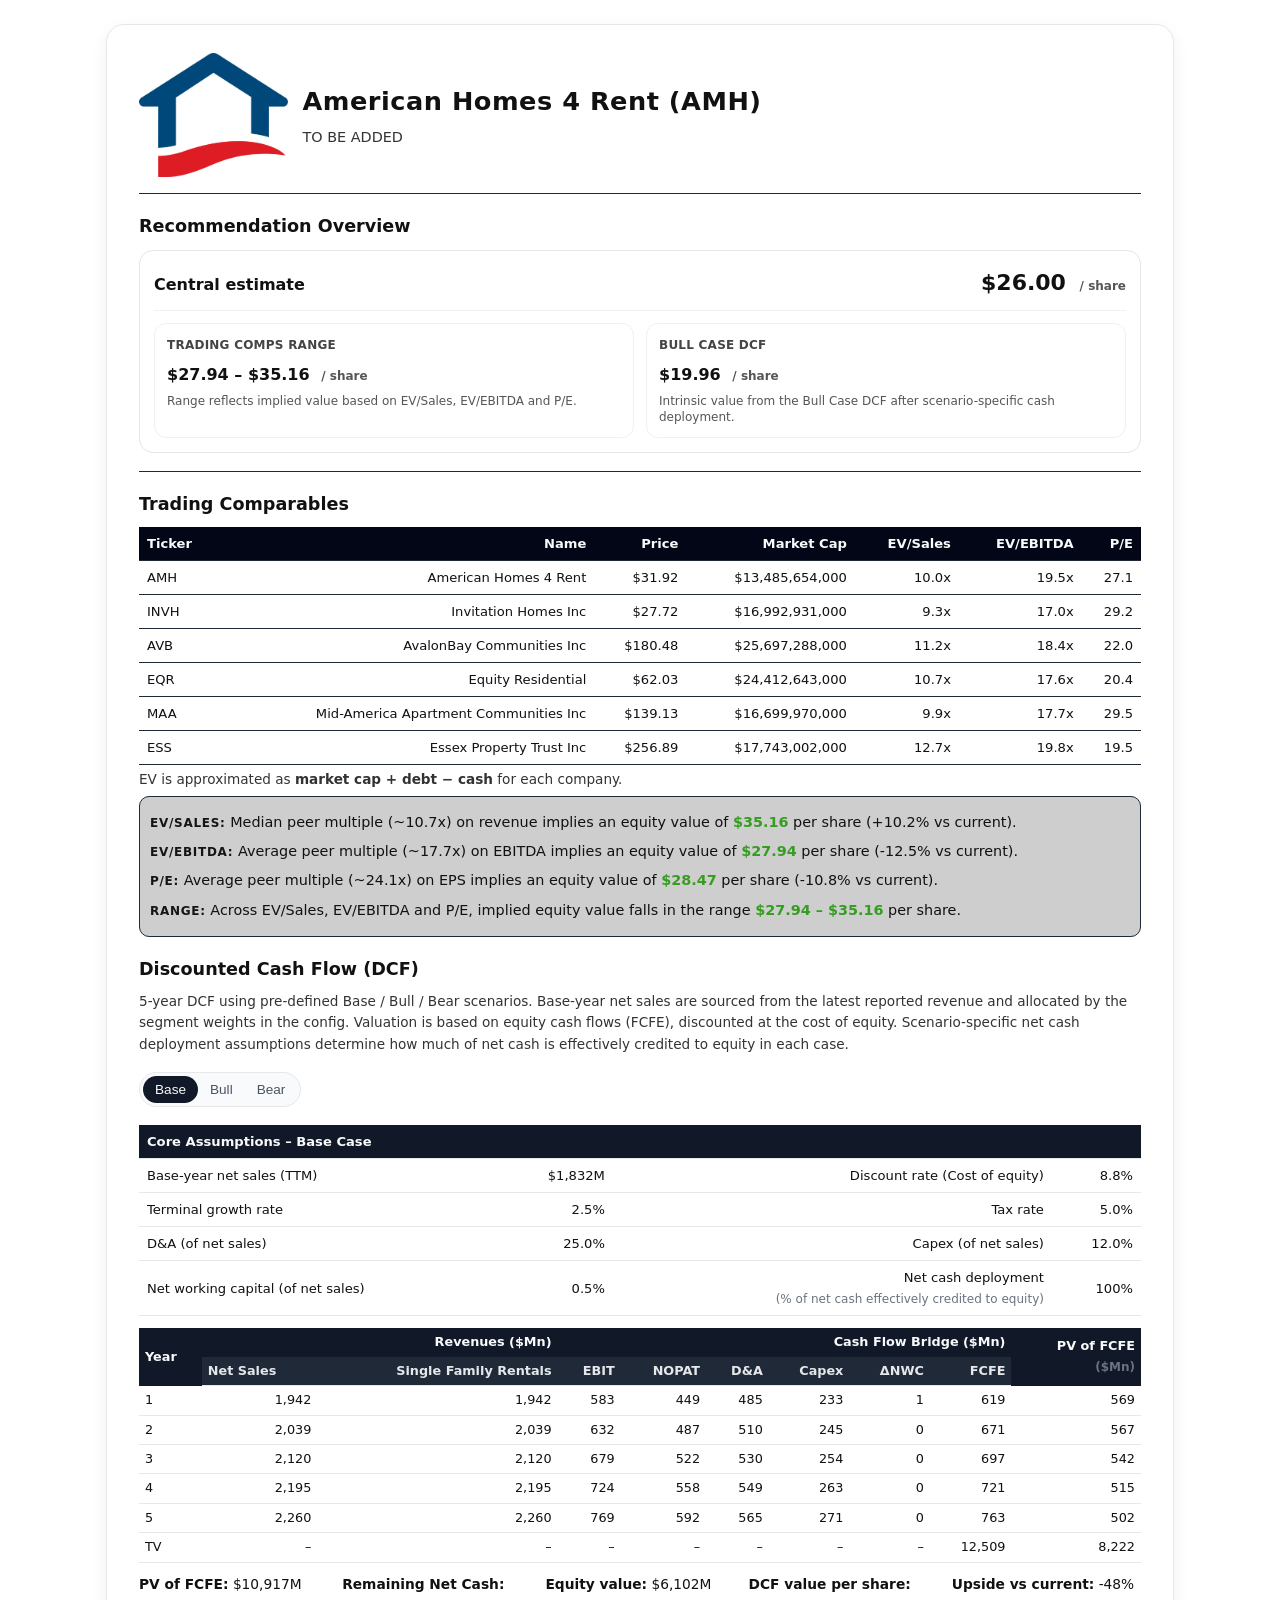
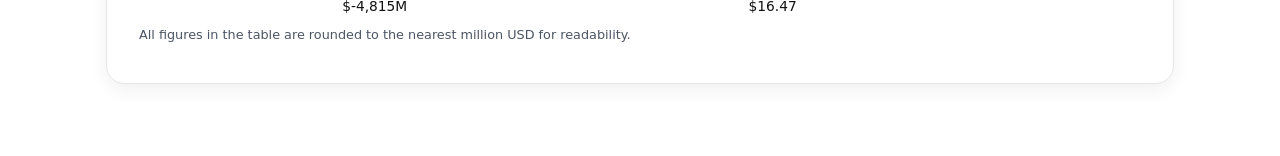
==== commit f96cbf24: "Fix the Git merg conflict blocks in each html" ====
--- a/theses/amh.html
+++ b/theses/amh.html
@@ -1,4 +1,3 @@
-<<<<<<< HEAD
 <!DOCTYPE html>
 <html lang="en">
 
@@ -1218,1229 +1217,4 @@
     document.addEventListener("DOMContentLoaded", initDcfSection);
   </script>
 
-</body>
-
-=======
-<!DOCTYPE html>
-<html lang="en">
-
-<head>
-  <meta charset="UTF-8" />
-  <title>American Homes 4 Rent (AMH) – Equity Research Note</title>
-  <meta name="viewport" content="width=device-width, initial-scale=1" />
-  <link rel="stylesheet" href="../theses/thesis.css" />
-</head>
-
-<body>
-  <main class="page">
-    <section class="card">
-      <header class="company-header">
-        <div class="title-row">
-          <div class="brand">
-            <img class="company-logo" src="../images/amh-logo.png" alt="AMH logo" loading="eager"
-              decoding="async" />
-            <div class="brand-text">
-              <h1>American Homes 4 Rent (AMH)</h1>
-                <div class="tagline">
-                    TO BE ADDED
-              </div>
-            </div>
-          </div>
-        </div>
-      </header>
-
-      <section class="valuation-overview" style="margin-top: 12px;">
-        <h2>Recommendation Overview</h2>
-
-        <div class="rec-box">
-          <div class="rec-box__top">
-            <div class="rec-box__label">Central estimate</div>
-            <div class="rec-box__value">
-              <span id="val-blend">–</span>
-              <span class="per-share">/ share</span>
-            </div>
-          </div>
-
-          <div class="rec-box__grid">
-            <div class="rec-box__item">
-              <div class="rec-box__kicker">Trading comps range</div>
-              <div class="rec-box__number">
-                <span id="val-comp-range">–</span>
-                <span class="per-share">/ share</span>
-              </div>
-              <div class="rec-box__note">
-                Range reflects implied value based on EV/Sales, EV/EBITDA and P/E.
-              </div>
-            </div>
-
-            <div class="rec-box__item">
-              <div class="rec-box__kicker">Bull Case DCF</div>
-              <div class="rec-box__number">
-                <span id="val-dcf">–</span>
-                <span class="per-share">/ share</span>
-              </div>
-              <div class="rec-box__note">
-                Intrinsic value from the Bull Case DCF after scenario-specific cash deployment.
-              </div>
-            </div>
-          </div>
-        </div>
-      </section>
-
-      <!-- Narrative sections (profile, thesis, etc.) -->
-
-      <div class="section-divider"></div>
-
-      <!-- Trading comps -->
-      <section style="margin-top: 14px;">
-        <h2>Trading Comparables</h2>
-
-        <table id="comps-table">
-          <thead>
-            <tr>
-              <th>Ticker</th>
-              <th>Name</th>
-              <th>Price</th>
-              <th>Market Cap</th>
-              <th>EV/Sales</th>
-              <th>EV/EBITDA</th>
-              <th>P/E</th>
-            </tr>
-          </thead>
-          <tbody>
-            <!-- Filled by JS -->
-          </tbody>
-        </table>
-
-        <p class="section-note">
-          EV is approximated as <strong>market cap + debt − cash</strong> for each company.
-        </p>
-
-        <div id="implied-valuation" class="metric-block">
-          <!-- Filled by JS: EV/Sales, EV/EBITDA, P/E implied prices & range -->
-        </div>
-      </section>
-
-      <!-- DCF -->
-      <section id="dcf" class="dcf-section">
-        <h2>Discounted Cash Flow (DCF)</h2>
-        <p class="section-note">
-          5-year DCF using pre-defined Base / Bull / Bear scenarios. Base-year net sales
-          are sourced from the latest reported revenue and allocated by the segment weights in the config.
-          Valuation is based on equity cash flows (FCFE), discounted at the cost of equity.
-          Scenario-specific net cash deployment assumptions determine how much of net cash
-          is effectively credited to equity in each case.
-        </p>
-
-
-        <!-- Case tabs -->
-        <div class="dcf-case-tabs" aria-label="DCF cases">
-          <button type="button" class="dcf-case-tab active" data-dcf-case="base">Base</button>
-          <button type="button" class="dcf-case-tab" data-dcf-case="bull">Bull</button>
-          <button type="button" class="dcf-case-tab" data-dcf-case="bear">Bear</button>
-        </div>
-
-        <!-- Core assumptions (full width) -->
-        <div class="dcf-core-assumptions">
-          <table class="dcf-table">
-            <thead>
-              <tr>
-                <th colspan="4">
-                  Core Assumptions – <span id="dcf-case-label">Base</span> Case
-                </th>
-              </tr>
-            </thead>
-            <tbody>
-              <tr>
-                <td>Base-year net sales (TTM)</td>
-                <td id="dcf-base-sales"></td>
-                <td>Discount rate (Cost of equity)</td>
-                <td id="dcf-assump-discount"></td>
-              </tr>
-              <tr>
-                <td>Terminal growth rate</td>
-                <td id="dcf-assump-tv"></td>
-                <td>Tax rate</td>
-                <td id="dcf-assump-tax"></td>
-              </tr>
-              <tr>
-                <td>D&amp;A (of net sales)</td>
-                <td id="dcf-assump-da"></td>
-                <td>Capex (of net sales)</td>
-                <td id="dcf-assump-capex"></td>
-              </tr>
-              <tr>
-                <td>Net working capital (of net sales)</td>
-                <td id="dcf-assump-nwc"></td>
-                <td>Net cash deployment<br><span class="dcf-sub">(% of net cash effectively credited to equity)</span>
-                </td>
-                <td id="dcf-assump-netcash"></td>
-              </tr>
-            </tbody>
-
-          </table>
-        </div>
-
-        <!-- DCF output (wide, more detailed) -->
-        <div class="dcf-output-wide">
-          <table class="dcf-results-table-wide">
-            <thead id="dcf-results-head"></thead>
-            <tbody id="dcf-results-rows">
-              <!-- filled by JS -->
-            </tbody>
-          </table>
-
-          <div class="dcf-summary">
-            <div><strong>PV of FCFE:</strong> <span id="dcf-ev"></span></div>
-            <div><strong>Remaining Net Cash:</strong> <span id="dcf-netcash"></span></div>
-            <div><strong>Equity value:</strong> <span id="dcf-equity"></span></div>
-            <div><strong>DCF value per share:</strong> <span id="dcf-price"></span></div>
-            <div><strong>Upside vs current:</strong> <span id="dcf-upside"></span></div>
-          </div>
-        </div>
-
-        <p class="dcf-note">
-          All figures in the table are rounded to the nearest million USD for readability.
-        </p>
-
-      </section>
-    </section>
-  </main>
-
-
-
-  <script>
-    // ✅ Only thing you ever change in the HTML file
-    const DEFAULT_TICKER = "AMH";
-
-    // Optional: override via URL like: gme.html?t=BBW  (no code edits needed)
-    const PAGE_TICKER =
-      (new URLSearchParams(location.search).get("t") || DEFAULT_TICKER).toUpperCase();
-
-    // Make available everywhere
-    window.PAGE_TICKER = PAGE_TICKER;
-
-    // Optional: auto-update title/header from fundamentals.json if available
-    async function hydrateCompanyHeader() {
-      try {
-        const fAll = await loadJson("../fundamentals.json");
-        const f = fAll?.[PAGE_TICKER] || fAll?.[PAGE_TICKER.toUpperCase()] || {};
-        const name = f?.name || f?.companyName || f?.Name || null;
-        const exchange = f?.exchange || f?.Exchange || "NYSE";
-
-        const title = name ? `${name} (${PAGE_TICKER})` : PAGE_TICKER;
-
-        const h1 = document.getElementById("company-name");
-        if (h1) h1.textContent = title;
-
-        const pill = document.getElementById("company-exchange-ticker");
-        if (pill) pill.textContent = `${exchange}: ${PAGE_TICKER}`;
-
-        document.title = `${title} – Equity Research Note`;
-      } catch (_) {
-        // keep existing static text if fundamentals.json missing fields
-      }
-    }
-
-    document.addEventListener("DOMContentLoaded", hydrateCompanyHeader);
-  </script>
-
-
-  <!-- COMPS + IMPLIED VALUATION SCRIPT -->
-  <script>
-    async function loadJson(url) {
-      const res = await fetch(url, { cache: "no-cache" });
-      if (!res.ok) {
-        throw new Error("Failed to load " + url + ": " + res.status);
-      }
-      return res.json();
-    }
-
-    function formatMoney0(x) {
-      if (x == null || isNaN(x)) return "–";
-      return (
-        "$" +
-        Number(x).toLocaleString("en-US", {
-          maximumFractionDigits: 0,
-          minimumFractionDigits: 0
-        })
-      );
-    }
-
-    function formatMoney2(x) {
-      if (x == null || isNaN(x)) return "–";
-      return (
-        "$" +
-        Number(x).toLocaleString("en-US", {
-          minimumFractionDigits: 2,
-          maximumFractionDigits: 2
-        })
-      );
-    }
-
-    function latestPriceFromHistory(history, symbol) {
-      const series = history.symbols && history.symbols[symbol];
-      if (!Array.isArray(series) || !series.length) return null;
-      const last = series[series.length - 1];
-      if (!last || typeof last.priceCents !== "number") return null;
-      return last.priceCents / 100;
-    }
-
-    function avgAndMedian(values) {
-      if (!Array.isArray(values) || values.length === 0) return null;
-      const avg = values.reduce((acc, x) => acc + x, 0) / values.length;
-      const sorted = [...values].sort((a, b) => a - b);
-      const mid = Math.floor(sorted.length / 2);
-      const median =
-        sorted.length % 2 === 1
-          ? sorted[mid]
-          : (sorted[mid - 1] + sorted[mid]) / 2;
-      return { avg, median };
-    }
-
-    function detectOutlierSymbols(pairs) {
-      const vals = pairs
-        .map((p) => p.value)
-        .filter((v) => Number.isFinite(v));
-      if (vals.length < 4) return new Set();
-
-      const sorted = [...vals].sort((a, b) => a - b);
-      const n = sorted.length;
-
-      const q1 = sorted[Math.floor((n - 1) * 0.25)];
-      const q3 = sorted[Math.floor((n - 1) * 0.75)];
-      const iqr = q3 - q1;
-      const lower = q1 - 1.5 * iqr;
-      const upper = q3 + 1.5 * iqr;
-
-      const out = new Set();
-      for (const { sym, value } of pairs) {
-        if (!Number.isFinite(value)) continue;
-        if (value < lower || value > upper) {
-          out.add(sym);
-        }
-      }
-      return out;
-    }
-
-    function pickImplied(impliedAvg, impliedMed, spot, stats) {
-      if (!stats) return null;
-      const diffAvg = Math.abs(impliedAvg - spot);
-      const diffMed = Math.abs(impliedMed - spot);
-      const useAvg = diffAvg <= diffMed;
-      const label = useAvg ? "Average" : "Median";
-      const multiple = useAvg ? stats.avg : stats.median;
-      const value = useAvg ? impliedAvg : impliedMed;
-      return { label, multiple, value };
-    }
-
-    async function renderComps() {
-      const ROOT = (window.PAGE_TICKER || "GME").toUpperCase();
-
-      const tableBody = document.querySelector("#comps-table tbody");
-      const impliedDiv = document.querySelector("#implied-valuation");
-      if (!tableBody || !impliedDiv) return;
-
-      tableBody.innerHTML = "";
-      impliedDiv.innerHTML = "Loading…";
-
-      // Load fundamentals + price history
-      const [fundamentals, history] = await Promise.all([
-        loadJson("../fundamentals.json"),
-        loadJson("../prices_history.json"),
-      ]);
-
-      // Load comps_config.json to define the universe
-      let compsConfig = null;
-      try {
-        compsConfig = await loadJson("../comps_config.json");
-      } catch (err) {
-        console.warn("Could not load comps_config.json; falling back to ROOT only.", err);
-      }
-
-      // Try to load thesis_targets.json for SSoT on the range (compsLow/compsHigh)
-      let thesisTargets = null;
-      try {
-        thesisTargets = await loadJson("../thesis_targets.json");
-      } catch (err) {
-        console.warn("Could not load thesis_targets.json; using JS-only comps range.", err);
-      }
-      const thesisRow = thesisTargets && (thesisTargets[ROOT] || thesisTargets[ROOT.toUpperCase()]);
-
-      // Define comps universe (including ROOT), de-duped
-      let comps = (compsConfig && compsConfig[ROOT]) || [ROOT];
-      if (!Array.isArray(comps)) comps = [ROOT];
-      comps = comps
-        .map((s) => (s == null ? "" : String(s).trim().toUpperCase()))
-        .filter(Boolean);
-
-      if (!comps.includes(ROOT)) comps.unshift(ROOT);
-
-      // de-dupe while preserving order
-      const seen = new Set();
-      comps = comps.filter((x) => (seen.has(x) ? false : (seen.add(x), true)));
-
-      // Build raw data for comps
-      const compsData = comps.map((sym) => {
-        const f = fundamentals[sym] || {};
-        const price = latestPriceFromHistory(history, sym);
-        const name = f.name || sym;
-        const mktCap = f.marketCap || 0;
-        const rev = f.revenueTtm || 0;
-        const ebitda = f.ebitdaTtm || 0;
-        const pe = f.pe || 0;
-        const cash = f.cash || 0;
-        const debt = f.totalDebt || f.debt || 0;
-
-        const evRaw = mktCap + debt - cash; // EV ≈ equity + net debt
-
-        const evSales =
-          evRaw > 0 && rev > 0 ? evRaw / rev : NaN;
-        const evEbitda =
-          evRaw > 0 && ebitda > 0 ? evRaw / ebitda : NaN;
-
-        return {
-          sym,
-          name,
-          price,
-          mktCap,
-          evSales,
-          evEbitda,
-          pe,
-          cash,
-          debt,
-          evRaw,
-          rev,
-          ebitda,
-        };
-      });
-
-      // Outlier detection per metric (exclude ROOT itself when determining peers)
-      const evSalesPairs = compsData
-        .filter((d) => d.sym !== ROOT && Number.isFinite(d.evSales))
-        .map((d) => ({ sym: d.sym, value: d.evSales }));
-
-      const evEbitdaPairs = compsData
-        .filter((d) => d.sym !== ROOT && Number.isFinite(d.evEbitda))
-        .map((d) => ({ sym: d.sym, value: d.evEbitda }));
-
-      const pePairs = compsData
-        .filter((d) => d.sym !== ROOT && d.pe > 0)
-        .map((d) => ({ sym: d.sym, value: d.pe }));
-
-      const outliersEvSales = detectOutlierSymbols(evSalesPairs);
-      const outliersEvEbitda = detectOutlierSymbols(evEbitdaPairs);
-      const outliersPe = detectOutlierSymbols(pePairs);
-
-      // Render table rows
-      compsData.forEach((d) => {
-        const tr = document.createElement("tr");
-
-        const evSalesStr = Number.isFinite(d.evSales)
-          ? d.evSales.toFixed(1) + "x"
-          : "–";
-        const evEbitdaStr = Number.isFinite(d.evEbitda)
-          ? d.evEbitda.toFixed(1) + "x"
-          : "–";
-        const peStr = d.pe > 0 ? d.pe.toFixed(1) : "–";
-
-        const evSalesCell = outliersEvSales.has(d.sym)
-          ? `<span class="outlier">${evSalesStr}</span>`
-          : evSalesStr;
-        const evEbitdaCell = outliersEvEbitda.has(d.sym)
-          ? `<span class="outlier">${evEbitdaStr}</span>`
-          : evEbitdaStr;
-        const peCell = outliersPe.has(d.sym)
-          ? `<span class="outlier">${peStr}</span>`
-          : peStr;
-
-        tr.innerHTML = `
-          <td>${d.sym}</td>
-          <td>${d.name}</td>
-          <td>${d.price != null ? formatMoney2(d.price) : "–"}</td>
-          <td>${d.mktCap ? formatMoney0(d.mktCap) : "–"}</td>
-          <td>${evSalesCell}</td>
-          <td>${evEbitdaCell}</td>
-          <td>${peCell}</td>
-        `;
-        tableBody.appendChild(tr);
-      });
-
-      // ---------- Implied valuations (for narrative) ----------
-
-      const rootData = compsData.find((d) => d.sym === ROOT) || {};
-      const priceRoot = rootData.price;
-      const mktCapRoot = rootData.mktCap || 0;
-      const fRoot = fundamentals[ROOT] || {};
-      const revRoot = fRoot.revenueTtm || 0;
-      const ebitdaRoot = fRoot.ebitdaTtm || 0;
-      const peRoot = fRoot.pe || 0;
-      const cashRoot = fRoot.cash || 0;
-      const debtRoot = fRoot.totalDebt || fRoot.debt || 0;
-
-      if (!(priceRoot != null && mktCapRoot > 0)) {
-        impliedDiv.textContent =
-          "Implied valuations not available (missing current price or market cap).";
-        return;
-      }
-
-      const sharesRoot = mktCapRoot / priceRoot;
-      const netCash = cashRoot - debtRoot;
-      const netCashPerShare = sharesRoot > 0 ? netCash / sharesRoot : 0;
-      const cashPerShare = sharesRoot > 0 ? cashRoot / sharesRoot : 0;
-
-      const lines = [];
-      const impliedPricesAll = [];
-
-      // --- EV/Sales based valuation ---
-      const peerEvSalesVals = compsData
-        .filter(
-          (d) =>
-            d.sym !== ROOT &&
-            Number.isFinite(d.evSales) &&
-            !outliersEvSales.has(d.sym)
-        )
-        .map((d) => d.evSales);
-
-      if (revRoot > 0 && sharesRoot > 0 && peerEvSalesVals.length) {
-        const stats = avgAndMedian(peerEvSalesVals);
-
-        const revenuePerShare = revRoot / sharesRoot;
-        const impliedAvgEvPerShare = stats.avg * revenuePerShare;
-        const impliedMedEvPerShare = stats.median * revenuePerShare;
-
-        // Current EV/share = equity/share + net debt/share
-        const currentEvPerShare = priceRoot - netCashPerShare;
-
-        const pick = pickImplied(
-          impliedAvgEvPerShare,
-          impliedMedEvPerShare,
-          currentEvPerShare,
-          stats
-        );
-
-        if (pick) {
-          // Convert EV to equity price per share by adding net cash per share
-          const equityPrice = pick.value + netCashPerShare;
-          const diffPct = (equityPrice / priceRoot - 1) * 100;
-
-          impliedPricesAll.push(equityPrice);
-
-          lines.push(
-            `<p><span class="metric-label">EV/Sales:</span> ${pick.label} peer ` +
-            `multiple (~${pick.multiple.toFixed(
-              1
-            )}x) on revenue implies an equity value of ` +
-            `<span class="highlight">${formatMoney2(
-              equityPrice
-            )}</span> per share ` +
-            `(${diffPct >= 0 ? "+" : ""}${diffPct.toFixed(
-              1
-            )}% vs current).</p>`
-          );
-        }
-      } else {
-        lines.push(
-          `<p><span class="metric-label">EV/Sales:</span> Implied value not available ` +
-          `(missing revenue or usable peer EV/Sales).</p>`
-        );
-      }
-
-      // --- EV/EBITDA based valuation ---
-      const peerEvEbitdaVals = compsData
-        .filter(
-          (d) =>
-            d.sym !== ROOT &&
-            Number.isFinite(d.evEbitda) &&
-            !outliersEvEbitda.has(d.sym)
-        )
-        .map((d) => d.evEbitda);
-
-      if (ebitdaRoot > 0 && sharesRoot > 0 && peerEvEbitdaVals.length) {
-        const stats = avgAndMedian(peerEvEbitdaVals);
-
-        const ebitdaPerShare = ebitdaRoot / sharesRoot;
-        const impliedAvgEvPerShare = stats.avg * ebitdaPerShare;
-        const impliedMedEvPerShare = stats.median * ebitdaPerShare;
-
-        const currentEvPerShare = priceRoot - netCashPerShare;
-
-        const pick = pickImplied(
-          impliedAvgEvPerShare,
-          impliedMedEvPerShare,
-          currentEvPerShare,
-          stats
-        );
-
-        if (pick) {
-          const equityPrice = pick.value + netCashPerShare;
-          const diffPct = (equityPrice / priceRoot - 1) * 100;
-
-          impliedPricesAll.push(equityPrice);
-
-          lines.push(
-            `<p><span class="metric-label">EV/EBITDA:</span> ${pick.label} peer ` +
-            `multiple (~${pick.multiple.toFixed(
-              1
-            )}x) on EBITDA implies an equity value of ` +
-            `<span class="highlight">${formatMoney2(
-              equityPrice
-            )}</span> per share ` +
-            `(${diffPct >= 0 ? "+" : ""}${diffPct.toFixed(
-              1
-            )}% vs current).</p>`
-          );
-        }
-      } else {
-        lines.push(
-          `<p><span class="metric-label">EV/EBITDA:</span> Implied value not available ` +
-          `(missing EBITDA or usable peer EV/EBITDA).</p>`
-        );
-      }
-
-      // --- P/E based valuation ---
-      const peerPeVals = compsData
-        .filter(
-          (d) => d.sym !== ROOT && d.pe > 0 && !outliersPe.has(d.sym)
-        )
-        .map((d) => d.pe);
-
-      if (peRoot > 0 && peerPeVals.length) {
-        const stats = avgAndMedian(peerPeVals);
-
-        // Very rough EPS estimate from current price and ROOT's own P/E
-        const epsRoot = priceRoot / peRoot;
-
-        const impliedAvgPrice = stats.avg * epsRoot;
-        const impliedMedPrice = stats.median * epsRoot;
-
-        const pick = pickImplied(
-          impliedAvgPrice,
-          impliedMedPrice,
-          priceRoot,
-          stats
-        );
-
-        if (pick) {
-          const equityPrice = pick.value; // P/E already equity-based
-          const diffPct = (equityPrice / priceRoot - 1) * 100;
-
-          impliedPricesAll.push(equityPrice);
-
-          lines.push(
-            `<p><span class="metric-label">P/E:</span> ${pick.label} peer ` +
-            `multiple (~${pick.multiple.toFixed(
-              1
-            )}x) on EPS implies an equity value of ` +
-            `<span class="highlight">${formatMoney2(
-              equityPrice
-            )}</span> per share ` +
-            `(${diffPct >= 0 ? "+" : ""}${diffPct.toFixed(
-              1
-            )}% vs current).</p>`
-          );
-        }
-      } else {
-        lines.push(
-          `<p><span class="metric-label">P/E:</span> Implied value not available ` +
-          `(missing P/E or usable peer P/E multiples).</p>`
-        );
-      }
-
-      // --- Final range (multiples-based), using thesis_targets if available ---
-
-      let jsLow = null;
-      let jsHigh = null;
-      if (impliedPricesAll.length) {
-        jsLow = Math.min(...impliedPricesAll);
-        jsHigh = Math.max(...impliedPricesAll);
-      }
-
-      let rangeLow = null;
-      let rangeHigh = null;
-
-      // Prefer Python-computed values from thesis_targets.json
-      if (
-        thesisRow &&
-        typeof thesisRow.compsLow === "number" &&
-        typeof thesisRow.compsHigh === "number" &&
-        isFinite(thesisRow.compsLow) &&
-        isFinite(thesisRow.compsHigh)
-      ) {
-        rangeLow = thesisRow.compsLow;
-        rangeHigh = thesisRow.compsHigh;
-      } else if (
-        jsLow != null &&
-        jsHigh != null &&
-        isFinite(jsLow) &&
-        isFinite(jsHigh)
-      ) {
-        // Fallback to local JS-computed range if thesis_targets not available
-        rangeLow = jsLow;
-        rangeHigh = jsHigh;
-      }
-
-      if (rangeLow != null && rangeHigh != null) {
-        // Store into global so the header overview can use the same numbers
-        window.__compRange = {
-          low: rangeLow,
-          high: rangeHigh,
-          netCashPerShare,
-          cashPerShare,
-          spot: priceRoot
-        };
-        window.__gmeCompRange = window.__compRange;
-
-        if (typeof updateValuationOverview === "function") {
-          updateValuationOverview();
-        }
-
-        lines.push(
-          `<p><span class="metric-label">Range:</span> ` +
-          `Across EV/Sales, EV/EBITDA and P/E, implied equity value ` +
-          `falls in the range <span class="highlight">${formatMoney2(
-            rangeLow
-          )} – ${formatMoney2(
-            rangeHigh
-          )}</span> per share.`
-        );
-      } else {
-        lines.push(
-          `<p><span class="metric-label">Range (multiples-based):</span> ` +
-          `No usable implied prices could be computed from the current ` +
-          `peer set and fundamentals snapshot.</p>`
-        );
-      }
-
-      impliedDiv.innerHTML = lines.join("");
-    }
-
-
-    document.addEventListener("DOMContentLoaded", () => {
-      renderComps().catch((err) => {
-        console.error(err);
-        const impliedDiv = document.querySelector("#implied-valuation");
-        if (impliedDiv) {
-          impliedDiv.textContent =
-            "Error loading comps / implied valuation data (see console).";
-        }
-      });
-    });
-  </script>
-
-  <script>
-    // ---------- DCF (FCFE-driven; sourced from JSON outputs) ----------
-
-    const DCF_TICKER = (window.PAGE_TICKER || "GME").toUpperCase();
-
-    let DCF_SEG_WEIGHTS = {
-      collectibles: 0.19,
-      hardware: 0.55,
-      software: 0.26
-    };
-
-    let DCF_CASES = {};
-    let DCF_ACTIVE_CASE = "base";
-
-    let __thesisTargets = null;
-    let __dcfConfig = null;
-    let __fundamentals = null;
-    let __dcfDetails = null; // optional: year-by-year rows (see note at bottom)
-
-    function dcfHasNumber(x) {
-      return typeof x === "number" && isFinite(x);
-    }
-
-    function dcfFmtMillionsNoDec(x) {
-      if (!dcfHasNumber(x)) return "–";
-      return x.toLocaleString("en-US", { maximumFractionDigits: 0 });
-    }
-
-    function dcfFmtMillionsLabel(x) {
-      if (!dcfHasNumber(x)) return "–";
-      return "$" + dcfFmtMillionsNoDec(x) + "M";
-    }
-
-    function dcfFmtPercent(x, digits = 1) {
-      if (!dcfHasNumber(x)) return "–";
-      return x.toFixed(digits) + "%";
-    }
-
-    function dcfGetCaseConfig(tickerCfg, caseKey) {
-      const cases = tickerCfg && (tickerCfg.cases || tickerCfg.DCF_CASES || tickerCfg.dcfCases);
-      if (cases && typeof cases === "object") return cases[caseKey] || null;
-      // allow flat structure fallback
-      return (tickerCfg && tickerCfg[caseKey]) || null;
-    }
-
-    function dcfSched(arr, idx, fallback = 0) {
-      if (!Array.isArray(arr) || arr.length === 0) return fallback;
-      if (idx < arr.length) return arr[idx];
-      return arr[arr.length - 1];
-    }
-
-    async function tryLoadJson(url) {
-      try {
-        return await loadJson(url);
-      } catch (e) {
-        return null;
-      }
-    }
-
-    async function loadThesisTargetsOnce() {
-      if (__thesisTargets) return __thesisTargets;
-      __thesisTargets = await loadJson("../thesis_targets.json");
-      return __thesisTargets;
-    }
-
-    function getThesisRow() {
-      return (__thesisTargets && (__thesisTargets[DCF_TICKER] || __thesisTargets[DCF_TICKER.toUpperCase()])) || null;
-    }
-
-    function getSpotFromAnywhere() {
-      const row = getThesisRow();
-      if (row && dcfHasNumber(row.spot)) return row.spot;
-      if (window.__compRange && dcfHasNumber(window.__compRange.spot)) return window.__compRange.spot;
-      if (window.__gmeCompRange && dcfHasNumber(window.__gmeCompRange.spot)) return window.__gmeCompRange.spot;
-      return null;
-    }
-
-    function getDcfPriceForCase(caseKey) {
-      const row = getThesisRow();
-      if (!row) return null;
-
-      if (caseKey === "base" && dcfHasNumber(row.dcfBase)) return row.dcfBase;
-      if (caseKey === "bull" && dcfHasNumber(row.dcfBull)) return row.dcfBull;
-      if (caseKey === "bear" && dcfHasNumber(row.dcfBear)) return row.dcfBear;
-
-      // optional alt keys (if you ever rename)
-      const alt = row.dcf && row.dcf[caseKey];
-      if (dcfHasNumber(alt)) return alt;
-
-      return null;
-    }
-
-    function getDetailsForCase(caseKey) {
-      // optional structure:
-      // { "GME": { "base": { "discountRatePct": 12.3, "rows": [...] }, "bull": {...} } }
-      const t = (__dcfDetails && (__dcfDetails[DCF_TICKER] || __dcfDetails[DCF_TICKER.toUpperCase()])) || null;
-      if (!t) return null;
-      if (t.cases && t.cases[caseKey]) return t.cases[caseKey];
-      return t[caseKey] || null;
-    }
-
-    function updateValuationOverview() {
-      const compEl = document.getElementById("val-comp-range");
-      const dcfEl = document.getElementById("val-dcf");
-      const blendEl = document.getElementById("val-blend");
-      const centralLabel = document.getElementById("central-estimate-inline");
-
-      // comps range comes from the comps script (already using thesis_targets.json)
-      const cr = window.__compRange || window.__gmeCompRange;
-      if (compEl && cr) {
-        const low = cr.low;
-        const high = cr.high;
-        if (dcfHasNumber(low) && dcfHasNumber(high)) {
-          compEl.textContent = `${formatMoney2(low)} – ${formatMoney2(high)}`;
-        }
-      }
-
-      const row = getThesisRow();
-      if (!row) return;
-
-      // DCF shown in the header = Bull DCF (single number)
-      if (dcfEl && dcfHasNumber(row.dcfBull)) {
-        dcfEl.textContent = formatMoney2(row.dcfBull);
-        window.__dcfBull = row.dcfBull;
-        window.__gmeDcfBull = row.dcfBull;
-      }
-
-      // Central estimate = whatever Python computed (already rounded)
-      if (blendEl && dcfHasNumber(row.centralEstimate)) {
-        blendEl.textContent = formatMoney2(row.centralEstimate);
-      }
-
-      if (centralLabel && dcfHasNumber(row.centralEstimate)) {
-        centralLabel.textContent = formatMoney2(row.centralEstimate);
-      }
-    }
-
-    function prettySegName(key) {
-      return String(key)
-        .replace(/[_\-]+/g, " ")
-        .replace(/([a-z])([A-Z])/g, "$1 $2")
-        .replace(/\b\w/g, (c) => c.toUpperCase());
-    }
-
-    function slug(s) {
-      return String(s).toLowerCase().replace(/[^a-z0-9]+/g, "");
-    }
-
-    function getSegmentsForCase(caseKey) {
-      const caseCfg = DCF_CASES[caseKey] || {};
-
-      // Prefer growthSchedule keys
-      const gs = caseCfg.growthSchedule;
-      if (gs && typeof gs === "object" && !Array.isArray(gs)) {
-        return Object.keys(gs).slice(0, 3);
-      }
-
-      // Fallback: segmentWeights keys
-      if (DCF_SEG_WEIGHTS && typeof DCF_SEG_WEIGHTS === "object") {
-        const keys = Object.keys(DCF_SEG_WEIGHTS).filter((k) => dcfHasNumber(DCF_SEG_WEIGHTS[k]));
-        if (keys.length) return keys.slice(0, 3);
-      }
-
-      // Fallback: details rows segments object
-      const det = getDetailsForCase(caseKey);
-      const rows = det && (det.rows || det.years);
-      if (Array.isArray(rows) && rows.length && rows[0] && rows[0].segments) {
-        return Object.keys(rows[0].segments).slice(0, 3);
-      }
-
-      return [];
-    }
-
-    function getSegmentWeight(segKey, segs) {
-      if (DCF_SEG_WEIGHTS && typeof DCF_SEG_WEIGHTS === "object") {
-        if (dcfHasNumber(DCF_SEG_WEIGHTS[segKey])) return DCF_SEG_WEIGHTS[segKey];
-
-        const target = slug(segKey);
-        for (const [k, v] of Object.entries(DCF_SEG_WEIGHTS)) {
-          if (slug(k) === target && dcfHasNumber(v)) return v;
-        }
-      }
-      // fallback: equal weight if weights missing
-      if (Array.isArray(segs) && segs.length) return 1 / segs.length;
-      return null;
-    }
-
-    function getSegmentValue(r, segKey, totalSalesMn, segs) {
-      const target = slug(segKey);
-
-      // 1) Check common object holders first (supports both object and array forms)
-      const holders = [
-        "segments",
-        "segmentSalesMn",
-        "segmentRevenuesMn",
-        "revenueBySegmentMn",
-        "salesBySegmentMn",
-        "segmentSales",
-        "segmentRevenues",
-        "revenueBySegment",
-        "salesBySegment",
-      ];
-
-      for (const h of holders) {
-        const obj = r && r[h];
-        if (!obj) continue;
-
-        // array form: assume same ordering as segs
-        if (Array.isArray(obj) && Array.isArray(segs)) {
-          const idx = segs.indexOf(segKey);
-          if (idx >= 0 && dcfHasNumber(obj[idx])) return obj[idx];
-        }
-
-        // object form: direct key or slug-match
-        if (obj && typeof obj === "object" && !Array.isArray(obj)) {
-          if (dcfHasNumber(obj[segKey])) return obj[segKey];
-          for (const [k, v] of Object.entries(obj)) {
-            if (slug(k) === target && dcfHasNumber(v)) return v;
-          }
-        }
-      }
-
-      // 2) Legacy flat fields (e.g., collectiblesMn)
-      const mnKey = segKey + "Mn";
-      if (r && dcfHasNumber(r[mnKey])) return r[mnKey];
-      if (r && dcfHasNumber(r[segKey])) return r[segKey];
-
-      // 3) Last resort: derive from total sales using weights
-      if (dcfHasNumber(totalSalesMn)) {
-        const w = getSegmentWeight(segKey, segs);
-        if (dcfHasNumber(w)) return totalSalesMn * w;
-      }
-
-      return null;
-    }
-
-
-    function renderWideDcfHeader(caseKey) {
-      const thead = document.getElementById("dcf-results-head");
-      if (!thead) return;
-
-      const segs = getSegmentsForCase(caseKey);
-      const revColspan = 1 + segs.length;
-
-      thead.innerHTML = `
-        <tr>
-          <th rowspan="2">Year</th>
-          <th colspan="${revColspan}">Revenues ($Mn)</th>
-          <th colspan="6">Cash Flow Bridge ($Mn)</th>
-          <th rowspan="2">PV of FCFE<br><span class="dcf-sub">($Mn)</span></th>
-        </tr>
-        <tr>
-          <th>Net Sales</th>
-          ${segs.map(s => `<th>${prettySegName(s)}</th>`).join("")}
-          <th>EBIT</th>
-          <th>NOPAT</th>
-          <th>D&amp;A</th>
-          <th>Capex</th>
-          <th>ΔNWC</th>
-          <th>FCFE</th>
-        </tr>
-      `;
-    }
-
-    function dcfRenderAssumptions(caseKey) {
-      const caseCfg = (DCF_CASES && DCF_CASES[caseKey]) || {};
-
-      const setText = (id, value) => {
-        const el = document.getElementById(id);
-        if (el) el.textContent = value;
-      };
-
-      const hasNum = (x) => typeof x === "number" && isFinite(x);
-
-      const fmtMillionsLabel = (mn) => {
-        if (!hasNum(mn)) return "–";
-        return "$" + mn.toLocaleString("en-US", { maximumFractionDigits: 0 }) + "M";
-      };
-
-      const fmtPct = (x, d = 1) => (hasNum(x) ? x.toFixed(d) + "%" : "–");
-
-      // Label
-      setText("dcf-case-label", caseCfg.label || (caseKey[0].toUpperCase() + caseKey.slice(1)));
-
-      // ---------- Base-year net sales (TTM) ----------
-      // Support both shapes:
-      //   fundamentals["GME"]
-      //   fundamentals.symbols["GME"]
-      const f =
-        (__fundamentals && (__fundamentals[DCF_TICKER] || __fundamentals[DCF_TICKER.toUpperCase()])) ||
-        (__fundamentals &&
-          __fundamentals.symbols &&
-          (__fundamentals.symbols[DCF_TICKER] || __fundamentals.symbols[DCF_TICKER.toUpperCase()])) ||
-        {};
-
-      // Support common keys
-      const revenueTtm =
-        (hasNum(f.revenueTtm) && f.revenueTtm) ||
-        (hasNum(f.revenueTTM) && f.revenueTTM) ||
-        (hasNum(f.revenue) && f.revenue) ||
-        null;
-
-      const sales0Mn = hasNum(revenueTtm) ? revenueTtm / 1_000_000.0 : null;
-      setText("dcf-base-sales", hasNum(sales0Mn) ? fmtMillionsLabel(sales0Mn) : "–");
-
-      // ---------- Discount rate (Cost of equity) ----------
-      // Prefer dcf_details.json (generated by Python), fallback to "–"
-      const det = getDetailsForCase ? getDetailsForCase(caseKey) : null;
-      const kePct =
-        (det && (det.costOfEquityPct ?? det.kePct ?? det.discountRatePct ?? det.discountRate)) ??
-        null;
-
-      setText("dcf-assump-discount", hasNum(kePct) ? fmtPct(kePct, 1) : "–");
-
-      // Terminal growth
-      setText("dcf-assump-tv", hasNum(caseCfg.terminalGrowth) ? fmtPct(caseCfg.terminalGrowth, 1) : "–");
-
-      // Rest of core assumptions
-      setText("dcf-assump-tax", hasNum(caseCfg.taxRate) ? fmtPct(caseCfg.taxRate, 1) : "–");
-      setText("dcf-assump-da", hasNum(caseCfg.daPct) ? fmtPct(caseCfg.daPct, 1) : "–");
-      setText("dcf-assump-capex", hasNum(caseCfg.capexPct) ? fmtPct(caseCfg.capexPct, 1) : "–");
-      setText("dcf-assump-nwc", hasNum(caseCfg.nwcPct) ? fmtPct(caseCfg.nwcPct, 1) : "–");
-
-      const m = caseCfg.netCashMultiplier;
-      setText("dcf-assump-netcash", hasNum(m) ? Math.round(m * 100) + "%" : "–");
-    }
-
-    function dcfRenderRows(caseKey) {
-      const tbody = document.getElementById("dcf-results-rows");
-      if (!tbody) return;
-
-      // Build the header for this case
-      renderWideDcfHeader(caseKey);
-
-      const details = getDetailsForCase(caseKey);
-      const rows = details && (details.rows || details.years);
-      const segs = getSegmentsForCase(caseKey);
-
-      const totalCols = 1 + (1 + segs.length) + 6 + 1;
-
-      if (!Array.isArray(rows) || rows.length === 0) {
-        tbody.innerHTML =
-          `<tr><td colspan="${totalCols}">DCF detail rows are not available. Generate an optional <code>dcf_details.json</code> in your pipeline if you want the year-by-year table populated.</td></tr>`;
-        return;
-      }
-
-      const html = rows
-        .map((r) => {
-          const year = r.year ?? r.label ?? "–";
-
-          const sales = r.salesMn ?? r.sales ?? r.netSalesMn;
-
-          const ebit = r.ebitMn ?? r.ebit;
-          const nopat = r.nopatMn ?? r.nopat;
-          const da = r.daMn ?? r.da;
-          const capex = r.capexMn ?? r.capex;
-          const dnwc = r.deltaNwcMn ?? r.deltaNwc;
-          const fcfe = r.fcfeMn ?? r.fcfe ?? r.fcfMn ?? r.fcf;
-          const pv = r.pvMn ?? r.pv;
-
-          const segCells = segs.map((segKey) => {
-          const v = getSegmentValue(r, segKey, sales, segs);
-          return `<td>${dcfHasNumber(v) ? dcfFmtMillionsNoDec(v) : "–"}</td>`;
-          }).join("");
-
-
-          const isTv = String(year).toUpperCase() === "TV";
-          return `
-          <tr class="${isTv ? "terminal-row" : ""}">
-            <td>${year}</td>
-            <td>${dcfHasNumber(sales) ? dcfFmtMillionsNoDec(sales) : "–"}</td>
-            ${segCells}
-            <td>${dcfHasNumber(ebit) ? dcfFmtMillionsNoDec(ebit) : "–"}</td>
-            <td>${dcfHasNumber(nopat) ? dcfFmtMillionsNoDec(nopat) : "–"}</td>
-            <td>${dcfHasNumber(da) ? dcfFmtMillionsNoDec(da) : "–"}</td>
-            <td>${dcfHasNumber(capex) ? dcfFmtMillionsNoDec(capex) : "–"}</td>
-            <td>${dcfHasNumber(dnwc) ? dcfFmtMillionsNoDec(dnwc) : "–"}</td>
-            <td>${dcfHasNumber(fcfe) ? dcfFmtMillionsNoDec(fcfe) : "–"}</td>
-            <td>${dcfHasNumber(pv) ? dcfFmtMillionsNoDec(pv) : "–"}</td>
-          </tr>
-        `;
-        })
-        .join("");
-
-      tbody.innerHTML = html;
-    }
-
-    function dcfRenderSummary(caseKey) {
-      const caseCfg = DCF_CASES[caseKey] || {};
-      const dcfPrice = getDcfPriceForCase(caseKey);
-
-      const spot = getSpotFromAnywhere();
-      const f = __fundamentals && (__fundamentals[DCF_TICKER] || __fundamentals[DCF_TICKER.toUpperCase()]) || {};
-
-      const cash = f.cash;
-      const debt = f.debt ?? f.totalDebt;
-      const netCash = (dcfHasNumber(cash) ? cash : 0) - (dcfHasNumber(debt) ? debt : 0); // absolute $
-      const netCashMult = dcfHasNumber(caseCfg.netCashMultiplier) ? caseCfg.netCashMultiplier : 1.0;
-      const netCashEff = netCash * netCashMult;
-
-      // Shares: prefer explicit sharesOutstanding, else marketCap / spot
-      let shares = null;
-      if (dcfHasNumber(f.sharesOutstanding) && f.sharesOutstanding > 0) {
-        shares = f.sharesOutstanding;
-      } else if (dcfHasNumber(f.marketCap) && f.marketCap > 0 && dcfHasNumber(spot) && spot > 0) {
-        shares = f.marketCap / spot;
-      }
-
-      const equityValue = dcfHasNumber(dcfPrice) && dcfHasNumber(shares) ? dcfPrice * shares : null;
-      const pvFcfe = dcfHasNumber(equityValue) ? (equityValue - netCashEff) : null;
-
-      const evEl = document.getElementById("dcf-ev");
-      if (evEl) evEl.textContent = dcfHasNumber(pvFcfe) ? dcfFmtMillionsLabel(pvFcfe / 1_000_000.0) : "–";
-
-      const ncEl = document.getElementById("dcf-netcash");
-      if (ncEl) ncEl.textContent = dcfFmtMillionsLabel(netCashEff / 1_000_000.0);
-
-      const eqEl = document.getElementById("dcf-equity");
-      if (eqEl) eqEl.textContent = dcfHasNumber(equityValue) ? dcfFmtMillionsLabel(equityValue / 1_000_000.0) : "–";
-
-      const priceEl = document.getElementById("dcf-price");
-      if (priceEl) priceEl.textContent = dcfHasNumber(dcfPrice) ? formatMoney2(dcfPrice) : "–";
-
-      const upEl = document.getElementById("dcf-upside");
-      if (upEl) {
-        if (dcfHasNumber(dcfPrice) && dcfHasNumber(spot) && spot > 0) {
-          const up = (dcfPrice / spot - 1) * 100;
-          upEl.textContent = (up >= 0 ? "+" : "") + up.toFixed(0) + "%";
-        } else {
-          upEl.textContent = "–";
-        }
-      }
-
-      // Keep globals for any other parts of the page that still expect them
-      if (caseKey === "base" && dcfHasNumber(dcfPrice)) window.__gmeDcfBase = dcfPrice;
-      if (caseKey === "bull" && dcfHasNumber(dcfPrice)) window.__gmeDcfBull = dcfPrice;
-      if (caseKey === "bear" && dcfHasNumber(dcfPrice)) window.__gmeDcfBear = dcfPrice;
-    }
-
-    function renderCase(caseKey) {
-      if (!DCF_CASES[caseKey]) return;
-      dcfRenderAssumptions(caseKey);
-      dcfRenderRows(caseKey);
-      dcfRenderSummary(caseKey);
-      updateValuationOverview();
-    }
-
-    async function initDcfSection() {
-      const section = document.getElementById("dcf");
-      if (!section) return;
-
-      try {
-        await loadThesisTargetsOnce();
-      } catch (e) {
-        console.error("Failed to load thesis_targets.json:", e);
-        return;
-      }
-
-      const dcfCfgAll = await loadJson("../dcf_config.json");
-      __dcfConfig = dcfCfgAll;
-
-      __fundamentals = await loadJson("../fundamentals.json");
-
-      // Optional: if you generate this file, the year-by-year table will populate automatically
-      __dcfDetails = await tryLoadJson("../dcf_details.json");
-
-      const tickerCfg = dcfCfgAll && (dcfCfgAll[DCF_TICKER] || dcfCfgAll[DCF_TICKER.toUpperCase()]);
-      if (!tickerCfg) {
-        console.warn("No DCF config for", DCF_TICKER, "in dcf_config.json");
-        return;
-      }
-
-      if (tickerCfg.segmentWeights) {
-        DCF_SEG_WEIGHTS = tickerCfg.segmentWeights;
-      }
-
-      const cases = tickerCfg.cases || tickerCfg.DCF_CASES || tickerCfg.dcfCases;
-      if (!cases) {
-        console.warn("DCF config for", DCF_TICKER, "missing 'cases' key.");
-        return;
-      }
-
-      DCF_CASES = cases;
-
-      // Initial render (Base tab visible by default)
-      if (!DCF_CASES[DCF_ACTIVE_CASE]) {
-        DCF_ACTIVE_CASE = Object.keys(DCF_CASES)[0] || "base";
-      }
-
-      // Wire tabs
-      const tabs = document.querySelectorAll(".dcf-case-tab");
-      tabs.forEach((tab) => {
-        tab.addEventListener("click", () => {
-          const caseKey = tab.getAttribute("data-dcf-case");
-          if (!DCF_CASES[caseKey]) return;
-          DCF_ACTIVE_CASE = caseKey;
-          tabs.forEach((t) => t.classList.remove("active"));
-          tab.classList.add("active");
-          renderCase(caseKey);
-        });
-      });
-
-      // Render
-      renderCase(DCF_ACTIVE_CASE);
-
-      // Ensure overview box is consistent immediately
-      updateValuationOverview();
-    }
-
-    document.addEventListener("DOMContentLoaded", initDcfSection);
-  </script>
-
-</body>
-
->>>>>>> eedc683f54f207075398e339bfe5f027bc8bfa38
-</html>+</body>
--- a/theses/thesis.css
+++ b/theses/thesis.css
@@ -1,4 +1,3 @@
-<<<<<<< HEAD
 :root {
     --bg: #020617;
     --card-bg: #020617;
@@ -520,527 +519,4 @@
 .dcf-sub {
     font-size: 0.75rem;
     color: #6b7280;
-=======
-:root {
-    --bg: #020617;
-    --card-bg: #020617;
-    --accent: #38bdf8;
-    --accent-soft: rgba(56, 189, 248, 0.12);
-    --text: #e5e7eb;
-    --muted: #9ca3af;
-    --border: #1f2937;
-    --danger: #f97373;
-    --success: #4ade80;
-    --table-header-bg: #020617;
-    --table-header-text: #f9fafb;
-}
-
-* {
-    box-sizing: border-box;
-}
-
-body {
-    margin: 0;
-    font-family: system-ui, -apple-system, BlinkMacSystemFont, "Segoe UI", sans-serif;
-    background: radial-gradient(circle at top, #0b1120 0, #020617 55%);
-    color: var(--text);
-    line-height: 1.6;
-}
-
-.page {
-    max-width: 1100px;
-    margin: 24px auto 40px;
-    padding: 0 16px 32px;
-}
-
-.card {
-    background: var(--card-bg);
-    border-radius: 18px;
-    box-shadow: 0 18px 45px rgba(15, 23, 42, 0.4);
-    padding: 20px 20px 28px;
-    border: 1px solid rgba(148, 163, 184, 0.25);
-}
-
-@media (min-width: 768px) {
-    .card {
-        padding: 28px 32px 32px;
-    }
-}
-
-a {
-    color: var(--accent);
-    text-decoration: none;
-}
-
-a:hover {
-    text-decoration: underline;
-}
-
-header {
-    border-bottom: 1px solid var(--border);
-    padding-bottom: 16px;
-    margin-bottom: 18px;
-}
-
-.title-row {
-    display: flex;
-    flex-wrap: wrap;
-    justify-content: space-between;
-    gap: 8px;
-    align-items: center;
-}
-
-h1 {
-    font-size: 1.6rem;
-    margin: 0;
-    letter-spacing: 0.02em;
-}
-
-.tagline {
-    font-size: 0.9rem;
-    color: var(--muted);
-    margin-top: 4px;
-}
-
-.ticker-tag {
-    display: flex;
-    flex-direction: column;
-    align-items: flex-end;
-    gap: 4px;
-    font-size: 0.85rem;
-    color: var(--muted);
-}
-
-.ticker-pill {
-    display: inline-flex;
-    align-items: center;
-    padding: 4px 10px;
-    border-radius: 999px;
-    border: 1px solid var(--accent);
-    font-size: 0.8rem;
-    color: var(--accent);
-    background: rgba(56, 189, 248, 0.08);
-}
-
-h2 {
-    font-size: 1.1rem;
-    margin: 18px 0 8px;
-}
-
-h3 {
-    font-size: 0.98rem;
-    margin: 12px 0 6px;
-    color: var(--muted);
-}
-
-p {
-    font-size: 0.9rem;
-    margin: 6px 0;
-}
-
-ul {
-    font-size: 0.88rem;
-    padding-left: 18px;
-    margin: 6px 0 10px;
-}
-
-li+li {
-    margin-top: 3px;
-}
-
-.section-note {
-    font-size: 0.85rem;
-    color: var(--muted);
-    margin-top: 4px;
-}
-
-.section-grid {
-    display: grid;
-    grid-template-columns: minmax(0, 1.1fr) minmax(0, 1fr);
-    gap: 20px;
-    margin-top: 12px;
-}
-
-@media (max-width: 800px) {
-    .section-grid {
-        grid-template-columns: minmax(0, 1fr);
-    }
-}
-
-.pill-row {
-    display: flex;
-    flex-wrap: wrap;
-    gap: 6px;
-    margin-top: 6px;
-}
-
-.pill {
-    font-size: 0.78rem;
-    padding: 3px 9px;
-    border-radius: 999px;
-    border: 1px solid var(--border);
-    background: #020617;
-    color: var(--muted);
-}
-
-.metrics-row {
-    display: flex;
-    flex-wrap: wrap;
-    gap: 12px;
-    margin-top: 6px;
-    font-size: 0.86rem;
-}
-
-.metric-block {
-    padding: 8px 10px;
-    border-radius: 10px;
-    border: 1px solid var(--border);
-    background: rgba(201, 201, 201, 0.9);
-    min-width: 150px;
-}
-
-.metric-label {
-    font-size: 0.75rem;
-    color: rgba(0, 0, 0, 0.9);
-    font-weight: 800;
-    text-transform: uppercase;
-    letter-spacing: 0.06em;
-}
-
-.metric-value {
-    font-size: 1.0rem;
-    font-weight: 600;
-}
-
-.metric-note {
-    font-size: 0.75rem;
-    color: var(--muted);
-    margin-top: 2px;
-}
-
-table {
-    width: 100%;
-    border-collapse: collapse;
-    font-size: 0.82rem;
-    margin-top: 8px;
-}
-
-th,
-td {
-    padding: 6px 8px;
-    border-bottom: 1px solid var(--border);
-    text-align: right;
-    white-space: normal;
-}
-
-th:first-child,
-td:first-child {
-    text-align: left;
-}
-
-th {
-    font-weight: 600;
-    background: var(--table-header-bg);
-    color: var(--table-header-text);
-    position: sticky;
-    top: 0;
-    z-index: 1;
-}
-
-.text-left {
-    text-align: left;
-}
-
-.text-center {
-    text-align: center;
-}
-
-.text-muted {
-    color: var(--muted);
-}
-
-.pnl-positive {
-    color: var(--success);
-    font-weight: 500;
-}
-
-.pnl-negative {
-    color: var(--danger);
-    font-weight: 500;
-}
-
-.struck {
-    text-decoration: line-through;
-    opacity: 0.55;
-}
-
-.highlight {
-    color: rgba(38, 151, 15, 0.9);
-    font-weight: 600;
-}
-
-.section-divider {
-    border-top: 1px solid var(--border);
-    margin: 18px 0 14px;
-}
-
-code {
-    font-family: ui-monospace, SFMono-Regular, Menlo, Monaco, Consolas, "Liberation Mono", "Courier New", monospace;
-    font-size: 0.78rem;
-    background: #020617;
-    padding: 2px 4px;
-    border-radius: 4px;
-    border: 1px solid #1f2937;
-}
-
-/* Switch to light look overall */
-:root {
-    color-scheme: light;
-}
-
-body {
-    background: #ffffff;
-    color: #111111;
-}
-
-.page {
-    background: transparent;
-}
-
-.card {
-    background: #ffffff;
-    border: 1px solid #e6e6e6;
-    box-shadow: 0 6px 18px rgba(0, 0, 0, 0.06);
-}
-
-.company-header .title-row {
-    display: flex;
-    align-items: center;
-    justify-content: space-between;
-    gap: 16px;
-}
-
-.brand {
-    display: flex;
-    align-items: center;
-    gap: 14px;
-    min-width: 0;
-}
-
-.company-logo {
-  max-height: 124px;
-  max-width: 220px;
-  height: auto;
-  width: auto;
-  display: block;
-  flex: 0 0 auto;
-  object-fit: contain;
-}
-
-
-.brand-text h1 {
-    margin: 0;
-    color: #111111;
-}
-
-.tagline {
-    color: #333333;
-}
-
-.rec-box {
-    margin-top: 10px;
-    border: 1px solid #e6e6e6;
-    border-radius: 14px;
-    padding: 14px;
-    background: #ffffff;
-}
-
-.rec-box__top {
-    display: flex;
-    align-items: baseline;
-    justify-content: space-between;
-    gap: 12px;
-    padding-bottom: 10px;
-    border-bottom: 1px solid #f0f0f0;
-}
-
-.rec-box__label {
-    font-weight: 600;
-    color: #111111;
-}
-
-.rec-box__value {
-    font-size: 22px;
-    font-weight: 700;
-    color: #111111;
-    white-space: nowrap;
-}
-
-.per-share {
-    font-size: 12px;
-    font-weight: 600;
-    color: #555555;
-    margin-left: 6px;
-}
-
-.rec-box__grid {
-    margin-top: 12px;
-    display: grid;
-    grid-template-columns: 1fr;
-    gap: 12px;
-}
-
-@media (min-width: 720px) {
-    .rec-box__grid {
-        grid-template-columns: 1fr 1fr;
-    }
-}
-
-.rec-box__item {
-    border: 1px solid #f0f0f0;
-    border-radius: 12px;
-    padding: 12px;
-    background: #ffffff;
-}
-
-.rec-box__kicker {
-    font-size: 12px;
-    font-weight: 700;
-    letter-spacing: 0.02em;
-    text-transform: uppercase;
-    color: #444444;
-    margin-bottom: 6px;
-}
-
-.rec-box__number {
-    font-size: 16px;
-    font-weight: 700;
-    color: #111111;
-    margin-bottom: 6px;
-}
-
-.rec-box__note {
-    font-size: 12px;
-    color: #555555;
-    line-height: 1.35;
-}
-
-.section-note {
-    color: #333333;
-}
-
-.dcf-case-tabs {
-    display: inline-flex;
-    border-radius: 999px;
-    border: 1px solid #e5e7eb;
-    padding: 3px;
-    margin-top: 10px;
-    margin-bottom: 10px;
-    background: #f9fafb;
-}
-
-.dcf-case-tab {
-    border: none;
-    background: transparent;
-    padding: 6px 12px;
-    border-radius: 999px;
-    font-size: 0.85rem;
-    cursor: pointer;
-    color: #4b5563;
-}
-
-.dcf-case-tab.active {
-    background: #111827;
-    color: #f9fafb;
-}
-
-.dcf-table {
-    width: 100%;
-    border-collapse: collapse;
-    font-size: 0.82rem;
-    margin-top: 8px;
-}
-
-.dcf-table th,
-.dcf-table td {
-    padding: 6px 8px;
-    border-bottom: 1px solid #e5e7eb;
-    text-align: right;
-}
-
-.dcf-table th:first-child,
-.dcf-table td:first-child {
-    text-align: left;
-}
-
-.dcf-table thead th {
-    background: #111827;
-    color: #f9fafb;
-}
-
-.dcf-growth-wrap {
-    display: grid;
-    grid-template-columns: minmax(0, 1fr) minmax(0, 1fr);
-    gap: 14px;
-    margin-top: 12px;
-}
-
-@media (max-width: 900px) {
-    .dcf-growth-wrap {
-        grid-template-columns: minmax(0, 1fr);
-    }
-}
-
-.dcf-results-table-wide {
-    width: 100%;
-    border-collapse: collapse;
-    font-size: 0.8rem;
-    margin-top: 12px;
-}
-
-.dcf-results-table-wide th,
-.dcf-results-table-wide td {
-    padding: 4px 6px;
-    border-bottom: 1px solid #e5e7eb;
-    text-align: right;
-}
-
-.dcf-results-table-wide th:first-child,
-.dcf-results-table-wide td:first-child {
-    text-align: left;
-}
-
-.dcf-results-table-wide thead tr:first-child th {
-    background: #111827;
-    color: #f9fafb;
-    border-bottom: none;
-}
-
-.dcf-results-table-wide thead tr:nth-child(2) th {
-    background: #1f2937;
-    color: #e5e7eb;
-}
-
-.dcf-summary {
-    margin-top: 10px;
-    font-size: 0.86rem;
-    display: grid;
-    grid-template-columns: repeat(auto-fit, minmax(180px, 1fr));
-    gap: 6px 14px;
-}
-
-.dcf-summary strong {
-    font-weight: 600;
-}
-
-.dcf-note {
-    font-size: 0.8rem;
-    color: #4b5563;
-    margin-top: 8px;
-}
-
-.dcf-sub {
-    font-size: 0.75rem;
-    color: #6b7280;
->>>>>>> eedc683f54f207075398e339bfe5f027bc8bfa38
 }
